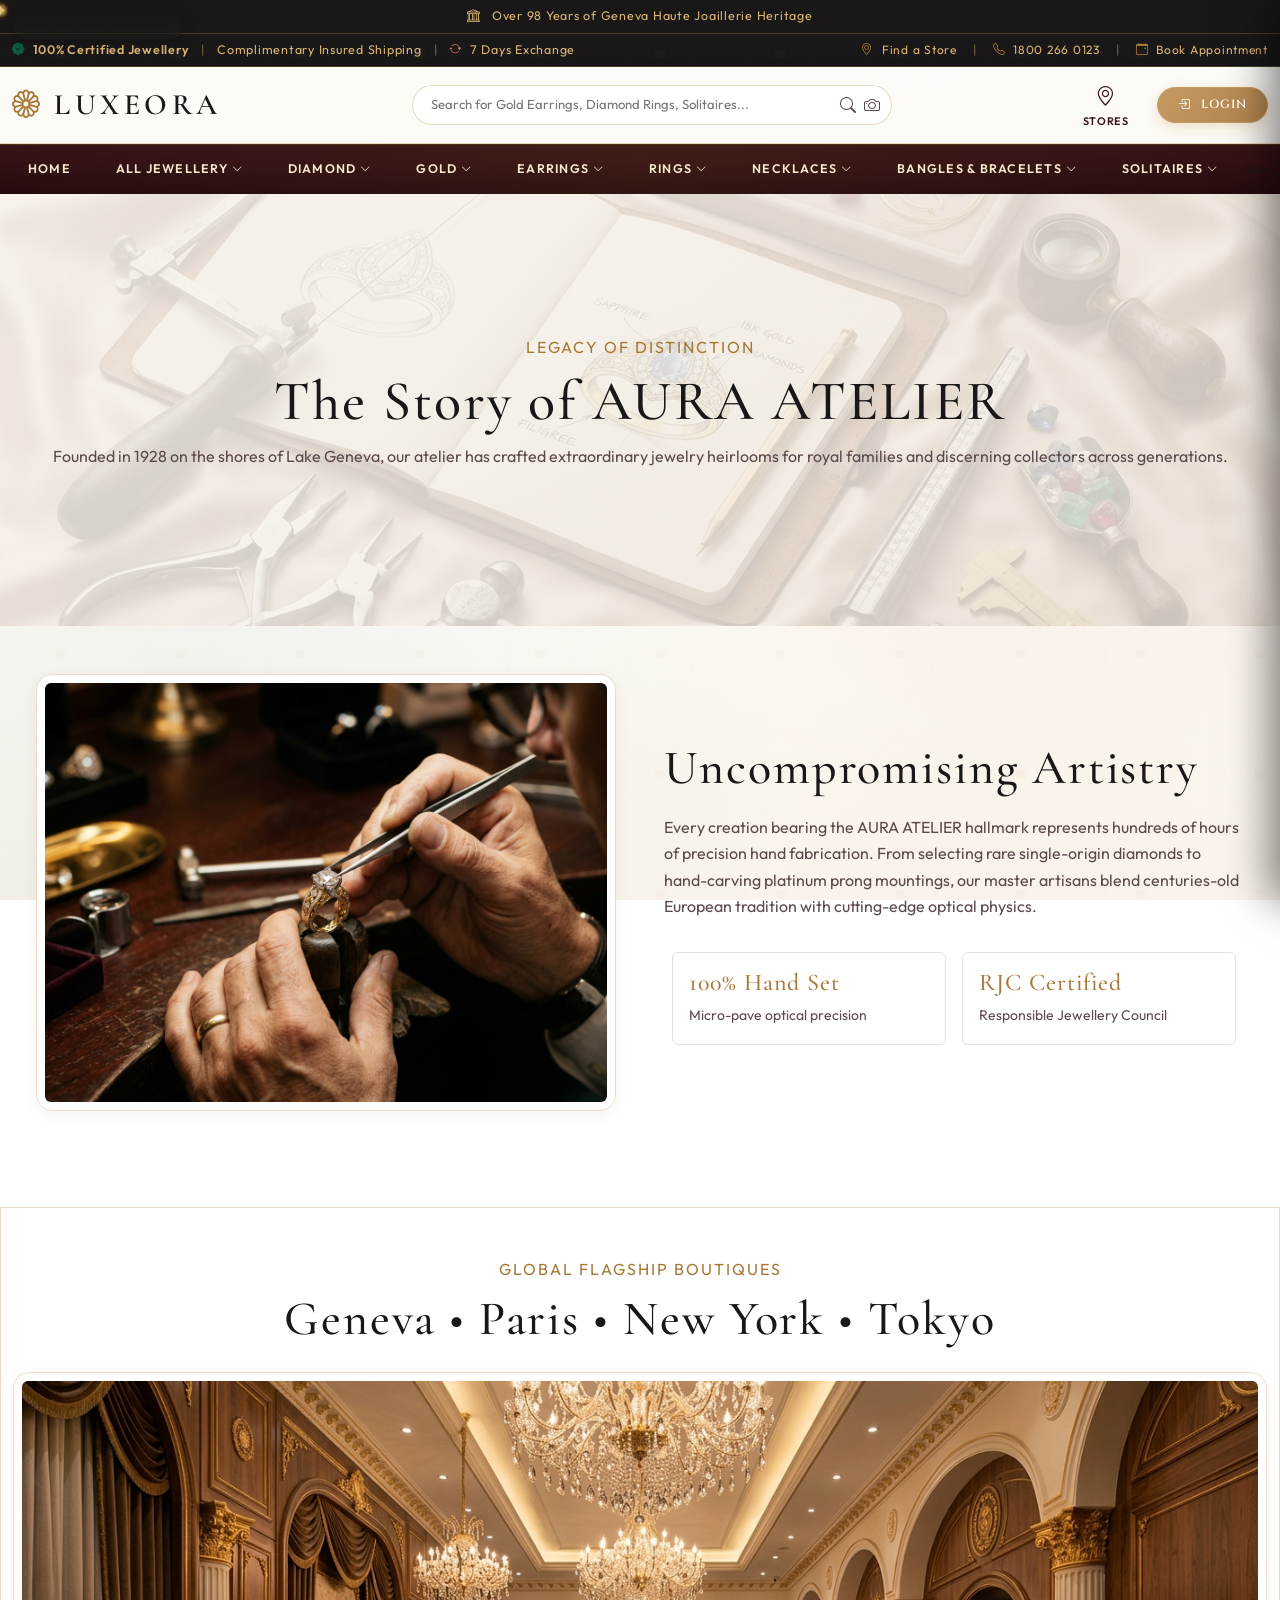
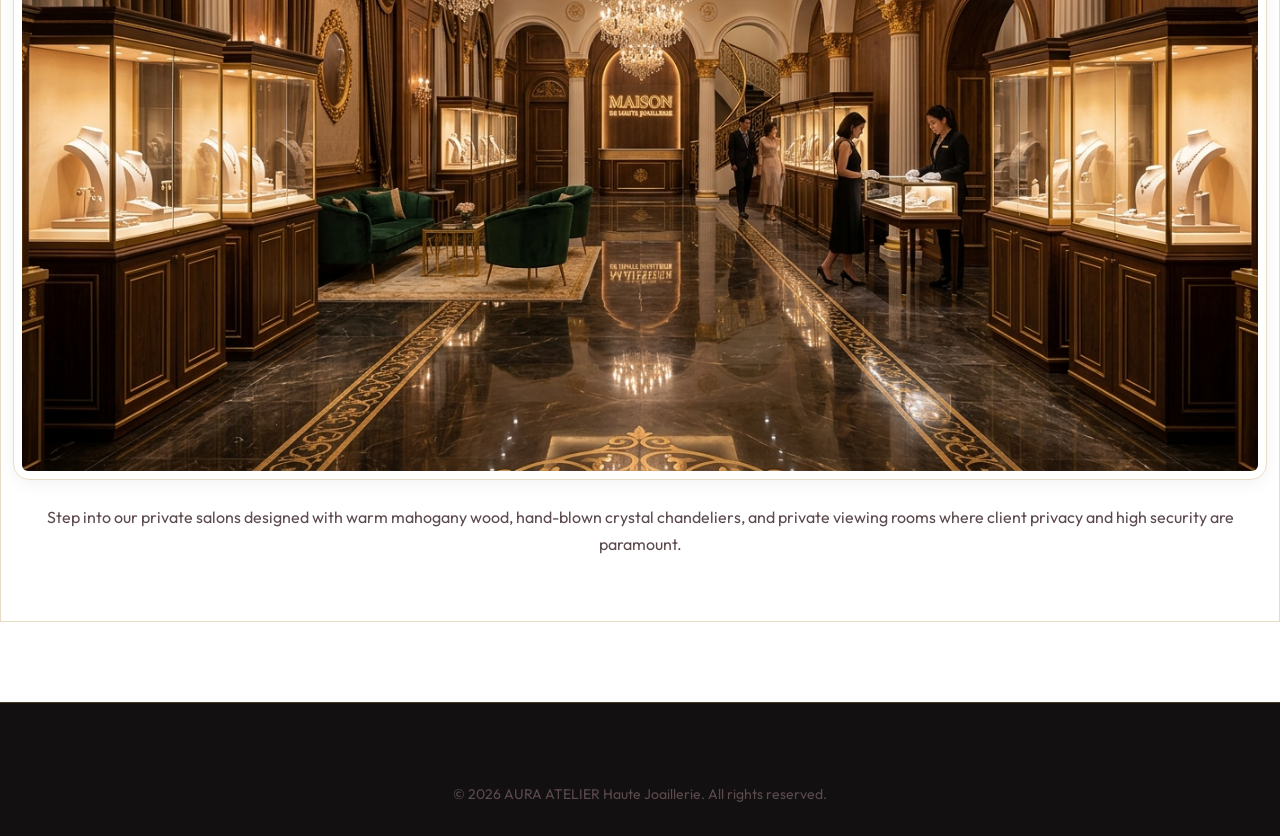
==== about.html @ c05214a6 "Initial commit - New jewellery website" ====
<!DOCTYPE html>
<html lang="en" data-theme="light">

<head>
  <meta charset="UTF-8">
  <meta name="viewport" content="width=device-width, initial-scale=1.0">
  <title>Our Story & Heritage | AURA ATELIER</title>
  <meta name="description"
    content="Discover the history, master craftsmanship, and ethical sustainability pledge of AURA ATELIER Haute Joaillerie since 1928.">

  <link href="https://cdn.jsdelivr.net/npm/bootstrap@5.3.2/dist/css/bootstrap.min.css" rel="stylesheet">
  <link rel="stylesheet" href="https://cdn.jsdelivr.net/npm/bootstrap-icons@1.11.1/font/bootstrap-icons.css">
  <link rel="stylesheet" href="css/style.css">
</head>

<body>

  <!-- LUXEORA Royal Diamond Animated Preloader with Flying Golden Neon Butterflies -->
  <div id="luxeoraPreloader" class="luxeora-preloader" aria-hidden="true">
    <div class="luxeora-loader-backdrop">
      <div class="luxeora-loader-glow"></div>
      <div class="luxeora-loader-guilloche"></div>
      <div class="luxeora-loader-rosette"></div>
      <div class="neon-sparkle-field">
        <span class="neon-sparkle spark-1"></span>
        <span class="neon-sparkle spark-2"></span>
        <span class="neon-sparkle spark-3"></span>
        <span class="neon-sparkle spark-4"></span>
        <span class="neon-sparkle spark-5"></span>
        <span class="neon-sparkle spark-6"></span>
        <span class="neon-sparkle spark-7"></span>
        <span class="neon-sparkle spark-8"></span>
      </div>
    </div>
    <div class="luxeora-butterflies-stage" aria-hidden="true">
      <div class="neon-butterfly-flight path-cyan">
        <div class="neon-butterfly butterfly-cyan">
          <div class="butterfly-wing wing-left">
            <svg viewBox="0 0 36 44" class="wing-svg">
              <path d="M34,22 C32,11 25,2 13,1 C3,0 0,8 1,16 C2,22 10,26 34,22 Z" class="wing-upper" />
              <path d="M34,22 C27,24 16,28 10,34 C4,40 10,44 18,43 C26,42 32,32 34,22 Z" class="wing-lower" />
              <path d="M33,21 C22,14 12,10 6,6" class="wing-vein" />
              <path d="M33,21 C24,18 16,18 8,14" class="wing-vein" />
              <path d="M33,22 C24,26 18,32 14,38" class="wing-vein" />
              <circle cx="8" cy="8" r="1.5" class="wing-jewel" />
              <circle cx="16" cy="4" r="1.2" class="wing-jewel" />
              <circle cx="13" cy="38" r="1.2" class="wing-jewel" />
            </svg>
          </div>
          <div class="butterfly-body-core">
            <div class="butterfly-torso"></div>
            <div class="butterfly-antenna ant-left"></div>
            <div class="butterfly-antenna ant-right"></div>
          </div>
          <div class="butterfly-wing wing-right">
            <svg viewBox="0 0 36 44" class="wing-svg">
              <path d="M2,22 C4,11 11,2 23,1 C33,0 36,8 35,16 C34,22 26,26 2,22 Z" class="wing-upper" />
              <path d="M2,22 C9,24 20,28 26,34 C32,40 26,44 18,43 C10,42 4,32 2,22 Z" class="wing-lower" />
              <path d="M3,21 C14,14 24,10 30,6" class="wing-vein" />
              <path d="M3,21 C12,18 20,18 28,14" class="wing-vein" />
              <path d="M3,22 C12,26 18,32 22,38" class="wing-vein" />
              <circle cx="28" cy="8" r="1.5" class="wing-jewel" />
              <circle cx="20" cy="4" r="1.2" class="wing-jewel" />
              <circle cx="23" cy="38" r="1.2" class="wing-jewel" />
            </svg>
          </div>
        </div>
      </div>
      <div class="neon-butterfly-flight path-magenta">
        <div class="neon-butterfly butterfly-magenta">
          <div class="butterfly-wing wing-left">
            <svg viewBox="0 0 36 44" class="wing-svg">
              <path d="M34,22 C32,11 25,2 13,1 C3,0 0,8 1,16 C2,22 10,26 34,22 Z" class="wing-upper" />
              <path d="M34,22 C27,24 16,28 10,34 C4,40 10,44 18,43 C26,42 32,32 34,22 Z" class="wing-lower" />
              <path d="M33,21 C22,14 12,10 6,6" class="wing-vein" />
              <path d="M33,21 C24,18 16,18 8,14" class="wing-vein" />
              <path d="M33,22 C24,26 18,32 14,38" class="wing-vein" />
              <circle cx="8" cy="8" r="1.5" class="wing-jewel" />
              <circle cx="16" cy="4" r="1.2" class="wing-jewel" />
              <circle cx="13" cy="38" r="1.2" class="wing-jewel" />
            </svg>
          </div>
          <div class="butterfly-body-core">
            <div class="butterfly-torso"></div>
            <div class="butterfly-antenna ant-left"></div>
            <div class="butterfly-antenna ant-right"></div>
          </div>
          <div class="butterfly-wing wing-right">
            <svg viewBox="0 0 36 44" class="wing-svg">
              <path d="M2,22 C4,11 11,2 23,1 C33,0 36,8 35,16 C34,22 26,26 2,22 Z" class="wing-upper" />
              <path d="M2,22 C9,24 20,28 26,34 C32,40 26,44 18,43 C10,42 4,32 2,22 Z" class="wing-lower" />
              <path d="M3,21 C14,14 24,10 30,6" class="wing-vein" />
              <path d="M3,21 C12,18 20,18 28,14" class="wing-vein" />
              <path d="M3,22 C12,26 18,32 22,38" class="wing-vein" />
              <circle cx="28" cy="8" r="1.5" class="wing-jewel" />
              <circle cx="20" cy="4" r="1.2" class="wing-jewel" />
              <circle cx="23" cy="38" r="1.2" class="wing-jewel" />
            </svg>
          </div>
        </div>
      </div>
      <div class="neon-butterfly-flight path-emerald">
        <div class="neon-butterfly butterfly-emerald">
          <div class="butterfly-wing wing-left">
            <svg viewBox="0 0 36 44" class="wing-svg">
              <path d="M34,22 C32,11 25,2 13,1 C3,0 0,8 1,16 C2,22 10,26 34,22 Z" class="wing-upper" />
              <path d="M34,22 C27,24 16,28 10,34 C4,40 10,44 18,43 C26,42 32,32 34,22 Z" class="wing-lower" />
              <path d="M33,21 C22,14 12,10 6,6" class="wing-vein" />
              <path d="M33,21 C24,18 16,18 8,14" class="wing-vein" />
              <path d="M33,22 C24,26 18,32 14,38" class="wing-vein" />
              <circle cx="8" cy="8" r="1.5" class="wing-jewel" />
              <circle cx="16" cy="4" r="1.2" class="wing-jewel" />
              <circle cx="13" cy="38" r="1.2" class="wing-jewel" />
            </svg>
          </div>
          <div class="butterfly-body-core">
            <div class="butterfly-torso"></div>
            <div class="butterfly-antenna ant-left"></div>
            <div class="butterfly-antenna ant-right"></div>
          </div>
          <div class="butterfly-wing wing-right">
            <svg viewBox="0 0 36 44" class="wing-svg">
              <path d="M2,22 C4,11 11,2 23,1 C33,0 36,8 35,16 C34,22 26,26 2,22 Z" class="wing-upper" />
              <path d="M2,22 C9,24 20,28 26,34 C32,40 26,44 18,43 C10,42 4,32 2,22 Z" class="wing-lower" />
              <path d="M3,21 C14,14 24,10 30,6" class="wing-vein" />
              <path d="M3,21 C12,18 20,18 28,14" class="wing-vein" />
              <path d="M3,22 C12,26 18,32 22,38" class="wing-vein" />
              <circle cx="28" cy="8" r="1.5" class="wing-jewel" />
              <circle cx="20" cy="4" r="1.2" class="wing-jewel" />
              <circle cx="23" cy="38" r="1.2" class="wing-jewel" />
            </svg>
          </div>
        </div>
      </div>
      <div class="neon-butterfly-flight path-violet">
        <div class="neon-butterfly butterfly-violet">
          <div class="butterfly-wing wing-left">
            <svg viewBox="0 0 36 44" class="wing-svg">
              <path d="M34,22 C32,11 25,2 13,1 C3,0 0,8 1,16 C2,22 10,26 34,22 Z" class="wing-upper" />
              <path d="M34,22 C27,24 16,28 10,34 C4,40 10,44 18,43 C26,42 32,32 34,22 Z" class="wing-lower" />
              <path d="M33,21 C22,14 12,10 6,6" class="wing-vein" />
              <path d="M33,22 C24,26 18,32 14,38" class="wing-vein" />
              <circle cx="8" cy="8" r="1.5" class="wing-jewel" />
            </svg>
          </div>
          <div class="butterfly-body-core">
            <div class="butterfly-torso"></div>
            <div class="butterfly-antenna ant-left"></div>
            <div class="butterfly-antenna ant-right"></div>
          </div>
          <div class="butterfly-wing wing-right">
            <svg viewBox="0 0 36 44" class="wing-svg">
              <path d="M2,22 C4,11 11,2 23,1 C33,0 36,8 35,16 C34,22 26,26 2,22 Z" class="wing-upper" />
              <path d="M2,22 C9,24 20,28 26,34 C32,40 26,44 18,43 C10,42 4,32 2,22 Z" class="wing-lower" />
              <path d="M3,21 C14,14 24,10 30,6" class="wing-vein" />
              <path d="M3,22 C12,26 18,32 22,38" class="wing-vein" />
              <circle cx="28" cy="8" r="1.5" class="wing-jewel" />
            </svg>
          </div>
        </div>
      </div>
    </div>
    <div class="luxeora-loader-content">
      <div class="luxeora-emblem-wrapper">
        <div class="luxeora-astrolabe-ring"></div>
        <div class="luxeora-orbital-ring outer-ring"></div>
        <div class="luxeora-orbital-ring inner-ring">
          <div class="orbital-sparkle-dot"></div>
        </div>
        <div class="luxeora-center-diamond">
          <svg viewBox="0 0 100 100" class="diamond-svg">
            <defs>
              <linearGradient id="loaderGoldGlint" x1="0%" y1="0%" x2="100%" y2="100%">
                <stop offset="0%" stop-color="#FFFFFF" />
                <stop offset="25%" stop-color="#FFEAA7" />
                <stop offset="65%" stop-color="#D4AF37" />
                <stop offset="100%" stop-color="#8F692E" />
              </linearGradient>
              <linearGradient id="loaderDiamondSpark" x1="0%" y1="0%" x2="0%" y2="100%">
                <stop offset="0%" stop-color="rgba(255, 255, 255, 0.95)" />
                <stop offset="50%" stop-color="rgba(255, 248, 225, 0.75)" />
                <stop offset="100%" stop-color="rgba(212, 175, 55, 0.35)" />
              </linearGradient>
              <filter id="loaderGoldGlow" x="-30%" y="-30%" width="160%" height="160%">
                <feGaussianBlur stdDeviation="3.5" result="blur" />
                <feComposite in="SourceGraphic" in2="blur" operator="over" />
              </filter>
            </defs>
            <polygon points="50,14 82,34 82,66 50,86 18,66 18,34" fill="rgba(255, 255, 255, 0.72)" stroke="url(#loaderGoldGlint)" stroke-width="1.8" filter="url(#loaderGoldGlow)" />
            <polygon points="50,22 75,38 75,62 50,78 25,62 25,38" fill="rgba(212, 175, 55, 0.14)" stroke="url(#loaderGoldGlint)" stroke-width="1.2" />
            <line x1="50" y1="14" x2="50" y2="86" stroke="url(#loaderGoldGlint)" stroke-width="1" opacity="0.8" />
            <line x1="18" y1="50" x2="82" y2="50" stroke="url(#loaderGoldGlint)" stroke-width="1" opacity="0.8" />
            <line x1="25" y1="38" x2="75" y2="62" stroke="url(#loaderGoldGlint)" stroke-width="0.8" opacity="0.55" />
            <line x1="25" y1="62" x2="75" y2="38" stroke="url(#loaderGoldGlint)" stroke-width="0.8" opacity="0.55" />
            <polygon points="50,32 63,41 63,59 50,68 37,59 37,41" fill="url(#loaderDiamondSpark)" stroke="#FFEAA7" stroke-width="1.4" />
            <circle cx="50" cy="50" r="3.5" fill="#FFFFFF" />
          </svg>
          <div class="diamond-flare-star"></div>
        </div>
      </div>
      <div class="luxeora-brand-container">
        <h2 class="luxeora-loader-title">LUXEORA</h2>
        <div class="luxeora-loader-subtitle"><span>❖</span> HAUTE JOAILLERIE &bull; GENEVA &bull; EST. 1928 <span>❖</span></div>
      </div>
      <div class="luxeora-loader-status">
        <span class="loader-status-dot"></span>
        <span class="loader-status-text">CRAFTING HEIRLOOM BRILLIANCE</span>
        <span class="loader-percent" id="luxeoraLoaderPercent">15%</span>
      </div>
      <div class="luxeora-progress-track">
        <div class="progress-ticks">
          <span class="tick t-25"></span>
          <span class="tick t-50"></span>
          <span class="tick t-75"></span>
        </div>
        <div class="luxeora-progress-fill">
          <div class="progress-diamond-head"></div>
        </div>
      </div>
    </div>
  </div>

  <!-- Announcement Bar -->
  <div class="top-announcement-bar text-center">
    <i class="bi bi-bank me-2"></i> Over 98 Years of Geneva Haute Joaillerie Heritage
  </div>

  <!-- Top Announcement Bar (Tanishq Layer 1) -->
  <div class="top-announcement-bar">
    <div class="container-fluid px-3 px-lg-4 d-flex justify-content-between align-items-center flex-wrap gap-2">
      <div class="d-flex align-items-center flex-wrap gap-2 text-nowrap">
        <span><i class="bi bi-patch-check-fill text-emerald me-1"></i> <strong class="fw-semibold">100% Certified Jewellery</strong></span>
        <span class="opacity-50 mx-1">|</span>
        <span>Complimentary Insured Shipping</span>
        <span class="opacity-50 mx-1">|</span>
        <span><i class="bi bi-arrow-repeat text-rosegold me-1"></i> 7 Days Exchange</span>
      </div>
      <div class="d-flex align-items-center gap-2 gap-md-3 text-nowrap ms-auto">
        <a href="contact.html" class="tanishq-top-link"><i class="bi bi-geo-alt me-1 text-gold"></i> Find a Store</a>
        <span class="opacity-50">|</span>
        <a href="contact.html" class="tanishq-top-link"><i class="bi bi-telephone me-1 text-gold"></i> 1800 266 0123</a>
        <span class="opacity-50">|</span>
        <a href="contact.html" class="tanishq-top-link"><i class="bi bi-calendar-event me-1 text-gold"></i> Book Appointment</a>
      </div>
    </div>
  </div>

  <!-- Main Header Bar -->
  <header class="tanishq-main-header">
    <div class="container-fluid px-3 px-lg-4">
      <div class="d-flex align-items-center justify-content-between flex-nowrap gap-3 gap-lg-4 py-2.5">

        <!-- Short Brand Logo -->
        <div class="flex-shrink-0">
          <a class="navbar-brand-logo" href="index.html">
            <i class="bi bi-flower1 text-gold fs-3"></i>
            <span>LUXEORA</span>
          </a>
        </div>

        <!-- Search Bar at Center -->
        <div class="flex-grow-1 d-flex align-items-center justify-content-center mx-3 mx-lg-5"
          style="max-width: 720px;">
          <div class="tanishq-search-container w-100">
            <input type="text" class="tanishq-search-input"
              placeholder="Search for Gold Earrings, Diamond Rings, Solitaires...">
            <div class="tanishq-search-actions">
              <button class="btn p-0 border-0 text-muted" title="Search"><i class="bi bi-search fs-6"></i></button>
              <button class="btn p-0 border-0 text-muted" title="Visual Search"><i
                  class="bi bi-camera fs-6"></i></button>
            </div>
          </div>
        </div>

        <!-- Right Utility Actions -->
        <div class="flex-shrink-0 text-end">
          <div class="d-inline-flex align-items-center gap-3 gap-lg-4">
            <a href="contact.html" class="tanishq-action-btn" title="Stores">
              <i class="bi bi-geo-alt"></i>
              <span>STORES</span>
            </a>
            <a href="wishlist.html" class="tanishq-action-btn header-tab-wishlist d-none" title="Wishlist">
              <i class="bi bi-heart"></i>
              <span>WISHLIST</span>
            </a>
            <a href="cart.html" class="tanishq-action-btn header-tab-cart d-none" title="Cart">
              <i class="bi bi-bag"></i>
              <span>CART</span>
              <span class="badge-cart">0</span>
            </a>

            <!-- ACCOUNT Dropdown (Placed RIGHT of CART) -->
            <div class="dropdown header-tab-account d-none">
              <a href="javascript:void(0);" class="tanishq-action-btn dropdown-toggle text-decoration-none"
                id="accountDropdown" onclick="toggleAccountDropdown(event); return false;" aria-expanded="false"
                title="Account">
                <i class="bi bi-person"></i>
                <span>ACCOUNT</span>
              </a>
              <ul class="dropdown-menu dropdown-menu-end shadow-lg border-gold rounded-3 mt-2 py-2"
                aria-labelledby="accountDropdown"
                style="min-width: 190px; background: #FFFDF9; border: 1px solid #C59B63;">
                <li>
                  <a class="dropdown-item py-2 px-3 d-flex align-items-center gap-2 font-serif text-dark"
                    href="profile.html">
                    <i class="bi bi-person-circle text-gold fs-6"></i>
                    <span style="font-size: 0.85rem; font-weight: 500;">My Profile</span>
                  </a>
                </li>
                <li>
                  <a class="dropdown-item py-2 px-3 d-flex align-items-center gap-2 font-serif text-dark"
                    href="orders.html">
                    <i class="bi bi-bag-check-fill text-gold fs-6"></i>
                    <span style="font-size: 0.85rem; font-weight: 500;">Orders Placed</span>
                  </a>
                </li>
                <li>
                  <hr class="dropdown-divider my-1" style="border-color: #EAD0B0;">
                </li>
                <li>
                  <a class="dropdown-item py-2 px-3 d-flex align-items-center gap-2 font-serif text-danger" href="#"
                    onclick="logoutUser(); return false;">
                    <i class="bi bi-box-arrow-right fs-6"></i>
                    <span style="font-size: 0.85rem; font-weight: 500;">Logout</span>
                  </a>
                </li>
              </ul>
            </div>

            <a href="#" class="header-login-btn header-tab-login" onclick="openAuthModal('login'); return false;"
              title="Login / Register">
              <i class="bi bi-box-arrow-in-right me-1"></i>
              <span>LOGIN</span>
            </a>
          </div>
        </div>

      </div>
    </div>
  </header>

  <!-- Full-Width Hover Mega Menu Category Bar -->
  <nav class="tanishq-category-bar position-relative">
    <div class="container-fluid px-3 px-lg-4 position-relative">
      <div class="d-flex align-items-center justify-content-center justify-content-lg-between gap-1">

        <!-- 1. HOME -->
        <div class="png-nav-item-full">
          <a href="index.html" class="png-cat-link-btn">HOME</a>
        </div>

        <!-- 2. ALL JEWELLERY -->
        <div class="png-nav-item-full">
          <a href="collections.html?cat=all&from=header" class="png-cat-link-btn">ALL JEWELLERY <i
              class="bi bi-chevron-down ms-1" style="font-size: 0.65rem;"></i></a>
          <div class="png-full-mega-container">
            <div class="d-flex">
              <div class="png-mega-left-sidebar text-start">
                <a href="javascript:void(0)" class="png-sidebar-tab active"><img src="images/hero_ring.jpg"
                    class="png-sidebar-tab-img"><span>Diamond Creations</span></a>
                <a href="javascript:void(0)" class="png-sidebar-tab"><img src="images/cat_necklaces.jpg"
                    class="png-sidebar-tab-img"><span>22KT & 24KT Gold</span></a>
                <a href="javascript:void(0)" class="png-sidebar-tab"><img src="images/luxeora_hero_emerald.jpg"
                    class="png-sidebar-tab-img"><span>Earrings Collection</span></a>
                <a href="javascript:void(0)" class="png-sidebar-tab"><img src="images/luxeora_hero_rings.jpg"
                    class="png-sidebar-tab-img"><span>Rings Collection</span></a>
                <a href="javascript:void(0)" class="png-sidebar-tab"><img src="images/luxeora_hero_necklace.jpg"
                    class="png-sidebar-tab-img"><span>Necklaces & Pendants</span></a>
                <a href="javascript:void(0)" class="png-sidebar-tab"><img src="images/cat_bangles.jpg"
                    class="png-sidebar-tab-img"><span>Bangles & Bracelets</span></a>
                <a href="javascript:void(0)" class="png-sidebar-tab"><img src="images/diamond_watch.jpg"
                    class="png-sidebar-tab-img"><span>GIA Solitaires</span></a>
              </div>
              <div class="png-mega-right-content text-start">

                <!-- Panel 1: Diamond Creations (18 items) -->
                <div class="png-mega-tab-panel">
                  <div class="png-mega-section-title d-flex justify-content-between align-items-center mb-2">
                    <span>GIA Solitaires, Diamond Earrings & Bracelets</span>
                    <a href="collections.html?cat=diamonds" class="text-gold fs-6 text-decoration-none fw-normal">View
                      All Diamonds <i class="bi bi-arrow-right"></i></a>
                  </div>
                  <div class="row g-2">
                    <div class="col-6"><a href="collections.html?cat=diamonds" class="png-mega-item-link"><img
                          src="images/luxeora_hero_rings.jpg" class="png-mega-item-img">
                        <div>
                          <div class="fw-semibold text-dark" style="font-size:0.8rem;">Sovereign Solitaire Oval Diamond
                            Ring</div><small class="text-gold">$18,900</small>
                        </div>
                      </a></div>
                    <div class="col-6"><a href="collections.html?cat=diamonds" class="png-mega-item-link"><img
                          src="images/hero_ring.jpg" class="png-mega-item-img">
                        <div>
                          <div class="fw-semibold text-dark" style="font-size:0.8rem;">GIA Certified 5.0ct Round
                            Solitaire</div><small class="text-gold">$42,000</small>
                        </div>
                      </a></div>
                    <div class="col-6"><a href="collections.html?cat=diamonds" class="png-mega-item-link"><img
                          src="images/luxeora_hero_emerald.jpg" class="png-mega-item-img">
                        <div>
                          <div class="fw-semibold text-dark" style="font-size:0.8rem;">Emerald Cut Solitaire Pendant
                          </div><small class="text-gold">$16,800</small>
                        </div>
                      </a></div>
                    <div class="col-6"><a href="collections.html?cat=diamonds" class="png-mega-item-link"><img
                          src="images/hero_luxeora_necklace.jpg" class="png-mega-item-img">
                        <div>
                          <div class="fw-semibold text-dark" style="font-size:0.8rem;">Solitaire Cushion Cut Diamond
                            Ring</div><small class="text-gold">$24,500</small>
                        </div>
                      </a></div>
                    <div class="col-6"><a href="collections.html?cat=diamonds" class="png-mega-item-link"><img
                          src="images/cat_rings.jpg" class="png-mega-item-img">
                        <div>
                          <div class="fw-semibold text-dark" style="font-size:0.8rem;">Eternity Marquise Diamond Band
                          </div><small class="text-gold">$8,900</small>
                        </div>
                      </a></div>
                    <div class="col-6"><a href="collections.html?cat=diamonds" class="png-mega-item-link"><img
                          src="images/diamond_watch.jpg" class="png-mega-item-img">
                        <div>
                          <div class="fw-semibold text-dark" style="font-size:0.8rem;">Radiant Cut Yellow Diamond
                            Solitaire</div><small class="text-gold">$36,000</small>
                        </div>
                      </a></div>
                    <div class="col-6"><a href="collections.html?cat=diamonds" class="png-mega-item-link"><img
                          src="images/cat_earrings.jpg" class="png-mega-item-img">
                        <div>
                          <div class="fw-semibold text-dark" style="font-size:0.8rem;">Celestial Diamond Stud Earrings
                          </div><small class="text-gold">$7,800</small>
                        </div>
                      </a></div>
                    <div class="col-6"><a href="collections.html?cat=diamonds" class="png-mega-item-link"><img
                          src="images/emerald_earrings.jpg" class="png-mega-item-img">
                        <div>
                          <div class="fw-semibold text-dark" style="font-size:0.8rem;">Chandelier Diamond & Ruby Drops
                          </div><small class="text-gold">$14,500</small>
                        </div>
                      </a></div>
                    <div class="col-6"><a href="collections.html?cat=diamonds" class="png-mega-item-link"><img
                          src="images/luxeora_hero_rings.jpg" class="png-mega-item-img">
                        <div>
                          <div class="fw-semibold text-dark" style="font-size:0.8rem;">Inside-Out Diamond Hoops &
                            Huggies</div><small class="text-gold">$4,900</small>
                        </div>
                      </a></div>
                    <div class="col-6"><a href="collections.html?cat=diamonds" class="png-mega-item-link"><img
                          src="images/diamond_watch.jpg" class="png-mega-item-img">
                        <div>
                          <div class="fw-semibold text-dark" style="font-size:0.8rem;">Marquise Diamond Cluster Dangles
                          </div><small class="text-gold">$11,500</small>
                        </div>
                      </a></div>
                    <div class="col-6"><a href="collections.html?cat=diamonds" class="png-mega-item-link"><img
                          src="images/hero_ring.jpg" class="png-mega-item-img">
                        <div>
                          <div class="fw-semibold text-dark" style="font-size:0.8rem;">Emerald Cut Diamond Studs</div>
                          <small class="text-gold">$14,200</small>
                        </div>
                      </a></div>
                    <div class="col-6"><a href="collections.html?cat=diamonds" class="png-mega-item-link"><img
                          src="images/cat_rings.jpg" class="png-mega-item-img">
                        <div>
                          <div class="fw-semibold text-dark" style="font-size:0.8rem;">Solitaire Pear Cut Diamond Drops
                          </div><small class="text-gold">$15,800</small>
                        </div>
                      </a></div>
                    <div class="col-6"><a href="collections.html?cat=diamonds" class="png-mega-item-link"><img
                          src="images/cat_bangles.jpg" class="png-mega-item-img">
                        <div>
                          <div class="fw-semibold text-dark" style="font-size:0.8rem;">Princess Cut Diamond Cuff Bangle
                          </div><small class="text-gold">$17,400</small>
                        </div>
                      </a></div>
                    <div class="col-6"><a href="collections.html?cat=diamonds" class="png-mega-item-link"><img
                          src="images/hero_luxeora_necklace.jpg" class="png-mega-item-img">
                        <div>
                          <div class="fw-semibold text-dark" style="font-size:0.8rem;">Cascade Diamond Tennis Riviera
                            Necklace</div><small class="text-gold">$38,900</small>
                        </div>
                      </a></div>
                    <div class="col-6"><a href="collections.html?cat=diamonds" class="png-mega-item-link"><img
                          src="images/luxeora_hero_rings.jpg" class="png-mega-item-img">
                        <div>
                          <div class="fw-semibold text-dark" style="font-size:0.8rem;">Classic Round Diamond Tennis
                            Bracelet</div><small class="text-gold">$14,900</small>
                        </div>
                      </a></div>
                    <div class="col-6"><a href="collections.html?cat=diamonds" class="png-mega-item-link"><img
                          src="images/luxeora_hero_emerald.jpg" class="png-mega-item-img">
                        <div>
                          <div class="fw-semibold text-dark" style="font-size:0.8rem;">Emerald Cut Diamond Line Bracelet
                          </div><small class="text-gold">$28,500</small>
                        </div>
                      </a></div>
                    <div class="col-6"><a href="collections.html?cat=diamonds" class="png-mega-item-link"><img
                          src="images/cat_rings.jpg" class="png-mega-item-img">
                        <div>
                          <div class="fw-semibold text-dark" style="font-size:0.8rem;">Rose Gold Micro-Pave Diamond Cuff
                          </div><small class="text-gold">$8,800</small>
                        </div>
                      </a></div>
                    <div class="col-6"><a href="collections.html?cat=diamonds" class="png-mega-item-link"><img
                          src="images/hero_ring.jpg" class="png-mega-item-img">
                        <div>
                          <div class="fw-semibold text-dark" style="font-size:0.8rem;">Pear Cut Diamond Open Hinged
                            Bangle</div><small class="text-gold">$19,500</small>
                        </div>
                      </a></div>
                  </div>
                </div>

                <!-- Panel 2: 22KT & 24KT Gold (13 items) -->
                <div class="png-mega-tab-panel d-none">
                  <div class="png-mega-section-title d-flex justify-content-between align-items-center mb-2">
                    <span>Temple Gold, Heritage Bangles & Pure 24KT Bullion</span>
                    <a href="collections.html?cat=gold" class="text-gold fs-6 text-decoration-none fw-normal">View All
                      Gold <i class="bi bi-arrow-right"></i></a>
                  </div>
                  <div class="row g-2">
                    <div class="col-6"><a href="collections.html?cat=gold" class="png-mega-item-link"><img
                          src="images/cat_necklaces.jpg" class="png-mega-item-img">
                        <div>
                          <div class="fw-semibold text-dark" style="font-size:0.8rem;">Royal Temple Antiqued Gold Choker
                          </div><small class="text-gold">$21,000</small>
                        </div>
                      </a></div>
                    <div class="col-6"><a href="collections.html?cat=gold" class="png-mega-item-link"><img
                          src="images/hero_burgundy_necklace.jpg" class="png-mega-item-img">
                        <div>
                          <div class="fw-semibold text-dark" style="font-size:0.8rem;">Temple Lakshmi Gold Pendant</div>
                          <small class="text-gold">$7,900</small>
                        </div>
                      </a></div>
                    <div class="col-6"><a href="collections.html?cat=gold" class="png-mega-item-link"><img
                          src="images/cat_earrings.jpg" class="png-mega-item-img">
                        <div>
                          <div class="fw-semibold text-dark" style="font-size:0.8rem;">22KT Floral Gold Jhumka Earrings
                          </div><small class="text-gold">$7,600</small>
                        </div>
                      </a></div>
                    <div class="col-6"><a href="collections.html?cat=gold" class="png-mega-item-link"><img
                          src="images/cat_rings.jpg" class="png-mega-item-img">
                        <div>
                          <div class="fw-semibold text-dark" style="font-size:0.8rem;">22KT Solid Gold Signet Ring</div>
                          <small class="text-gold">$4,800</small>
                        </div>
                      </a></div>
                    <div class="col-6"><a href="collections.html?cat=gold" class="png-mega-item-link"><img
                          src="images/bg_collections_hero.jpg" class="png-mega-item-img">
                        <div>
                          <div class="fw-semibold text-dark" style="font-size:0.8rem;">Solid 22KT Gold Kamarbandh</div>
                          <small class="text-gold">$34,000</small>
                        </div>
                      </a></div>
                    <div class="col-6"><a href="collections.html?cat=gold" class="png-mega-item-link"><img
                          src="images/artisan_atwork.jpg" class="png-mega-item-img">
                        <div>
                          <div class="fw-semibold text-dark" style="font-size:0.8rem;">22KT Gold Figaro Neck Chain</div>
                          <small class="text-gold">$5,800</small>
                        </div>
                      </a></div>
                    <div class="col-6"><a href="collections.html?cat=gold" class="png-mega-item-link"><img
                          src="images/cat_bangles.jpg" class="png-mega-item-img">
                        <div>
                          <div class="fw-semibold text-dark" style="font-size:0.8rem;">22KT Handcrafted Gold Heritage
                            Bangles</div><small class="text-gold">$9,500</small>
                        </div>
                      </a></div>
                    <div class="col-6"><a href="collections.html?cat=gold" class="png-mega-item-link"><img
                          src="images/bg_collections_hero.jpg" class="png-mega-item-img">
                        <div>
                          <div class="fw-semibold text-dark" style="font-size:0.8rem;">Heritage Kada Thick 22k Gold
                            Bangle</div><small class="text-gold">$11,200</small>
                        </div>
                      </a></div>
                    <div class="col-6"><a href="collections.html?cat=gold" class="png-mega-item-link"><img
                          src="images/hero_burgundy_necklace.jpg" class="png-mega-item-img">
                        <div>
                          <div class="fw-semibold text-dark" style="font-size:0.8rem;">Antique Kundan & Pearl Bangle Set
                          </div><small class="text-gold">$13,500</small>
                        </div>
                      </a></div>
                    <div class="col-6"><a href="collections.html?cat=gold" class="png-mega-item-link"><img
                          src="images/cat_bangles.jpg" class="png-mega-item-img">
                        <div>
                          <div class="fw-semibold text-dark" style="font-size:0.8rem;">Solid 22KT Gold Rope Chain</div>
                          <small class="text-gold">$6,400</small>
                        </div>
                      </a></div>
                    <div class="col-6"><a href="collections.html?cat=gold" class="png-mega-item-link"><img
                          src="images/boutique_interior.jpg" class="png-mega-item-img">
                        <div>
                          <div class="fw-semibold text-dark" style="font-size:0.8rem;">24KT Minted Gold Coin (10g)</div>
                          <small class="text-gold">$3,200</small>
                        </div>
                      </a></div>
                    <div class="col-6"><a href="collections.html?cat=gold" class="png-mega-item-link"><img
                          src="images/artisan_atwork.jpg" class="png-mega-item-img">
                        <div>
                          <div class="fw-semibold text-dark" style="font-size:0.8rem;">24KT Minted Gold Bar (50g)</div>
                          <small class="text-gold">$15,800</small>
                        </div>
                      </a></div>
                    <div class="col-6"><a href="collections.html?cat=gold" class="png-mega-item-link"><img
                          src="images/cat_necklaces.jpg" class="png-mega-item-img">
                        <div>
                          <div class="fw-semibold text-dark" style="font-size:0.8rem;">Solid 22KT Gold Heavy Rope Chain
                          </div><small class="text-gold">$6,400</small>
                        </div>
                      </a></div>
                  </div>
                </div>

                <!-- Panel 3: Earrings Collection (18 items) -->
                <div class="png-mega-tab-panel d-none">
                  <div class="png-mega-section-title d-flex justify-content-between align-items-center mb-2">
                    <span>Emerald Drops, Diamond Studs & Temple Jhumkas</span>
                    <a href="collections.html?cat=earrings" class="text-gold fs-6 text-decoration-none fw-normal">View
                      All Earrings <i class="bi bi-arrow-right"></i></a>
                  </div>
                  <div class="row g-2">
                    <div class="col-6"><a href="collections.html?cat=earrings" class="png-mega-item-link"><img
                          src="images/luxeora_hero_emerald.jpg" class="png-mega-item-img">
                        <div>
                          <div class="fw-semibold text-dark" style="font-size:0.8rem;">Imperial Emerald Drop Earrings
                          </div><small class="text-gold">$12,400</small>
                        </div>
                      </a></div>
                    <div class="col-6"><a href="collections.html?cat=earrings" class="png-mega-item-link"><img
                          src="images/emerald_earrings.jpg" class="png-mega-item-img">
                        <div>
                          <div class="fw-semibold text-dark" style="font-size:0.8rem;">Colombian Emerald & Diamond Pear
                            Dangles</div><small class="text-gold">$14,800</small>
                        </div>
                      </a></div>
                    <div class="col-6"><a href="collections.html?cat=earrings" class="png-mega-item-link"><img
                          src="images/sapphire_bracelet.jpg" class="png-mega-item-img">
                        <div>
                          <div class="fw-semibold text-dark" style="font-size:0.8rem;">Oval Sapphire & Diamond Halo
                            Studs</div><small class="text-gold">$9,600</small>
                        </div>
                      </a></div>
                    <div class="col-6"><a href="collections.html?cat=earrings" class="png-mega-item-link"><img
                          src="images/ruby_pendant.jpg" class="png-mega-item-img">
                        <div>
                          <div class="fw-semibold text-dark" style="font-size:0.8rem;">Burmese Ruby Teardrop Earrings
                          </div><small class="text-gold">$13,500</small>
                        </div>
                      </a></div>
                    <div class="col-6"><a href="collections.html?cat=earrings" class="png-mega-item-link"><img
                          src="images/cat_earrings.jpg" class="png-mega-item-img">
                        <div>
                          <div class="fw-semibold text-dark" style="font-size:0.8rem;">Solitaire Pear Cut Emerald Drops
                          </div><small class="text-gold">$16,200</small>
                        </div>
                      </a></div>
                    <div class="col-6"><a href="collections.html?cat=earrings" class="png-mega-item-link"><img
                          src="images/luxeora_hero_necklace.jpg" class="png-mega-item-img">
                        <div>
                          <div class="fw-semibold text-dark" style="font-size:0.8rem;">L'Étoile Emerald Chandelier Drops
                          </div><small class="text-gold">$18,900</small>
                        </div>
                      </a></div>
                    <div class="col-6"><a href="collections.html?cat=earrings" class="png-mega-item-link"><img
                          src="images/cat_earrings.jpg" class="png-mega-item-img">
                        <div>
                          <div class="fw-semibold text-dark" style="font-size:0.8rem;">Celestial Diamond Stud Earrings
                          </div><small class="text-gold">$7,800</small>
                        </div>
                      </a></div>
                    <div class="col-6"><a href="collections.html?cat=earrings" class="png-mega-item-link"><img
                          src="images/hero_ring.jpg" class="png-mega-item-img">
                        <div>
                          <div class="fw-semibold text-dark" style="font-size:0.8rem;">Emerald Cut Diamond Studs</div>
                          <small class="text-gold">$14,200</small>
                        </div>
                      </a></div>
                    <div class="col-6"><a href="collections.html?cat=earrings" class="png-mega-item-link"><img
                          src="images/luxeora_hero_rings.jpg" class="png-mega-item-img">
                        <div>
                          <div class="fw-semibold text-dark" style="font-size:0.8rem;">Inside-Out Diamond Hoops &
                            Huggies</div><small class="text-gold">$4,900</small>
                        </div>
                      </a></div>
                    <div class="col-6"><a href="collections.html?cat=earrings" class="png-mega-item-link"><img
                          src="images/cat_rings.jpg" class="png-mega-item-img">
                        <div>
                          <div class="fw-semibold text-dark" style="font-size:0.8rem;">Solitaire Pear Cut Diamond Drops
                          </div><small class="text-gold">$15,800</small>
                        </div>
                      </a></div>
                    <div class="col-6"><a href="collections.html?cat=earrings" class="png-mega-item-link"><img
                          src="images/diamond_watch.jpg" class="png-mega-item-img">
                        <div>
                          <div class="fw-semibold text-dark" style="font-size:0.8rem;">Marquise Diamond Cluster Dangles
                          </div><small class="text-gold">$11,500</small>
                        </div>
                      </a></div>
                    <div class="col-6"><a href="collections.html?cat=earrings" class="png-mega-item-link"><img
                          src="images/hero_luxeora_necklace.jpg" class="png-mega-item-img">
                        <div>
                          <div class="fw-semibold text-dark" style="font-size:0.8rem;">Princess Cut Solitaire Diamond
                            Studs</div><small class="text-gold">$9,200</small>
                        </div>
                      </a></div>
                    <div class="col-6"><a href="collections.html?cat=earrings" class="png-mega-item-link"><img
                          src="images/cat_necklaces.jpg" class="png-mega-item-img">
                        <div>
                          <div class="fw-semibold text-dark" style="font-size:0.8rem;">Royal Temple Jhumka Gold Earrings
                          </div><small class="text-gold">$8,200</small>
                        </div>
                      </a></div>
                    <div class="col-6"><a href="collections.html?cat=earrings" class="png-mega-item-link"><img
                          src="images/hero_burgundy_necklace.jpg" class="png-mega-item-img">
                        <div>
                          <div class="fw-semibold text-dark" style="font-size:0.8rem;">Antiqued Gold Kundan Chandbalis
                          </div><small class="text-gold">$10,400</small>
                        </div>
                      </a></div>
                    <div class="col-6"><a href="collections.html?cat=earrings" class="png-mega-item-link"><img
                          src="images/cat_bangles.jpg" class="png-mega-item-img">
                        <div>
                          <div class="fw-semibold text-dark" style="font-size:0.8rem;">22KT Filigree Floral Gold Jhumka
                          </div><small class="text-gold">$7,600</small>
                        </div>
                      </a></div>
                    <div class="col-6"><a href="collections.html?cat=earrings" class="png-mega-item-link"><img
                          src="images/bg_collections_hero.jpg" class="png-mega-item-img">
                        <div>
                          <div class="fw-semibold text-dark" style="font-size:0.8rem;">Heritage Meenakari Peacock Jhumka
                          </div><small class="text-gold">$9,800</small>
                        </div>
                      </a></div>
                    <div class="col-6"><a href="collections.html?cat=earrings" class="png-mega-item-link"><img
                          src="images/boutique_interior.jpg" class="png-mega-item-img">
                        <div>
                          <div class="fw-semibold text-dark" style="font-size:0.8rem;">Traditional South Sea Pearl Gold
                            Drop</div><small class="text-gold">$6,500</small>
                        </div>
                      </a></div>
                    <div class="col-6"><a href="collections.html?cat=earrings" class="png-mega-item-link"><img
                          src="images/artisan_atwork.jpg" class="png-mega-item-img">
                        <div>
                          <div class="fw-semibold text-dark" style="font-size:0.8rem;">22KT Antique Temple Gold Ear Tops
                          </div><small class="text-gold">$5,900</small>
                        </div>
                      </a></div>
                  </div>
                </div>

                <!-- Panel 4: Rings Collection (11 items) -->
                <div class="png-mega-tab-panel d-none">
                  <div class="png-mega-section-title d-flex justify-content-between align-items-center mb-2">
                    <span>Solitaire Rings, Eternity Bands & Cocktail Rings</span>
                    <a href="collections.html?cat=rings" class="text-gold fs-6 text-decoration-none fw-normal">View All
                      Rings <i class="bi bi-arrow-right"></i></a>
                  </div>
                  <div class="row g-2">
                    <div class="col-6"><a href="collections.html?cat=rings" class="png-mega-item-link"><img
                          src="images/luxeora_hero_rings.jpg" class="png-mega-item-img">
                        <div>
                          <div class="fw-semibold text-dark" style="font-size:0.8rem;">Sovereign Solitaire Oval Diamond
                            Ring</div><small class="text-gold">$18,900</small>
                        </div>
                      </a></div>
                    <div class="col-6"><a href="collections.html?cat=rings" class="png-mega-item-link"><img
                          src="images/cat_rings.jpg" class="png-mega-item-img">
                        <div>
                          <div class="fw-semibold text-dark" style="font-size:0.8rem;">Cushion Brilliant Solitaire Pave
                            Ring</div><small class="text-gold">$26,400</small>
                        </div>
                      </a></div>
                    <div class="col-6"><a href="collections.html?cat=rings" class="png-mega-item-link"><img
                          src="images/hero_ring.jpg" class="png-mega-item-img">
                        <div>
                          <div class="fw-semibold text-dark" style="font-size:0.8rem;">Pear Cut Solitaire Engagement
                            Ring</div><small class="text-gold">$21,500</small>
                        </div>
                      </a></div>
                    <div class="col-6"><a href="collections.html?cat=rings" class="png-mega-item-link"><img
                          src="images/diamond_watch.jpg" class="png-mega-item-img">
                        <div>
                          <div class="fw-semibold text-dark" style="font-size:0.8rem;">Radiant Cut Yellow Diamond
                            Solitaire</div><small class="text-gold">$36,000</small>
                        </div>
                      </a></div>
                    <div class="col-6"><a href="collections.html?cat=rings" class="png-mega-item-link"><img
                          src="images/cat_rings.jpg" class="png-mega-item-img">
                        <div>
                          <div class="fw-semibold text-dark" style="font-size:0.8rem;">Eternity Marquise Diamond Pave
                            Band</div><small class="text-gold">$8,900</small>
                        </div>
                      </a></div>
                    <div class="col-6"><a href="collections.html?cat=rings" class="png-mega-item-link"><img
                          src="images/luxeora_hero_rings.jpg" class="png-mega-item-img">
                        <div>
                          <div class="fw-semibold text-dark" style="font-size:0.8rem;">Triple Row Diamond Eternity Band
                          </div><small class="text-gold">$12,800</small>
                        </div>
                      </a></div>
                    <div class="col-6"><a href="collections.html?cat=rings" class="png-mega-item-link"><img
                          src="images/hero_ring.jpg" class="png-mega-item-img">
                        <div>
                          <div class="fw-semibold text-dark" style="font-size:0.8rem;">Rose Gold Marquise Stacking Ring
                          </div><small class="text-gold">$5,400</small>
                        </div>
                      </a></div>
                    <div class="col-6"><a href="collections.html?cat=rings" class="png-mega-item-link"><img
                          src="images/luxeora_hero_emerald.jpg" class="png-mega-item-img">
                        <div>
                          <div class="fw-semibold text-dark" style="font-size:0.8rem;">Royal Emerald & Diamond Cocktail
                            Ring</div><small class="text-gold">$19,800</small>
                        </div>
                      </a></div>
                    <div class="col-6"><a href="collections.html?cat=rings" class="png-mega-item-link"><img
                          src="images/ruby_pendant.jpg" class="png-mega-item-link">
                        <div>
                          <div class="fw-semibold text-dark" style="font-size:0.8rem;">Imperial Ruby Solitaire Halo Ring
                          </div><small class="text-gold">$14,500</small>
                        </div>
                      </a></div>
                    <div class="col-6"><a href="collections.html?cat=rings" class="png-mega-item-link"><img
                          src="images/sapphire_bracelet.jpg" class="png-mega-item-link">
                        <div>
                          <div class="fw-semibold text-dark" style="font-size:0.8rem;">Sapphire Velvet Royal Crown Ring
                          </div><small class="text-gold">$21,200</small>
                        </div>
                      </a></div>
                    <div class="col-6"><a href="collections.html?cat=rings" class="png-mega-item-link"><img
                          src="images/hero_burgundy_necklace.jpg" class="png-mega-item-link">
                        <div>
                          <div class="fw-semibold text-dark" style="font-size:0.8rem;">Vintage Heritage Kundan Gold Ring
                          </div><small class="text-gold">$6,800</small>
                        </div>
                      </a></div>
                  </div>
                </div>

                <!-- Panel 5: Necklaces & Pendants (10 items) -->
                <div class="png-mega-tab-panel d-none">
                  <div class="png-mega-section-title d-flex justify-content-between align-items-center mb-2">
                    <span>Haute Emeralds, Diamond Riviera & Temple Chokers</span>
                    <a href="collections.html?cat=necklaces" class="text-gold fs-6 text-decoration-none fw-normal">View
                      All Necklaces <i class="bi bi-arrow-right"></i></a>
                  </div>
                  <div class="row g-2">
                    <div class="col-6"><a href="collections.html?cat=necklaces" class="png-mega-item-link"><img
                          src="images/luxeora_hero_necklace.jpg" class="png-mega-item-img">
                        <div>
                          <div class="fw-semibold text-dark" style="font-size:0.8rem;">L'Étoile Emerald & Diamond
                            Masterpiece</div><small class="text-gold">$34,500</small>
                        </div>
                      </a></div>
                    <div class="col-6"><a href="collections.html?cat=necklaces" class="png-mega-item-link"><img
                          src="images/sapphire_bracelet.jpg" class="png-mega-item-img">
                        <div>
                          <div class="fw-semibold text-dark" style="font-size:0.8rem;">Imperial Sapphire Halo Pendant
                          </div><small class="text-gold">$11,400</small>
                        </div>
                      </a></div>
                    <div class="col-6"><a href="collections.html?cat=necklaces" class="png-mega-item-link"><img
                          src="images/luxeora_hero_emerald.jpg" class="png-mega-item-img">
                        <div>
                          <div class="fw-semibold text-dark" style="font-size:0.8rem;">Solitaire Emerald Cut Diamond
                            Pendant</div><small class="text-gold">$16,800</small>
                        </div>
                      </a></div>
                    <div class="col-6"><a href="collections.html?cat=necklaces" class="png-mega-item-link"><img
                          src="images/hero_luxeora_necklace.jpg" class="png-mega-item-img">
                        <div>
                          <div class="fw-semibold text-dark" style="font-size:0.8rem;">Cascade Diamond Tennis Riviera
                            Necklace</div><small class="text-gold">$38,900</small>
                        </div>
                      </a></div>
                    <div class="col-6"><a href="collections.html?cat=necklaces" class="png-mega-item-link"><img
                          src="images/hero_necklace.jpg" class="png-mega-item-img">
                        <div>
                          <div class="fw-semibold text-dark" style="font-size:0.8rem;">Floral Diamond Cluster Statement
                            Necklace</div><small class="text-gold">$22,400</small>
                        </div>
                      </a></div>
                    <div class="col-6"><a href="collections.html?cat=necklaces" class="png-mega-item-link"><img
                          src="images/ruby_pendant.jpg" class="png-mega-item-img">
                        <div>
                          <div class="fw-semibold text-dark" style="font-size:0.8rem;">Crown Royal Ruby & Diamond
                            Pendant</div><small class="text-gold">$15,600</small>
                        </div>
                      </a></div>
                    <div class="col-6"><a href="collections.html?cat=necklaces" class="png-mega-item-link"><img
                          src="images/cat_necklaces.jpg" class="png-mega-item-img">
                        <div>
                          <div class="fw-semibold text-dark" style="font-size:0.8rem;">Royal Temple Antiqued Gold Choker
                          </div><small class="text-gold">$21,000</small>
                        </div>
                      </a></div>
                    <div class="col-6"><a href="collections.html?cat=necklaces" class="png-mega-item-link"><img
                          src="images/hero_burgundy_necklace.jpg" class="png-mega-item-img">
                        <div>
                          <div class="fw-semibold text-dark" style="font-size:0.8rem;">Bridal Heritage Kundan Set</div>
                          <small class="text-gold">$28,900</small>
                        </div>
                      </a></div>
                    <div class="col-6"><a href="collections.html?cat=necklaces" class="png-mega-item-link"><img
                          src="images/bg_collections_hero.jpg" class="png-mega-item-img">
                        <div>
                          <div class="fw-semibold text-dark" style="font-size:0.8rem;">Polki Uncut Diamond Heritage
                            Choker</div><small class="text-gold">$24,500</small>
                        </div>
                      </a></div>
                    <div class="col-6"><a href="collections.html?cat=necklaces" class="png-mega-item-link"><img
                          src="images/cat_bangles.jpg" class="png-mega-item-img">
                        <div>
                          <div class="fw-semibold text-dark" style="font-size:0.8rem;">Solid 22KT Gold Rope Chain</div>
                          <small class="text-gold">$6,400</small>
                        </div>
                      </a></div>
                  </div>
                </div>

                <!-- Panel 6: Bangles & Bracelets (10 items) -->
                <div class="png-mega-tab-panel d-none">
                  <div class="png-mega-section-title d-flex justify-content-between align-items-center mb-2">
                    <span>Heritage Bangles, Tennis Bracelets & Cuffs</span>
                    <a href="collections.html?cat=bracelets" class="text-gold fs-6 text-decoration-none fw-normal">View
                      All Bracelets <i class="bi bi-arrow-right"></i></a>
                  </div>
                  <div class="row g-2">
                    <div class="col-6"><a href="collections.html?cat=bracelets" class="png-mega-item-link"><img
                          src="images/cat_bangles.jpg" class="png-mega-item-img">
                        <div>
                          <div class="fw-semibold text-dark" style="font-size:0.8rem;">22KT Handcrafted Gold Heritage
                            Bangles</div><small class="text-gold">$9,500</small>
                        </div>
                      </a></div>
                    <div class="col-6"><a href="collections.html?cat=bracelets" class="png-mega-item-link"><img
                          src="images/bg_collections_hero.jpg" class="png-mega-item-img">
                        <div>
                          <div class="fw-semibold text-dark" style="font-size:0.8rem;">Heritage Kada Thick 22k Gold
                            Bangle</div><small class="text-gold">$11,200</small>
                        </div>
                      </a></div>
                    <div class="col-6"><a href="collections.html?cat=bracelets" class="png-mega-item-link"><img
                          src="images/hero_burgundy_necklace.jpg" class="png-mega-item-img">
                        <div>
                          <div class="fw-semibold text-dark" style="font-size:0.8rem;">Antique Kundan & Pearl Bangle Set
                          </div><small class="text-gold">$13,500</small>
                        </div>
                      </a></div>
                    <div class="col-6"><a href="collections.html?cat=bracelets" class="png-mega-item-link"><img
                          src="images/sapphire_bracelet.jpg" class="png-mega-item-img">
                        <div>
                          <div class="fw-semibold text-dark" style="font-size:0.8rem;">Midnight Sapphire Tennis Bracelet
                          </div><small class="text-gold">$11,800</small>
                        </div>
                      </a></div>
                    <div class="col-6"><a href="collections.html?cat=bracelets" class="png-mega-item-link"><img
                          src="images/luxeora_hero_rings.jpg" class="png-mega-item-img">
                        <div>
                          <div class="fw-semibold text-dark" style="font-size:0.8rem;">Classic Round Diamond Tennis
                            Bracelet</div><small class="text-gold">$14,900</small>
                        </div>
                      </a></div>
                    <div class="col-6"><a href="collections.html?cat=bracelets" class="png-mega-item-link"><img
                          src="images/ruby_pendant.jpg" class="png-mega-item-img">
                        <div>
                          <div class="fw-semibold text-dark" style="font-size:0.8rem;">Burmese Ruby & Diamond Tennis
                            Bracelet</div><small class="text-gold">$16,200</small>
                        </div>
                      </a></div>
                    <div class="col-6"><a href="collections.html?cat=bracelets" class="png-mega-item-link"><img
                          src="images/luxeora_hero_emerald.jpg" class="png-mega-item-img">
                        <div>
                          <div class="fw-semibold text-dark" style="font-size:0.8rem;">Emerald Cut Diamond Line Bracelet
                          </div><small class="text-gold">$28,500</small>
                        </div>
                      </a></div>
                    <div class="col-6"><a href="collections.html?cat=bracelets" class="png-mega-item-link"><img
                          src="images/cat_bangles.jpg" class="png-mega-item-img">
                        <div>
                          <div class="fw-semibold text-dark" style="font-size:0.8rem;">Princess Cut Diamond Cuff Bangle
                          </div><small class="text-gold">$17,400</small>
                        </div>
                      </a></div>
                    <div class="col-6"><a href="collections.html?cat=bracelets" class="png-mega-item-link"><img
                          src="images/cat_rings.jpg" class="png-mega-item-img">
                        <div>
                          <div class="fw-semibold text-dark" style="font-size:0.8rem;">Rose Gold Micro-Pave Diamond Cuff
                          </div><small class="text-gold">$8,800</small>
                        </div>
                      </a></div>
                    <div class="col-6"><a href="collections.html?cat=bracelets" class="png-mega-item-link"><img
                          src="images/hero_ring.jpg" class="png-mega-item-img">
                        <div>
                          <div class="fw-semibold text-dark" style="font-size:0.8rem;">Pear Cut Diamond Open Hinged
                            Bangle</div><small class="text-gold">$19,500</small>
                        </div>
                      </a></div>
                  </div>
                </div>

                <!-- Panel 7: GIA Solitaires (9 items) -->
                <div class="png-mega-tab-panel d-none">
                  <div class="png-mega-section-title d-flex justify-content-between align-items-center mb-2">
                    <span>Cushion Cut, Round Brilliant & Emerald Cut Solitaires</span>
                    <a href="collections.html?cat=solitaires" class="text-gold fs-6 text-decoration-none fw-normal">View
                      All Solitaires <i class="bi bi-arrow-right"></i></a>
                  </div>
                  <div class="row g-2">
                    <div class="col-6"><a href="collections.html?cat=solitaires" class="png-mega-item-link"><img
                          src="images/hero_luxeora_necklace.jpg" class="png-mega-item-img">
                        <div>
                          <div class="fw-semibold text-dark" style="font-size:0.8rem;">Solitaire Cushion Cut Diamond
                            Ring</div><small class="text-gold">$24,500</small>
                        </div>
                      </a></div>
                    <div class="col-6"><a href="collections.html?cat=solitaires" class="png-mega-item-link"><img
                          src="images/diamond_watch.jpg" class="png-mega-item-img">
                        <div>
                          <div class="fw-semibold text-dark" style="font-size:0.8rem;">Radiant Cut Yellow Diamond
                            Solitaire</div><small class="text-gold">$36,000</small>
                        </div>
                      </a></div>
                    <div class="col-6"><a href="collections.html?cat=solitaires" class="png-mega-item-link"><img
                          src="images/cat_rings.jpg" class="png-mega-item-img">
                        <div>
                          <div class="fw-semibold text-dark" style="font-size:0.8rem;">Asscher Cut Vintage Solitaire
                            Ring</div><small class="text-gold">$31,000</small>
                        </div>
                      </a></div>
                    <div class="col-6"><a href="collections.html?cat=solitaires" class="png-mega-item-link"><img
                          src="images/hero_ring.jpg" class="png-mega-item-img">
                        <div>
                          <div class="fw-semibold text-dark" style="font-size:0.8rem;">GIA Certified 5.0ct Round
                            Solitaire</div><small class="text-gold">$42,000</small>
                        </div>
                      </a></div>
                    <div class="col-6"><a href="collections.html?cat=solitaires" class="png-mega-item-link"><img
                          src="images/luxeora_hero_rings.jpg" class="png-sidebar-tab-img">
                        <div>
                          <div class="fw-semibold text-dark" style="font-size:0.8rem;">Oval Brilliant Cut Solitaire Ring
                          </div><small class="text-gold">$21,500</small>
                        </div>
                      </a></div>
                    <div class="col-6"><a href="collections.html?cat=solitaires" class="png-mega-item-link"><img
                          src="images/ruby_pendant.jpg" class="png-mega-item-img">
                        <div>
                          <div class="fw-semibold text-dark" style="font-size:0.8rem;">Heart Cut Solitaire Diamond Ring
                          </div><small class="text-gold">$29,800</small>
                        </div>
                      </a></div>
                    <div class="col-6"><a href="collections.html?cat=solitaires" class="png-mega-item-link"><img
                          src="images/luxeora_hero_emerald.jpg" class="png-mega-item-img">
                        <div>
                          <div class="fw-semibold text-dark" style="font-size:0.8rem;">Emerald Cut Solitaire Pendant
                          </div><small class="text-gold">$16,800</small>
                        </div>
                      </a></div>
                    <div class="col-6"><a href="collections.html?cat=solitaires" class="png-mega-item-link"><img
                          src="images/cat_rings.jpg" class="png-mega-item-img">
                        <div>
                          <div class="fw-semibold text-dark" style="font-size:0.8rem;">Pear Cut Solitaire Diamond Ring
                          </div><small class="text-gold">$27,800</small>
                        </div>
                      </a></div>
                    <div class="col-6"><a href="collections.html?cat=solitaires" class="png-mega-item-link"><img
                          src="images/diamond_watch.jpg" class="png-mega-item-img">
                        <div>
                          <div class="fw-semibold text-dark" style="font-size:0.8rem;">Marquise Cut Solitaire Platinum
                            Ring</div><small class="text-gold">$25,400</small>
                        </div>
                      </a></div>
                  </div>
                </div>

              </div>
            </div>
          </div>
        </div>

        <!-- 3. DIAMOND -->
        <div class="png-nav-item-full">
          <a href="collections.html?cat=diamonds" class="png-cat-link-btn">DIAMOND <i class="bi bi-chevron-down ms-1"
              style="font-size: 0.65rem;"></i></a>
          <div class="png-full-mega-container">
            <div class="d-flex">
              <div class="png-mega-left-sidebar text-start">
                <a href="javascript:void(0)" class="png-sidebar-tab active"><img src="images/luxeora_hero_rings.jpg"
                    class="png-sidebar-tab-img"><span>GIA Solitaires</span></a>
                <a href="javascript:void(0)" class="png-sidebar-tab"><img src="images/cat_earrings.jpg"
                    class="png-sidebar-tab-img"><span>Diamond Earrings</span></a>
                <a href="javascript:void(0)" class="png-sidebar-tab"><img src="images/cat_bangles.jpg"
                    class="png-sidebar-tab-img"><span>Diamond Bracelets</span></a>
              </div>
              <div class="png-mega-right-content text-start">

                <!-- Panel 1: GIA Solitaires -->
                <div class="png-mega-tab-panel">
                  <div class="png-mega-section-title d-flex justify-content-between align-items-center mb-3">
                    <span>GIA Certified Diamond Solitaires</span>
                    <a href="fine-jewelry.html" class="text-gold fs-6 text-decoration-none fw-normal">View All
                      Solitaires <i class="bi bi-arrow-right"></i></a>
                  </div>
                  <div class="row g-2">
                    <div class="col-6"><a href="fine-jewelry.html" class="png-mega-item-link"><img
                          src="images/luxeora_hero_rings.jpg" class="png-mega-item-img">
                        <div>
                          <div class="fw-semibold text-dark" style="font-size:0.8rem;">Sovereign Solitaire Oval Diamond
                            Ring</div><small class="text-gold">$18,900</small>
                        </div>
                      </a></div>
                    <div class="col-6"><a href="fine-jewelry.html" class="png-mega-item-link"><img
                          src="images/hero_ring.jpg" class="png-mega-item-img">
                        <div>
                          <div class="fw-semibold text-dark" style="font-size:0.8rem;">GIA Certified 5.0ct Round
                            Solitaire</div><small class="text-gold">$42,000</small>
                        </div>
                      </a></div>
                    <div class="col-6"><a href="fine-jewelry.html" class="png-mega-item-link"><img
                          src="images/luxeora_hero_emerald.jpg" class="png-mega-item-img">
                        <div>
                          <div class="fw-semibold text-dark" style="font-size:0.8rem;">Emerald Cut Solitaire Pendant
                          </div><small class="text-gold">$16,800</small>
                        </div>
                      </a></div>
                    <div class="col-6"><a href="fine-jewelry.html" class="png-mega-item-link"><img
                          src="images/hero_luxeora_necklace.jpg" class="png-mega-item-img">
                        <div>
                          <div class="fw-semibold text-dark" style="font-size:0.8rem;">Solitaire Cushion Cut Diamond
                            Ring</div><small class="text-gold">$24,500</small>
                        </div>
                      </a></div>
                    <div class="col-6"><a href="fine-jewelry.html" class="png-mega-item-link"><img
                          src="images/cat_rings.jpg" class="png-mega-item-img">
                        <div>
                          <div class="fw-semibold text-dark" style="font-size:0.8rem;">Eternity Marquise Diamond Band
                          </div><small class="text-gold">$8,900</small>
                        </div>
                      </a></div>
                    <div class="col-6"><a href="fine-jewelry.html" class="png-mega-item-link"><img
                          src="images/diamond_watch.jpg" class="png-mega-item-img">
                        <div>
                          <div class="fw-semibold text-dark" style="font-size:0.8rem;">Radiant Cut Yellow Diamond
                            Solitaire</div><small class="text-gold">$36,000</small>
                        </div>
                      </a></div>
                  </div>
                </div>

                <!-- Panel 2: Diamond Earrings -->
                <div class="png-mega-tab-panel d-none">
                  <div class="png-mega-section-title d-flex justify-content-between align-items-center mb-3">
                    <span>Fine Diamond Earrings & Studs</span>
                    <a href="fine-jewelry.html" class="text-gold fs-6 text-decoration-none fw-normal">View All Diamond
                      Earrings <i class="bi bi-arrow-right"></i></a>
                  </div>
                  <div class="row g-2">
                    <div class="col-6"><a href="fine-jewelry.html" class="png-mega-item-link"><img
                          src="images/cat_earrings.jpg" class="png-mega-item-img">
                        <div>
                          <div class="fw-semibold text-dark" style="font-size:0.8rem;">Celestial Diamond Stud Earrings
                          </div><small class="text-gold">$7,800</small>
                        </div>
                      </a></div>
                    <div class="col-6"><a href="fine-jewelry.html" class="png-mega-item-link"><img
                          src="images/emerald_earrings.jpg" class="png-mega-item-img">
                        <div>
                          <div class="fw-semibold text-dark" style="font-size:0.8rem;">Chandelier Diamond & Ruby Drops
                          </div><small class="text-gold">$14,500</small>
                        </div>
                      </a></div>
                    <div class="col-6"><a href="fine-jewelry.html" class="png-mega-item-link"><img
                          src="images/luxeora_hero_rings.jpg" class="png-mega-item-img">
                        <div>
                          <div class="fw-semibold text-dark" style="font-size:0.8rem;">Inside-Out Diamond Hoops &
                            Huggies</div><small class="text-gold">$4,900</small>
                        </div>
                      </a></div>
                    <div class="col-6"><a href="fine-jewelry.html" class="png-mega-item-link"><img
                          src="images/diamond_watch.jpg" class="png-mega-item-img">
                        <div>
                          <div class="fw-semibold text-dark" style="font-size:0.8rem;">Marquise Diamond Cluster Dangles
                          </div><small class="text-gold">$11,500</small>
                        </div>
                      </a></div>
                    <div class="col-6"><a href="fine-jewelry.html" class="png-mega-item-link"><img
                          src="images/hero_ring.jpg" class="png-mega-item-img">
                        <div>
                          <div class="fw-semibold text-dark" style="font-size:0.8rem;">Emerald Cut Diamond Studs</div>
                          <small class="text-gold">$14,200</small>
                        </div>
                      </a></div>
                    <div class="col-6"><a href="fine-jewelry.html" class="png-mega-item-link"><img
                          src="images/cat_rings.jpg" class="png-mega-item-img">
                        <div>
                          <div class="fw-semibold text-dark" style="font-size:0.8rem;">Solitaire Pear Cut Diamond Drops
                          </div><small class="text-gold">$15,800</small>
                        </div>
                      </a></div>
                  </div>
                </div>

                <!-- Panel 3: Diamond Bracelets -->
                <div class="png-mega-tab-panel d-none">
                  <div class="png-mega-section-title d-flex justify-content-between align-items-center mb-3">
                    <span>Diamond Tennis Bracelets & Cuffs</span>
                    <a href="fine-jewelry.html" class="text-gold fs-6 text-decoration-none fw-normal">View All Diamond
                      Bracelets <i class="bi bi-arrow-right"></i></a>
                  </div>
                  <div class="row g-2">
                    <div class="col-6"><a href="fine-jewelry.html" class="png-mega-item-link"><img
                          src="images/cat_bangles.jpg" class="png-mega-item-img">
                        <div>
                          <div class="fw-semibold text-dark" style="font-size:0.8rem;">Princess Cut Diamond Cuff Bangle
                          </div><small class="text-gold">$17,400</small>
                        </div>
                      </a></div>
                    <div class="col-6"><a href="fine-jewelry.html" class="png-mega-item-link"><img
                          src="images/hero_luxeora_necklace.jpg" class="png-mega-item-img">
                        <div>
                          <div class="fw-semibold text-dark" style="font-size:0.8rem;">Cascade Diamond Riviera Necklace
                          </div><small class="text-gold">$38,900</small>
                        </div>
                      </a></div>
                    <div class="col-6"><a href="fine-jewelry.html" class="png-mega-item-link"><img
                          src="images/sapphire_bracelet.jpg" class="png-mega-item-img">
                        <div>
                          <div class="fw-semibold text-dark" style="font-size:0.8rem;">Classic Diamond Tennis Bracelet
                          </div><small class="text-gold">$14,900</small>
                        </div>
                      </a></div>
                    <div class="col-6"><a href="fine-jewelry.html" class="png-mega-item-link"><img
                          src="images/luxeora_hero_emerald.jpg" class="png-mega-item-img">
                        <div>
                          <div class="fw-semibold text-dark" style="font-size:0.8rem;">Emerald Cut Diamond Line Bracelet
                          </div><small class="text-gold">$28,500</small>
                        </div>
                      </a></div>
                    <div class="col-6"><a href="fine-jewelry.html" class="png-mega-item-link"><img
                          src="images/cat_rings.jpg" class="png-mega-item-img">
                        <div>
                          <div class="fw-semibold text-dark" style="font-size:0.8rem;">Rose Gold Micro-Pave Diamond Cuff
                          </div><small class="text-gold">$8,800</small>
                        </div>
                      </a></div>
                    <div class="col-6"><a href="fine-jewelry.html" class="png-mega-item-link"><img
                          src="images/hero_ring.jpg" class="png-mega-item-img">
                        <div>
                          <div class="fw-semibold text-dark" style="font-size:0.8rem;">Pear Cut Diamond Open Hinged
                            Bangle</div><small class="text-gold">$19,500</small>
                        </div>
                      </a></div>
                  </div>
                </div>

              </div>
            </div>
          </div>
        </div>

        <!-- 4. GOLD -->
        <div class="png-nav-item-full">
          <a href="collections.html?cat=gold" class="png-cat-link-btn">GOLD <i class="bi bi-chevron-down ms-1"
              style="font-size: 0.65rem;"></i></a>
          <div class="png-full-mega-container">
            <div class="d-flex">
              <div class="png-mega-left-sidebar text-start">
                <a href="javascript:void(0)" class="png-sidebar-tab active"><img src="images/cat_necklaces.jpg"
                    class="png-sidebar-tab-img"><span>22KT Temple Gold</span></a>
                <a href="javascript:void(0)" class="png-sidebar-tab"><img src="images/cat_bangles.jpg"
                    class="png-sidebar-tab-img"><span>Heritage Bangles</span></a>
                <a href="javascript:void(0)" class="png-sidebar-tab"><img src="images/boutique_interior.jpg"
                    class="png-sidebar-tab-img"><span>24KT Investment</span></a>
              </div>
              <div class="png-mega-right-content text-start">

                <!-- Panel 1: Temple Gold -->
                <div class="png-mega-tab-panel">
                  <div class="png-mega-section-title d-flex justify-content-between align-items-center mb-3">
                    <span>22KT Temple & Antique Gold</span>
                    <a href="collections.html?cat=gold" class="text-gold fs-6 text-decoration-none fw-normal">View All
                      Gold <i class="bi bi-arrow-right"></i></a>
                  </div>
                  <div class="row g-2">
                    <div class="col-6"><a href="collections.html?cat=gold" class="png-mega-item-link"><img
                          src="images/cat_necklaces.jpg" class="png-mega-item-img">
                        <div>
                          <div class="fw-semibold text-dark" style="font-size:0.8rem;">Royal Temple Antiqued Gold Choker
                          </div><small class="text-gold">$21,000</small>
                        </div>
                      </a></div>
                    <div class="col-6"><a href="collections.html?cat=gold" class="png-mega-item-link"><img
                          src="images/hero_burgundy_necklace.jpg" class="png-mega-item-img">
                        <div>
                          <div class="fw-semibold text-dark" style="font-size:0.8rem;">Temple Lakshmi Gold Pendant</div>
                          <small class="text-gold">$7,900</small>
                        </div>
                      </a></div>
                    <div class="col-6"><a href="collections.html?cat=gold" class="png-mega-item-link"><img
                          src="images/cat_earrings.jpg" class="png-mega-item-img">
                        <div>
                          <div class="fw-semibold text-dark" style="font-size:0.8rem;">22KT Floral Gold Jhumka Earrings
                          </div><small class="text-gold">$7,600</small>
                        </div>
                      </a></div>
                    <div class="col-6"><a href="collections.html?cat=gold" class="png-mega-item-link"><img
                          src="images/cat_rings.jpg" class="png-mega-item-img">
                        <div>
                          <div class="fw-semibold text-dark" style="font-size:0.8rem;">22KT Solid Gold Signet Ring</div>
                          <small class="text-gold">$4,800</small>
                        </div>
                      </a></div>
                    <div class="col-6"><a href="collections.html?cat=gold" class="png-mega-item-link"><img
                          src="images/bg_collections_hero.jpg" class="png-mega-item-img">
                        <div>
                          <div class="fw-semibold text-dark" style="font-size:0.8rem;">Solid 22KT Gold Kamarbandh</div>
                          <small class="text-gold">$34,000</small>
                        </div>
                      </a></div>
                    <div class="col-6"><a href="collections.html?cat=gold" class="png-mega-item-link"><img
                          src="images/artisan_atwork.jpg" class="png-mega-item-img">
                        <div>
                          <div class="fw-semibold text-dark" style="font-size:0.8rem;">22KT Gold Figaro Neck Chain</div>
                          <small class="text-gold">$5,800</small>
                        </div>
                      </a></div>
                  </div>
                </div>

                <!-- Panel 2: Heritage Bangles -->
                <div class="png-mega-tab-panel d-none">
                  <div class="png-mega-section-title d-flex justify-content-between align-items-center mb-3">
                    <span>22KT Heritage Gold Bangles & Ornaments</span>
                    <a href="collections.html?cat=gold" class="text-gold fs-6 text-decoration-none fw-normal">View All
                      Gold Bangles <i class="bi bi-arrow-right"></i></a>
                  </div>
                  <div class="row g-2">
                    <div class="col-6"><a href="collections.html?cat=gold" class="png-mega-item-link"><img
                          src="images/cat_bangles.jpg" class="png-mega-item-img">
                        <div>
                          <div class="fw-semibold text-dark" style="font-size:0.8rem;">22KT Heritage Gold Bangles</div>
                          <small class="text-gold">$9,500</small>
                        </div>
                      </a></div>
                    <div class="col-6"><a href="collections.html?cat=gold" class="png-mega-item-link"><img
                          src="images/bg_collections_hero.jpg" class="png-mega-item-img">
                        <div>
                          <div class="fw-semibold text-dark" style="font-size:0.8rem;">Heritage Kada Thick 22k Gold
                            Bangle</div><small class="text-gold">$11,200</small>
                        </div>
                      </a></div>
                    <div class="col-6"><a href="collections.html?cat=gold" class="png-mega-item-link"><img
                          src="images/hero_burgundy_necklace.jpg" class="png-mega-item-img">
                        <div>
                          <div class="fw-semibold text-dark" style="font-size:0.8rem;">Antique Kundan & Pearl Bangle Set
                          </div><small class="text-gold">$13,500</small>
                        </div>
                      </a></div>
                    <div class="col-6"><a href="collections.html?cat=gold" class="png-mega-item-link"><img
                          src="images/cat_necklaces.jpg" class="png-mega-item-img">
                        <div>
                          <div class="fw-semibold text-dark" style="font-size:0.8rem;">Solid 22KT Gold Rope Chain</div>
                          <small class="text-gold">$6,400</small>
                        </div>
                      </a></div>
                  </div>
                </div>

                <!-- Panel 3: 24KT Investment -->
                <div class="png-mega-tab-panel d-none">
                  <div class="png-mega-section-title d-flex justify-content-between align-items-center mb-3">
                    <span>24KT Minted Pure Gold Coins & Bars</span>
                    <a href="collections.html?cat=gold" class="text-gold fs-6 text-decoration-none fw-normal">View Gold
                      Bullion <i class="bi bi-arrow-right"></i></a>
                  </div>
                  <div class="row g-2">
                    <div class="col-6"><a href="collections.html?cat=gold" class="png-mega-item-link"><img
                          src="images/boutique_interior.jpg" class="png-mega-item-img">
                        <div>
                          <div class="fw-semibold text-dark" style="font-size:0.8rem;">24KT Minted Gold Coin (10g
                            Bullion)</div><small class="text-gold">$3,200</small>
                        </div>
                      </a></div>
                    <div class="col-6"><a href="collections.html?cat=gold" class="png-mega-item-link"><img
                          src="images/artisan_atwork.jpg" class="png-mega-item-img">
                        <div>
                          <div class="fw-semibold text-dark" style="font-size:0.8rem;">24KT Minted Gold Bar (50g
                            Reserve)</div><small class="text-gold">$15,800</small>
                        </div>
                      </a></div>
                    <div class="col-6"><a href="collections.html?cat=gold" class="png-mega-item-link"><img
                          src="images/cat_necklaces.jpg" class="png-mega-item-img">
                        <div>
                          <div class="fw-semibold text-dark" style="font-size:0.8rem;">Solid 22KT Gold Heavy Rope Chain
                          </div><small class="text-gold">$6,400</small>
                        </div>
                      </a></div>
                  </div>
                </div>

              </div>
            </div>
          </div>
        </div>

        <!-- 5. EARRINGS -->
        <div class="png-nav-item-full">
          <a href="collections.html?cat=earrings" class="png-cat-link-btn">EARRINGS <i class="bi bi-chevron-down ms-1"
              style="font-size: 0.65rem;"></i></a>
          <div class="png-full-mega-container">
            <div class="d-flex">
              <div class="png-mega-left-sidebar text-start">
                <a href="javascript:void(0)" class="png-sidebar-tab active"><img src="images/luxeora_hero_emerald.jpg"
                    class="png-sidebar-tab-img"><span>Emerald Drops</span></a>
                <a href="javascript:void(0)" class="png-sidebar-tab"><img src="images/cat_earrings.jpg"
                    class="png-sidebar-tab-img"><span>Diamond Studs</span></a>
                <a href="javascript:void(0)" class="png-sidebar-tab"><img src="images/cat_necklaces.jpg"
                    class="png-sidebar-tab-img"><span>Gold Jhumkas</span></a>
              </div>
              <div class="png-mega-right-content text-start">

                <!-- Panel 1: Emerald Drops -->
                <div class="png-mega-tab-panel">
                  <div class="png-mega-section-title d-flex justify-content-between align-items-center mb-3">
                    <span>Emerald & Gemstone Drops</span>
                    <a href="collections.html?cat=earrings" class="text-gold fs-6 text-decoration-none fw-normal">View
                      All Earrings <i class="bi bi-arrow-right"></i></a>
                  </div>
                  <div class="row g-2">
                    <div class="col-6"><a href="collections.html?cat=earrings" class="png-mega-item-link"><img
                          src="images/luxeora_hero_emerald.jpg" class="png-mega-item-img">
                        <div>
                          <div class="fw-semibold text-dark" style="font-size:0.8rem;">Imperial Emerald Drop Earrings
                          </div><small class="text-gold">$12,400</small>
                        </div>
                      </a></div>
                    <div class="col-6"><a href="collections.html?cat=earrings" class="png-mega-item-link"><img
                          src="images/emerald_earrings.jpg" class="png-mega-item-img">
                        <div>
                          <div class="fw-semibold text-dark" style="font-size:0.8rem;">Colombian Emerald & Diamond Pear
                            Dangles</div><small class="text-gold">$14,800</small>
                        </div>
                      </a></div>
                    <div class="col-6"><a href="collections.html?cat=earrings" class="png-mega-item-link"><img
                          src="images/sapphire_bracelet.jpg" class="png-mega-item-img">
                        <div>
                          <div class="fw-semibold text-dark" style="font-size:0.8rem;">Oval Sapphire & Diamond Halo
                            Studs</div><small class="text-gold">$9,600</small>
                        </div>
                      </a></div>
                    <div class="col-6"><a href="collections.html?cat=earrings" class="png-mega-item-link"><img
                          src="images/ruby_pendant.jpg" class="png-mega-item-img">
                        <div>
                          <div class="fw-semibold text-dark" style="font-size:0.8rem;">Burmese Ruby Teardrop Earrings
                          </div><small class="text-gold">$13,500</small>
                        </div>
                      </a></div>
                    <div class="col-6"><a href="collections.html?cat=earrings" class="png-mega-item-link"><img
                          src="images/cat_earrings.jpg" class="png-mega-item-img">
                        <div>
                          <div class="fw-semibold text-dark" style="font-size:0.8rem;">Solitaire Pear Cut Emerald Drops
                          </div><small class="text-gold">$16,200</small>
                        </div>
                      </a></div>
                    <div class="col-6"><a href="collections.html?cat=earrings" class="png-mega-item-link"><img
                          src="images/luxeora_hero_necklace.jpg" class="png-mega-item-img">
                        <div>
                          <div class="fw-semibold text-dark" style="font-size:0.8rem;">L'Étoile Emerald Chandelier Drops
                          </div><small class="text-gold">$18,900</small>
                        </div>
                      </a></div>
                  </div>
                </div>

                <!-- Panel 2: Diamond Studs -->
                <div class="png-mega-tab-panel d-none">
                  <div class="png-mega-section-title d-flex justify-content-between align-items-center mb-3">
                    <span>Solitaire & Pave Diamond Studs</span>
                    <a href="collections.html?cat=earrings" class="text-gold fs-6 text-decoration-none fw-normal">View
                      All Diamond Studs <i class="bi bi-arrow-right"></i></a>
                  </div>
                  <div class="row g-2">
                    <div class="col-6"><a href="collections.html?cat=earrings" class="png-mega-item-link"><img
                          src="images/cat_earrings.jpg" class="png-mega-item-img">
                        <div>
                          <div class="fw-semibold text-dark" style="font-size:0.8rem;">Celestial Diamond Stud Earrings
                          </div><small class="text-gold">$7,800</small>
                        </div>
                      </a></div>
                    <div class="col-6"><a href="collections.html?cat=earrings" class="png-mega-item-link"><img
                          src="images/hero_ring.jpg" class="png-mega-item-img">
                        <div>
                          <div class="fw-semibold text-dark" style="font-size:0.8rem;">Emerald Cut Diamond Studs</div>
                          <small class="text-gold">$14,200</small>
                        </div>
                      </a></div>
                    <div class="col-6"><a href="collections.html?cat=earrings" class="png-mega-item-link"><img
                          src="images/luxeora_hero_rings.jpg" class="png-mega-item-img">
                        <div>
                          <div class="fw-semibold text-dark" style="font-size:0.8rem;">Inside-Out Diamond Hoops &
                            Huggies</div><small class="text-gold">$4,900</small>
                        </div>
                      </a></div>
                    <div class="col-6"><a href="collections.html?cat=earrings" class="png-mega-item-link"><img
                          src="images/cat_rings.jpg" class="png-mega-item-img">
                        <div>
                          <div class="fw-semibold text-dark" style="font-size:0.8rem;">Solitaire Pear Cut Diamond Drops
                          </div><small class="text-gold">$15,800</small>
                        </div>
                      </a></div>
                    <div class="col-6"><a href="collections.html?cat=earrings" class="png-mega-item-link"><img
                          src="images/diamond_watch.jpg" class="png-mega-item-img">
                        <div>
                          <div class="fw-semibold text-dark" style="font-size:0.8rem;">Marquise Diamond Cluster Dangles
                          </div><small class="text-gold">$11,500</small>
                        </div>
                      </a></div>
                    <div class="col-6"><a href="collections.html?cat=earrings" class="png-mega-item-link"><img
                          src="images/hero_luxeora_necklace.jpg" class="png-mega-item-img">
                        <div>
                          <div class="fw-semibold text-dark" style="font-size:0.8rem;">Princess Cut Solitaire Diamond
                            Studs</div><small class="text-gold">$9,200</small>
                        </div>
                      </a></div>
                  </div>
                </div>

                <!-- Panel 3: Gold Jhumkas -->
                <div class="png-mega-tab-panel d-none">
                  <div class="png-mega-section-title d-flex justify-content-between align-items-center mb-3">
                    <span>22KT Temple Gold Jhumkas & Chandbalis</span>
                    <a href="collections.html?cat=gold" class="text-gold fs-6 text-decoration-none fw-normal">View All
                      Gold Jhumkas <i class="bi bi-arrow-right"></i></a>
                  </div>
                  <div class="row g-2">
                    <div class="col-6"><a href="collections.html?cat=earrings" class="png-mega-item-link"><img
                          src="images/cat_necklaces.jpg" class="png-mega-item-img">
                        <div>
                          <div class="fw-semibold text-dark" style="font-size:0.8rem;">Royal Temple Jhumka Gold Earrings
                          </div><small class="text-gold">$8,200</small>
                        </div>
                      </a></div>
                    <div class="col-6"><a href="collections.html?cat=earrings" class="png-mega-item-link"><img
                          src="images/hero_burgundy_necklace.jpg" class="png-mega-item-img">
                        <div>
                          <div class="fw-semibold text-dark" style="font-size:0.8rem;">Antiqued Gold Kundan Chandbalis
                          </div><small class="text-gold">$10,400</small>
                        </div>
                      </a></div>
                    <div class="col-6"><a href="collections.html?cat=earrings" class="png-mega-item-link"><img
                          src="images/cat_bangles.jpg" class="png-mega-item-img">
                        <div>
                          <div class="fw-semibold text-dark" style="font-size:0.8rem;">22KT Filigree Floral Gold Jhumka
                          </div><small class="text-gold">$7,600</small>
                        </div>
                      </a></div>
                    <div class="col-6"><a href="collections.html?cat=earrings" class="png-mega-item-link"><img
                          src="images/bg_collections_hero.jpg" class="png-mega-item-img">
                        <div>
                          <div class="fw-semibold text-dark" style="font-size:0.8rem;">Heritage Meenakari Peacock Jhumka
                          </div><small class="text-gold">$9,800</small>
                        </div>
                      </a></div>
                    <div class="col-6"><a href="collections.html?cat=earrings" class="png-mega-item-link"><img
                          src="images/boutique_interior.jpg" class="png-mega-item-img">
                        <div>
                          <div class="fw-semibold text-dark" style="font-size:0.8rem;">Traditional South Sea Pearl Gold
                            Drop</div><small class="text-gold">$6,500</small>
                        </div>
                      </a></div>
                    <div class="col-6"><a href="collections.html?cat=earrings" class="png-mega-item-link"><img
                          src="images/artisan_atwork.jpg" class="png-mega-item-img">
                        <div>
                          <div class="fw-semibold text-dark" style="font-size:0.8rem;">22KT Antique Temple Gold Ear Tops
                          </div><small class="text-gold">$5,900</small>
                        </div>
                      </a></div>
                  </div>
                </div>

              </div>
            </div>
          </div>
        </div>

        <!-- 6. RINGS -->
        <div class="png-nav-item-full">
          <a href="collections.html?cat=rings" class="png-cat-link-btn">RINGS <i class="bi bi-chevron-down ms-1"
              style="font-size: 0.65rem;"></i></a>
          <div class="png-full-mega-container">
            <div class="d-flex">
              <div class="png-mega-left-sidebar text-start">
                <a href="javascript:void(0)" class="png-sidebar-tab active"><img src="images/luxeora_hero_rings.jpg"
                    class="png-sidebar-tab-img"><span>Solitaire Rings</span></a>
                <a href="javascript:void(0)" class="png-sidebar-tab"><img src="images/cat_rings.jpg"
                    class="png-sidebar-tab-img"><span>Eternity Bands</span></a>
                <a href="javascript:void(0)" class="png-sidebar-tab"><img src="images/luxeora_hero_emerald.jpg"
                    class="png-sidebar-tab-img"><span>Cocktail Rings</span></a>
              </div>
              <div class="png-mega-right-content text-start">

                <!-- Panel 1: Solitaire Rings -->
                <div class="png-mega-tab-panel">
                  <div class="png-mega-section-title d-flex justify-content-between align-items-center mb-3">
                    <span>GIA Certified Solitaire Rings</span>
                    <a href="collections.html?cat=rings" class="text-gold fs-6 text-decoration-none fw-normal">View All
                      Solitaire Rings <i class="bi bi-arrow-right"></i></a>
                  </div>
                  <div class="row g-2">
                    <div class="col-6"><a href="collections.html?cat=rings" class="png-mega-item-link"><img
                          src="images/luxeora_hero_rings.jpg" class="png-mega-item-img">
                        <div>
                          <div class="fw-semibold text-dark" style="font-size:0.8rem;">Sovereign Solitaire Oval Diamond
                            Ring</div><small class="text-gold">$18,900</small>
                        </div>
                      </a></div>
                    <div class="col-6"><a href="collections.html?cat=rings" class="png-mega-item-link"><img
                          src="images/cat_rings.jpg" class="png-mega-item-img">
                        <div>
                          <div class="fw-semibold text-dark" style="font-size:0.8rem;">Cushion Brilliant Solitaire Pave
                            Ring</div><small class="text-gold">$26,400</small>
                        </div>
                      </a></div>
                    <div class="col-6"><a href="collections.html?cat=rings" class="png-mega-item-link"><img
                          src="images/hero_ring.jpg" class="png-mega-item-img">
                        <div>
                          <div class="fw-semibold text-dark" style="font-size:0.8rem;">Pear Cut Solitaire Engagement
                            Ring</div><small class="text-gold">$21,500</small>
                        </div>
                      </a></div>
                    <div class="col-6"><a href="collections.html?cat=rings" class="png-mega-item-link"><img
                          src="images/diamond_watch.jpg" class="png-mega-item-img">
                        <div>
                          <div class="fw-semibold text-dark" style="font-size:0.8rem;">Radiant Cut Yellow Diamond
                            Solitaire</div><small class="text-gold">$36,000</small>
                        </div>
                      </a></div>
                  </div>
                </div>

                <!-- Panel 2: Eternity Bands -->
                <div class="png-mega-tab-panel d-none">
                  <div class="png-mega-section-title d-flex justify-content-between align-items-center mb-3">
                    <span>Diamond & Gemstone Eternity Bands</span>
                    <a href="collections.html?cat=rings" class="text-gold fs-6 text-decoration-none fw-normal">View All
                      Bands <i class="bi bi-arrow-right"></i></a>
                  </div>
                  <div class="row g-2">
                    <div class="col-6"><a href="collections.html?cat=rings" class="png-mega-item-link"><img
                          src="images/cat_rings.jpg" class="png-mega-item-img">
                        <div>
                          <div class="fw-semibold text-dark" style="font-size:0.8rem;">Eternity Marquise Diamond Pave
                            Band</div><small class="text-gold">$8,900</small>
                        </div>
                      </a></div>
                    <div class="col-6"><a href="collections.html?cat=rings" class="png-mega-item-link"><img
                          src="images/luxeora_hero_rings.jpg" class="png-mega-item-img">
                        <div>
                          <div class="fw-semibold text-dark" style="font-size:0.8rem;">Triple Row Diamond Eternity Band
                          </div><small class="text-gold">$12,800</small>
                        </div>
                      </a></div>
                    <div class="col-6"><a href="collections.html?cat=rings" class="png-mega-item-link"><img
                          src="images/hero_ring.jpg" class="png-mega-item-img">
                        <div>
                          <div class="fw-semibold text-dark" style="font-size:0.8rem;">Rose Gold Marquise Stacking Ring
                          </div><small class="text-gold">$5,400</small>
                        </div>
                      </a></div>
                  </div>
                </div>

                <!-- Panel 3: Cocktail Rings -->
                <div class="png-mega-tab-panel d-none">
                  <div class="png-mega-section-title d-flex justify-content-between align-items-center mb-3">
                    <span>Haute Cocktail & Statement Rings</span>
                    <a href="collections.html?cat=rings" class="text-gold fs-6 text-decoration-none fw-normal">View
                      Cocktail Rings <i class="bi bi-arrow-right"></i></a>
                  </div>
                  <div class="row g-2">
                    <div class="col-6"><a href="collections.html?cat=rings" class="png-mega-item-link"><img
                          src="images/luxeora_hero_emerald.jpg" class="png-mega-item-img">
                        <div>
                          <div class="fw-semibold text-dark" style="font-size:0.8rem;">Royal Emerald & Diamond Cocktail
                            Ring</div><small class="text-gold">$19,800</small>
                        </div>
                      </a></div>
                    <div class="col-6"><a href="collections.html?cat=rings" class="png-mega-item-link"><img
                          src="images/ruby_pendant.jpg" class="png-mega-item-img">
                        <div>
                          <div class="fw-semibold text-dark" style="font-size:0.8rem;">Imperial Ruby Solitaire Halo Ring
                          </div><small class="text-gold">$14,500</small>
                        </div>
                      </a></div>
                    <div class="col-6"><a href="collections.html?cat=rings" class="png-mega-item-link"><img
                          src="images/sapphire_bracelet.jpg" class="png-mega-item-img">
                        <div>
                          <div class="fw-semibold text-dark" style="font-size:0.8rem;">Sapphire Velvet Royal Crown Ring
                          </div><small class="text-gold">$21,200</small>
                        </div>
                      </a></div>
                    <div class="col-6"><a href="collections.html?cat=rings" class="png-mega-item-link"><img
                          src="images/hero_burgundy_necklace.jpg" class="png-mega-item-img">
                        <div>
                          <div class="fw-semibold text-dark" style="font-size:0.8rem;">Vintage Heritage Kundan Gold Ring
                          </div><small class="text-gold">$6,800</small>
                        </div>
                      </a></div>
                  </div>
                </div>

              </div>
            </div>
          </div>
        </div>

        <!-- 7. NECKLACES -->
        <div class="png-nav-item-full">
          <a href="collections.html?cat=necklaces" class="png-cat-link-btn">NECKLACES <i class="bi bi-chevron-down ms-1"
              style="font-size: 0.65rem;"></i></a>
          <div class="png-full-mega-container">
            <div class="d-flex">
              <div class="png-mega-left-sidebar text-start">
                <a href="javascript:void(0)" class="png-sidebar-tab active"><img src="images/luxeora_hero_necklace.jpg"
                    class="png-sidebar-tab-img"><span>Haute Emeralds</span></a>
                <a href="javascript:void(0)" class="png-sidebar-tab"><img src="images/hero_luxeora_necklace.jpg"
                    class="png-sidebar-tab-img"><span>Diamond Riviera</span></a>
                <a href="javascript:void(0)" class="png-sidebar-tab"><img src="images/cat_necklaces.jpg"
                    class="png-sidebar-tab-img"><span>Temple Chokers</span></a>
              </div>
              <div class="png-mega-right-content text-start">

                <!-- Panel 1: Haute Emeralds -->
                <div class="png-mega-tab-panel">
                  <div class="png-mega-section-title d-flex justify-content-between align-items-center mb-3">
                    <span>Haute Emerald & Gemstone Necklaces</span>
                    <a href="collections.html?cat=necklaces" class="text-gold fs-6 text-decoration-none fw-normal">View
                      All Necklaces <i class="bi bi-arrow-right"></i></a>
                  </div>
                  <div class="row g-2">
                    <div class="col-6"><a href="collections.html?cat=necklaces" class="png-mega-item-link"><img
                          src="images/luxeora_hero_necklace.jpg" class="png-mega-item-img">
                        <div>
                          <div class="fw-semibold text-dark" style="font-size:0.8rem;">L'Étoile Emerald & Diamond
                            Masterpiece</div><small class="text-gold">$34,500</small>
                        </div>
                      </a></div>
                    <div class="col-6"><a href="collections.html?cat=necklaces" class="png-mega-item-link"><img
                          src="images/sapphire_bracelet.jpg" class="png-mega-item-img">
                        <div>
                          <div class="fw-semibold text-dark" style="font-size:0.8rem;">Imperial Sapphire Halo Pendant
                          </div><small class="text-gold">$11,400</small>
                        </div>
                      </a></div>
                    <div class="col-6"><a href="collections.html?cat=necklaces" class="png-mega-item-link"><img
                          src="images/luxeora_hero_emerald.jpg" class="png-mega-item-img">
                        <div>
                          <div class="fw-semibold text-dark" style="font-size:0.8rem;">Solitaire Emerald Cut Diamond
                            Pendant</div><small class="text-gold">$16,800</small>
                        </div>
                      </a></div>
                  </div>
                </div>

                <!-- Panel 2: Diamond Riviera -->
                <div class="png-mega-tab-panel d-none">
                  <div class="png-mega-section-title d-flex justify-content-between align-items-center mb-3">
                    <span>Diamond Riviera & Statement Necklaces</span>
                    <a href="collections.html?cat=necklaces" class="text-gold fs-6 text-decoration-none fw-normal">View
                      Diamond Necklaces <i class="bi bi-arrow-right"></i></a>
                  </div>
                  <div class="row g-2">
                    <div class="col-6"><a href="collections.html?cat=necklaces" class="png-mega-item-link"><img
                          src="images/hero_luxeora_necklace.jpg" class="png-mega-item-img">
                        <div>
                          <div class="fw-semibold text-dark" style="font-size:0.8rem;">Cascade Diamond Tennis Riviera
                            Necklace</div><small class="text-gold">$38,900</small>
                        </div>
                      </a></div>
                    <div class="col-6"><a href="collections.html?cat=necklaces" class="png-mega-item-link"><img
                          src="images/hero_necklace.jpg" class="png-mega-item-img">
                        <div>
                          <div class="fw-semibold text-dark" style="font-size:0.8rem;">Floral Diamond Cluster Statement
                            Necklace</div><small class="text-gold">$22,400</small>
                        </div>
                      </a></div>
                    <div class="col-6"><a href="collections.html?cat=necklaces" class="png-mega-item-link"><img
                          src="images/ruby_pendant.jpg" class="png-mega-item-img">
                        <div>
                          <div class="fw-semibold text-dark" style="font-size:0.8rem;">Crown Royal Ruby & Diamond
                            Pendant</div><small class="text-gold">$15,600</small>
                        </div>
                      </a></div>
                  </div>
                </div>

                <!-- Panel 3: Temple Chokers -->
                <div class="png-mega-tab-panel d-none">
                  <div class="png-mega-section-title d-flex justify-content-between align-items-center mb-3">
                    <span>22KT Temple Gold & Bridal Kundan Chokers</span>
                    <a href="collections.html?cat=necklaces" class="text-gold fs-6 text-decoration-none fw-normal">View
                      Temple Necklaces <i class="bi bi-arrow-right"></i></a>
                  </div>
                  <div class="row g-2">
                    <div class="col-6"><a href="collections.html?cat=necklaces" class="png-mega-item-link"><img
                          src="images/cat_necklaces.jpg" class="png-mega-item-img">
                        <div>
                          <div class="fw-semibold text-dark" style="font-size:0.8rem;">Royal Temple Antiqued Gold Choker
                          </div><small class="text-gold">$21,000</small>
                        </div>
                      </a></div>
                    <div class="col-6"><a href="collections.html?cat=necklaces" class="png-mega-item-link"><img
                          src="images/hero_burgundy_necklace.jpg" class="png-mega-item-img">
                        <div>
                          <div class="fw-semibold text-dark" style="font-size:0.8rem;">Bridal Heritage Kundan Necklace
                            Set</div><small class="text-gold">$28,900</small>
                        </div>
                      </a></div>
                    <div class="col-6"><a href="collections.html?cat=necklaces" class="png-mega-item-link"><img
                          src="images/bg_collections_hero.jpg" class="png-mega-item-img">
                        <div>
                          <div class="fw-semibold text-dark" style="font-size:0.8rem;">Polki Uncut Diamond Heritage
                            Choker</div><small class="text-gold">$24,500</small>
                        </div>
                      </a></div>
                    <div class="col-6"><a href="collections.html?cat=necklaces" class="png-mega-item-link"><img
                          src="images/cat_bangles.jpg" class="png-mega-item-img">
                        <div>
                          <div class="fw-semibold text-dark" style="font-size:0.8rem;">Solid 22KT Gold Rope Chain</div>
                          <small class="text-gold">$6,400</small>
                        </div>
                      </a></div>
                  </div>
                </div>

              </div>
            </div>
          </div>
        </div>

        <!-- 8. BANGLES & BRACELETS -->
        <div class="png-nav-item-full">
          <a href="collections.html?cat=bracelets" class="png-cat-link-btn">BANGLES & BRACELETS <i
              class="bi bi-chevron-down ms-1" style="font-size: 0.65rem;"></i></a>
          <div class="png-full-mega-container">
            <div class="d-flex">
              <div class="png-mega-left-sidebar text-start">
                <a href="javascript:void(0)" class="png-sidebar-tab active"><img src="images/cat_bangles.jpg"
                    class="png-sidebar-tab-img"><span>Heritage Bangles</span></a>
                <a href="javascript:void(0)" class="png-sidebar-tab"><img src="images/sapphire_bracelet.jpg"
                    class="png-sidebar-tab-img"><span>Tennis Bracelets</span></a>
                <a href="javascript:void(0)" class="png-sidebar-tab"><img src="images/luxeora_hero_rings.jpg"
                    class="png-sidebar-tab-img"><span>Diamond Cuffs</span></a>
              </div>
              <div class="png-mega-right-content text-start">

                <!-- Panel 1: Heritage Bangles -->
                <div class="png-mega-tab-panel">
                  <div class="png-mega-section-title d-flex justify-content-between align-items-center mb-3">
                    <span>22KT Heritage Gold Bangles & Kadas</span>
                    <a href="collections.html?cat=bracelets" class="text-gold fs-6 text-decoration-none fw-normal">View
                      All Bangles <i class="bi bi-arrow-right"></i></a>
                  </div>
                  <div class="row g-2">
                    <div class="col-6"><a href="collections.html?cat=bracelets" class="png-mega-item-link"><img
                          src="images/cat_bangles.jpg" class="png-mega-item-img">
                        <div>
                          <div class="fw-semibold text-dark" style="font-size:0.8rem;">22KT Handcrafted Gold Heritage
                            Bangles</div><small class="text-gold">$9,500</small>
                        </div>
                      </a></div>
                    <div class="col-6"><a href="collections.html?cat=bracelets" class="png-mega-item-link"><img
                          src="images/bg_collections_hero.jpg" class="png-mega-item-img">
                        <div>
                          <div class="fw-semibold text-dark" style="font-size:0.8rem;">Heritage Kada Thick 22k Gold
                            Bangle</div><small class="text-gold">$11,200</small>
                        </div>
                      </a></div>
                    <div class="col-6"><a href="collections.html?cat=bracelets" class="png-mega-item-link"><img
                          src="images/hero_burgundy_necklace.jpg" class="png-mega-item-img">
                        <div>
                          <div class="fw-semibold text-dark" style="font-size:0.8rem;">Antique Kundan & Pearl Gold
                            Bangle Set</div><small class="text-gold">$13,500</small>
                        </div>
                      </a></div>
                  </div>
                </div>

                <!-- Panel 2: Tennis Bracelets -->
                <div class="png-mega-tab-panel d-none">
                  <div class="png-mega-section-title d-flex justify-content-between align-items-center mb-3">
                    <span>Diamond & Gemstone Tennis Bracelets</span>
                    <a href="collections.html?cat=bracelets" class="text-gold fs-6 text-decoration-none fw-normal">View
                      Tennis Bracelets <i class="bi bi-arrow-right"></i></a>
                  </div>
                  <div class="row g-2">
                    <div class="col-6"><a href="collections.html?cat=bracelets" class="png-mega-item-link"><img
                          src="images/sapphire_bracelet.jpg" class="png-mega-item-link">
                        <div>
                          <div class="fw-semibold text-dark" style="font-size:0.8rem;">Midnight Sapphire Tennis Bracelet
                          </div><small class="text-gold">$11,800</small>
                        </div>
                      </a></div>
                    <div class="col-6"><a href="collections.html?cat=bracelets" class="png-mega-item-link"><img
                          src="images/luxeora_hero_rings.jpg" class="png-mega-item-img">
                        <div>
                          <div class="fw-semibold text-dark" style="font-size:0.8rem;">Classic Round Diamond Tennis
                            Bracelet</div><small class="text-gold">$14,900</small>
                        </div>
                      </a></div>
                    <div class="col-6"><a href="collections.html?cat=bracelets" class="png-mega-item-link"><img
                          src="images/ruby_pendant.jpg" class="png-mega-item-link">
                        <div>
                          <div class="fw-semibold text-dark" style="font-size:0.8rem;">Burmese Ruby & Diamond Tennis
                            Bracelet</div><small class="text-gold">$16,200</small>
                        </div>
                      </a></div>
                    <div class="col-6"><a href="collections.html?cat=bracelets" class="png-mega-item-link"><img
                          src="images/luxeora_hero_emerald.jpg" class="png-mega-item-img">
                        <div>
                          <div class="fw-semibold text-dark" style="font-size:0.8rem;">Emerald Cut Diamond Line Bracelet
                          </div><small class="text-gold">$28,500</small>
                        </div>
                      </a></div>
                  </div>
                </div>

                <!-- Panel 3: Diamond Cuffs -->
                <div class="png-mega-tab-panel d-none">
                  <div class="png-mega-section-title d-flex justify-content-between align-items-center mb-3">
                    <span>Diamond Cuffs & Open Hinged Bangles</span>
                    <a href="collections.html?cat=bracelets" class="text-gold fs-6 text-decoration-none fw-normal">View
                      Diamond Cuffs <i class="bi bi-arrow-right"></i></a>
                  </div>
                  <div class="row g-2">
                    <div class="col-6"><a href="collections.html?cat=bracelets" class="png-mega-item-link"><img
                          src="images/cat_bangles.jpg" class="png-mega-item-img">
                        <div>
                          <div class="fw-semibold text-dark" style="font-size:0.8rem;">Princess Cut Diamond Cuff Bangle
                          </div><small class="text-gold">$17,400</small>
                        </div>
                      </a></div>
                    <div class="col-6"><a href="collections.html?cat=bracelets" class="png-mega-item-link"><img
                          src="images/cat_rings.jpg" class="png-mega-item-img">
                        <div>
                          <div class="fw-semibold text-dark" style="font-size:0.8rem;">Rose Gold Micro-Pave Diamond Cuff
                          </div><small class="text-gold">$8,800</small>
                        </div>
                      </a></div>
                    <div class="col-6"><a href="collections.html?cat=bracelets" class="png-mega-item-link"><img
                          src="images/hero_ring.jpg" class="png-mega-item-img">
                        <div>
                          <div class="fw-semibold text-dark" style="font-size:0.8rem;">Pear Cut Diamond Open Hinged
                            Bangle</div><small class="text-gold">$19,500</small>
                        </div>
                      </a></div>
                  </div>
                </div>

              </div>
            </div>
          </div>
        </div>

        <!-- 9. SOLITAIRES -->
        <div class="png-nav-item-full">
          <a href="collections.html?cat=solitaires" class="png-cat-link-btn">SOLITAIRES <i
              class="bi bi-chevron-down ms-1" style="font-size: 0.65rem;"></i></a>
          <div class="png-full-mega-container">
            <div class="d-flex">
              <div class="png-mega-left-sidebar text-start">
                <a href="javascript:void(0)" class="png-sidebar-tab active"><img src="images/hero_luxeora_necklace.jpg"
                    class="png-sidebar-tab-img"><span>Cushion Cut</span></a>
                <a href="javascript:void(0)" class="png-sidebar-tab"><img src="images/luxeora_hero_rings.jpg"
                    class="png-sidebar-tab-img"><span>Round Brilliant</span></a>
                <a href="javascript:void(0)" class="png-sidebar-tab"><img src="images/luxeora_hero_emerald.jpg"
                    class="png-sidebar-tab-img"><span>Emerald Cut</span></a>
              </div>
              <div class="png-mega-right-content text-start">

                <!-- Panel 1: Cushion Cut -->
                <div class="png-mega-tab-panel">
                  <div class="png-mega-section-title d-flex justify-content-between align-items-center mb-3">
                    <span>Cushion Cut & Fancy Solitaires</span>
                    <a href="collections.html?cat=solitaires" class="text-gold fs-6 text-decoration-none fw-normal">View
                      All Solitaires <i class="bi bi-arrow-right"></i></a>
                  </div>
                  <div class="row g-2">
                    <div class="col-6"><a href="collections.html?cat=solitaires" class="png-mega-item-link"><img
                          src="images/hero_luxeora_necklace.jpg" class="png-mega-item-img">
                        <div>
                          <div class="fw-semibold text-dark" style="font-size:0.8rem;">Solitaire Cushion Cut Diamond
                            Ring</div><small class="text-gold">$24,500</small>
                        </div>
                      </a></div>
                    <div class="col-6"><a href="collections.html?cat=solitaires" class="png-mega-item-link"><img
                          src="images/luxeora_hero_rings.jpg" class="png-mega-item-img">
                        <div>
                          <div class="fw-semibold text-dark" style="font-size:0.8rem;">Radiant Cut Yellow Diamond
                            Solitaire</div><small class="text-gold">$36,000</small>
                        </div>
                      </a></div>
                    <div class="col-6"><a href="collections.html?cat=solitaires" class="png-mega-item-link"><img
                          src="images/cat_rings.jpg" class="png-mega-item-img">
                        <div>
                          <div class="fw-semibold text-dark" style="font-size:0.8rem;">Asscher Cut Vintage Solitaire
                            Ring</div><small class="text-gold">$31,000</small>
                        </div>
                      </a></div>
                  </div>
                </div>

                <!-- Panel 2: Round Brilliant -->
                <div class="png-mega-tab-panel d-none">
                  <div class="png-mega-section-title d-flex justify-content-between align-items-center mb-3">
                    <span>Round & Oval Brilliant Solitaires</span>
                    <a href="collections.html?cat=solitaires" class="text-gold fs-6 text-decoration-none fw-normal">View
                      Round Solitaires <i class="bi bi-arrow-right"></i></a>
                  </div>
                  <div class="row g-2">
                    <div class="col-6"><a href="collections.html?cat=solitaires" class="png-mega-item-link"><img
                          src="images/hero_ring.jpg" class="png-mega-item-img">
                        <div>
                          <div class="fw-semibold text-dark" style="font-size:0.8rem;">GIA Certified 5.0ct Round
                            Solitaire</div><small class="text-gold">$42,000</small>
                        </div>
                      </a></div>
                    <div class="col-6"><a href="collections.html?cat=solitaires" class="png-mega-item-link"><img
                          src="images/luxeora_hero_rings.jpg" class="png-mega-item-img">
                        <div>
                          <div class="fw-semibold text-dark" style="font-size:0.8rem;">Oval Brilliant Cut Solitaire Ring
                          </div><small class="text-gold">$21,500</small>
                        </div>
                      </a></div>
                    <div class="col-6"><a href="collections.html?cat=solitaires" class="png-mega-item-link"><img
                          src="images/ruby_pendant.jpg" class="png-mega-item-img">
                        <div>
                          <div class="fw-semibold text-dark" style="font-size:0.8rem;">Heart Cut Solitaire Diamond Ring
                          </div><small class="text-gold">$29,800</small>
                        </div>
                      </a></div>
                  </div>
                </div>

                <!-- Panel 3: Emerald Cut -->
                <div class="png-mega-tab-panel d-none">
                  <div class="png-mega-section-title d-flex justify-content-between align-items-center mb-3">
                    <span>Emerald Cut & Pear Solitaires</span>
                    <a href="collections.html?cat=solitaires" class="text-gold fs-6 text-decoration-none fw-normal">View
                      Emerald Cuts <i class="bi bi-arrow-right"></i></a>
                  </div>
                  <div class="row g-2">
                    <div class="col-6"><a href="collections.html?cat=solitaires" class="png-mega-item-link"><img
                          src="images/luxeora_hero_emerald.jpg" class="png-mega-item-img">
                        <div>
                          <div class="fw-semibold text-dark" style="font-size:0.8rem;">Emerald Cut Solitaire Pendant
                          </div><small class="text-gold">$16,800</small>
                        </div>
                      </a></div>
                    <div class="col-6"><a href="collections.html?cat=solitaires" class="png-mega-item-link"><img
                          src="images/cat_rings.jpg" class="png-mega-item-img">
                        <div>
                          <div class="fw-semibold text-dark" style="font-size:0.8rem;">Pear Cut Solitaire Diamond Ring
                          </div><small class="text-gold">$27,800</small>
                        </div>
                      </a></div>
                    <div class="col-6"><a href="collections.html?cat=solitaires" class="png-mega-item-link"><img
                          src="images/diamond_watch.jpg" class="png-mega-item-img">
                        <div>
                          <div class="fw-semibold text-dark" style="font-size:0.8rem;">Marquise Cut Solitaire Platinum
                            Ring</div><small class="text-gold">$25,400</small>
                        </div>
                      </a></div>
                  </div>
                </div>

              </div>
            </div>
          </div>
        </div>iv>
      </div>

    </div>
    </div>
  </nav>

  <!-- Hero Banner -->
  <section class="hero-section hero-section-about py-5 text-center position-relative">
    <div class="container position-relative z-2">
      <span class="text-gold text-uppercase tracking-widest" style="letter-spacing: 2px;">Legacy of Distinction</span>
      <h1 class="display-4 text-main font-serif mt-2">The Story of AURA ATELIER</h1>
      <p class="text-muted max-w-600 mx-auto">Founded in 1928 on the shores of Lake Geneva, our atelier has crafted
        extraordinary jewelry heirlooms for royal families and discerning collectors across generations.</p>
    </div>
  </section>

  <!-- Story & Craftsman Spotlight -->
  <section class="py-5">
    <div class="container">
      <div class="row align-items-center g-5">
        <div class="col-lg-6">
          <div class="card-luxury p-2">
            <img src="images/artisan_atwork.jpg" alt="Master Craftsman" class="img-fluid rounded">
          </div>
        </div>
        <div class="col-lg-6">
          <span class="badge-luxury mb-3">Master Craftsmanship</span>
          <h2 class="display-5 font-serif text-main mb-3">Uncompromising Artistry</h2>
          <p class="text-muted">
            Every creation bearing the AURA ATELIER hallmark represents hundreds of hours of precision hand fabrication.
            From selecting rare single-origin diamonds to hand-carving platinum prong mountings, our master artisans
            blend centuries-old European tradition with cutting-edge optical physics.
          </p>
          <div class="row g-3 mt-3">
            <div class="col-6">
              <div class="p-3 bg-glass rounded border border-gold">
                <h4 class="font-serif text-gold mb-1">100% Hand Set</h4>
                <small class="text-muted">Micro-pave optical precision</small>
              </div>
            </div>
            <div class="col-6">
              <div class="p-3 bg-glass rounded border border-gold">
                <h4 class="font-serif text-gold mb-1">RJC Certified</h4>
                <small class="text-muted">Responsible Jewellery Council</small>
              </div>
            </div>
          </div>
        </div>
      </div>
    </div>
  </section>

  <!-- Flagship Boutique Interior Showcase -->
  <section class="py-5 bg-glass my-5">
    <div class="container text-center">
      <span class="text-gold text-uppercase tracking-widest" style="letter-spacing: 2px;">Global Flagship
        Boutiques</span>
      <h2 class="display-5 font-serif text-main mt-2 mb-4">Geneva • Paris • New York • Tokyo</h2>

      <div class="card-luxury p-2 mb-4">
        <img src="images/boutique_interior.jpg" alt="Luxury Showroom Interior" class="img-fluid rounded">
      </div>
      <p class="text-muted max-w-700 mx-auto">
        Step into our private salons designed with warm mahogany wood, hand-blown crystal chandeliers, and private
        viewing rooms where client privacy and high security are paramount.
      </p>
    </div>
  </section>

  <!-- Footer -->
  <footer class="footer-luxury">
    <div class="container text-center text-muted small">
      © 2026 AURA ATELIER Haute Joaillerie. All rights reserved.
    </div>
  </footer>

  <script src="https://cdn.jsdelivr.net/npm/bootstrap@5.3.2/dist/js/bootstrap.bundle.min.js"></script>
  <script src="js/particles.js"></script>
  <script src="js/main.js"></script>
</body>

</html>
---- css/style.css ----
/* ==========================================================================
   AURA ATELIER - HAUTE JOAILLERIE (LUXURY JEWELRY STORE STYLESHEET)
   Color Palette: Obsidian Dark Velvet & Light Alabaster Ivory
   High-Contrast Readability & Light / Dark Dual Theme Engine
   ========================================================================== */

@import url('https://fonts.googleapis.com/css2?family=Cinzel:wght@400;500;600;700;800&family=Cormorant+Garamond:ital,wght@0,400;0,500;0,600;0,700;1,400;1,600&family=Outfit:wght@300;400;500;600;700&display=swap');

/* Default (Dark Obsidian Mode) */
/* Light Mode Theme Palette (Modern Crisp Pearl & Champagne Gold) */
:root,
[data-theme="light"] {
  --bg-obsidian: #FDFBF7;
  /* Ultra Pure Pearl Silk */
  --bg-emerald-dark: #F7F2EC;
  /* Luminous Warm Alabaster Container Silk */
  --bg-card-glass: rgba(255, 255, 255, 0.92);
  --bg-card-hover: #FAF6F0;

  --bg-page-mesh: radial-gradient(circle at 10% 8%, rgba(212, 175, 55, 0.14) 0%, transparent 42%),
    radial-gradient(circle at 90% 18%, rgba(200, 125, 103, 0.08) 0%, transparent 45%),
    radial-gradient(circle at 80% 55%, rgba(197, 155, 99, 0.10) 0%, transparent 50%),
    radial-gradient(circle at 15% 85%, rgba(15, 82, 61, 0.06) 0%, transparent 45%),
    linear-gradient(180deg, #FDFBF7 0%, #F8F4EE 30%, #FFFDF9 65%, #FAF5EE 100%);

  --burgundy-primary: #1A1718;
  /* Rich Onyx Charcoal Primary Dark Accent */
  --burgundy-dark: #121011;
  --burgundy-light: #3D3538;
  --burgundy-glow: rgba(26, 23, 24, 0.12);

  --gold-primary: #B88E4C;
  /* Warm Champagne Gold */
  --gold-light: #D9B472;
  --gold-dark: #8F692E;
  --gold-gradient: linear-gradient(135deg, #D4AF37 0%, #B88E4C 50%, #8F692E 100%);
  --gold-gradient-hover: linear-gradient(135deg, #E8C868 0%, #D4AF37 50%, #A67C35 100%);
  --gold-border: rgba(184, 142, 76, 0.32);
  --gold-glow: rgba(212, 175, 55, 0.28);

  /* Royal Emerald & Rose Gold Accents */
  --emerald-primary: #0D5C43;
  /* Royal Emerald Gemstone */
  --emerald-light: #158763;
  --emerald-dark: #073B2B;
  --emerald-glow: rgba(13, 92, 67, 0.2);
  --emerald-gradient: linear-gradient(135deg, #1A946F 0%, #0D5C43 50%, #073B2B 100%);
  --emerald-bg-soft: #EBF7F3;
  --emerald-border: rgba(13, 92, 67, 0.32);

  --rosegold-primary: #C2735C;
  /* Elegant Imperial Rose Gold */
  --rosegold-light: #E09883;
  --rosegold-dark: #8F4835;
  --rosegold-glow: rgba(194, 115, 92, 0.24);
  --rosegold-gradient: linear-gradient(135deg, #EDBAAB 0%, #C2735C 50%, #8F4835 100%);
  --rosegold-bg-soft: #FDF2EE;
  --rosegold-border: rgba(194, 115, 92, 0.35);

  --ruby-accent: #8A1A24;
  --sapphire-accent: #19437D;

  --text-main: #1A1718;
  /* Rich Onyx Dark Text for Crisp Contrast */
  --text-muted: #5C4A4D;
  /* Deep Sleek Taupe Gray */
  --text-gold: #A67836;

  --nav-bg: rgba(253, 251, 247, 0.96);
  --nav-bg-scrolled: rgba(247, 242, 236, 0.98);
  --footer-bg: #121011;
  --modal-bg: #FDFBF7;
  --input-bg: #FFFFFF;
}

/* Dark Luxe Velvet Mode */
[data-theme="dark"] {
  --bg-obsidian: #18090B;
  --bg-emerald-dark: #240E11;
  --bg-card-glass: rgba(40, 15, 18, 0.85);
  --bg-card-hover: rgba(56, 22, 25, 0.95);

  --bg-page-mesh: radial-gradient(circle at 15% 15%, rgba(82, 32, 36, 0.55) 0%, transparent 45%),
    radial-gradient(circle at 85% 50%, rgba(197, 155, 99, 0.15) 0%, transparent 50%),
    radial-gradient(circle at 20% 85%, rgba(15, 82, 61, 0.25) 0%, transparent 45%),
    linear-gradient(180deg, #18090B 0%, #1D0A0C 40%, #120507 100%);

  --burgundy-primary: #381619;
  --burgundy-dark: #18090B;
  --burgundy-light: #6E2D32;
  --burgundy-glow: rgba(229, 202, 158, 0.2);

  --gold-primary: #E5CA9E;
  --gold-light: #F5E5C9;
  --gold-dark: #C59B63;
  --gold-gradient: linear-gradient(135deg, #F5E5C9 0%, #E5CA9E 50%, #C59B63 100%);
  --gold-gradient-hover: linear-gradient(135deg, #FFFFFF 0%, #F5E5C9 50%, #E5CA9E 100%);
  --gold-border: rgba(229, 202, 158, 0.35);
  --gold-glow: rgba(229, 202, 158, 0.35);

  /* Extra Colors for Dark Theme Engine */
  --emerald-primary: #10B981;
  --emerald-light: #34D399;
  --emerald-dark: #059669;
  --emerald-glow: rgba(16, 185, 129, 0.25);
  --emerald-gradient: linear-gradient(135deg, #34D399 0%, #10B981 50%, #059669 100%);
  --emerald-bg-soft: rgba(16, 185, 129, 0.15);
  --emerald-border: rgba(16, 185, 129, 0.4);

  --rosegold-primary: #E8A593;
  --rosegold-light: #F3C4B7;
  --rosegold-dark: #C87D65;
  --rosegold-glow: rgba(232, 165, 147, 0.3);
  --rosegold-gradient: linear-gradient(135deg, #F3C4B7 0%, #E8A593 50%, #C87D65 100%);
  --rosegold-bg-soft: rgba(232, 165, 147, 0.15);
  --rosegold-border: rgba(232, 165, 147, 0.4);

  --ruby-accent: #a81c33;
  --sapphire-accent: #1e4a8a;

  --text-main: #FDFBF7;
  --text-muted: #D8C6C9;
  --text-gold: #E5CA9E;

  --nav-bg: rgba(24, 9, 11, 0.94);
  --nav-bg-scrolled: rgba(18, 7, 9, 0.98);
  --footer-bg: #100507;
  --modal-bg: #240E11;
  --input-bg: #1c0a0c;
}

/* ==========================================================================
   LUXEORA ROYAL DIAMOND PRELOADER - ULTRA-LUXURY HAUTE JOAILLERIE AESTHETIC
   ========================================================================== */
.luxeora-preloader {
  position: fixed;
  top: 0;
  left: 0;
  width: 100vw;
  height: 100vh;
  z-index: 9999999;
  display: flex;
  align-items: center;
  justify-content: center;
  /* Luminous Light Ivory & Cashmere Pearl Silk Background */
  background: radial-gradient(circle at 50% 40%, #FFFFFF 0%, #FDFBF7 30%, #F7F1E8 68%, #EDE3D4 100%);
  overflow: hidden;
  opacity: 1;
  visibility: visible;
  transition: opacity 0.75s cubic-bezier(0.16, 1, 0.3, 1),
              visibility 0.75s cubic-bezier(0.16, 1, 0.3, 1),
              transform 0.75s cubic-bezier(0.16, 1, 0.3, 1);
  will-change: opacity, transform;
}

.luxeora-preloader.loaded {
  opacity: 0 !important;
  visibility: hidden !important;
  pointer-events: none !important;
  transform: scale(1.03);
}

/* Ambient Radial Glow & Guilloche Lattice */
.luxeora-loader-backdrop {
  position: absolute;
  inset: 0;
  pointer-events: none;
}

.luxeora-loader-glow {
  position: absolute;
  top: 50%;
  left: 50%;
  width: 620px;
  height: 620px;
  transform: translate(-50%, -50%);
  background: radial-gradient(circle, rgba(212, 175, 55, 0.28) 0%, rgba(255, 238, 180, 0.18) 35%, rgba(184, 142, 76, 0.08) 60%, transparent 75%);
  border-radius: 50%;
  animation: loaderPulseGlow 4s ease-in-out infinite alternate;
  filter: blur(40px);
}

.luxeora-loader-guilloche {
  position: absolute;
  inset: 0;
  background-image: radial-gradient(rgba(184, 142, 76, 0.14) 1px, transparent 1px);
  background-size: 26px 26px;
  opacity: 0.7;
}

/* Swiss Sacred Horology Guilloche Rosette Watermark */
.luxeora-loader-rosette {
  position: absolute;
  top: 50%;
  left: 50%;
  width: 660px;
  height: 660px;
  transform: translate(-50%, -50%);
  border-radius: 50%;
  border: 1px dashed rgba(212, 175, 55, 0.18);
  background: radial-gradient(circle, transparent 40%, rgba(212, 175, 55, 0.035) 70%, transparent 72%);
  box-shadow: inset 0 0 40px rgba(212, 175, 55, 0.06);
  animation: luxeoraRosetteSpin 80s linear infinite;
  pointer-events: none;
}
.luxeora-loader-rosette::before {
  content: '';
  position: absolute;
  inset: 38px;
  border-radius: 50%;
  border: 1px solid rgba(184, 142, 76, 0.14);
}
.luxeora-loader-rosette::after {
  content: '';
  position: absolute;
  inset: 82px;
  border-radius: 50%;
  border: 1px dashed rgba(212, 175, 55, 0.16);
}

/* Ambient Diamond & Gold Neon Sparkles Floating Field */
.neon-sparkle-field {
  position: absolute;
  inset: 0;
  pointer-events: none;
}

.neon-sparkle {
  position: absolute;
  border-radius: 50%;
  pointer-events: none;
  animation: floatNeonSparkle 4s ease-in-out infinite alternate;
}

.neon-sparkle.spark-1 {
  top: 25%; left: 30%; width: 4.5px; height: 4.5px;
  background: #FFEAA7;
  box-shadow: 0 0 8px #FFEAA7, 0 0 16px rgba(212, 175, 55, 0.85);
  animation-delay: 0s;
}

.neon-sparkle.spark-2 {
  top: 35%; right: 28%; width: 5px; height: 5px;
  background: #FFFFFF;
  box-shadow: 0 0 8px #FFFFFF, 0 0 16px rgba(255, 234, 167, 0.9);
  animation-delay: 0.8s;
}

.neon-sparkle.spark-3 {
  bottom: 30%; left: 35%; width: 4px; height: 4px;
  background: #D4AF37;
  box-shadow: 0 0 8px #D4AF37, 0 0 16px rgba(212, 175, 55, 0.75);
  animation-delay: 1.6s;
}

.neon-sparkle.spark-4 {
  top: 60%; right: 32%; width: 5px; height: 5px;
  background: #FFEAA7;
  box-shadow: 0 0 10px #FFEAA7, 0 0 20px #D4AF37;
  animation-delay: 2.4s;
}

.neon-sparkle.spark-5 {
  top: 18%; right: 42%; width: 3.5px; height: 3.5px;
  background: #FFFDF7;
  box-shadow: 0 0 8px #FFEAA7, 0 0 14px rgba(212, 175, 55, 0.65);
  animation-delay: 1.2s;
}

.neon-sparkle.spark-6 {
  bottom: 22%; right: 40%; width: 4px; height: 4px;
  background: #FFFFFF;
  box-shadow: 0 0 8px #FFFFFF, 0 0 16px rgba(212, 175, 55, 0.7);
  animation-delay: 3s;
}

.neon-sparkle.spark-7 {
  bottom: 18%; left: 24%; width: 3.5px; height: 3.5px;
  background: #FFEAA7;
  box-shadow: 0 0 8px #FFEAA7, 0 0 14px rgba(212, 175, 55, 0.6);
  animation-delay: 2s;
}

.neon-sparkle.spark-8 {
  top: 14%; left: 45%; width: 4.5px; height: 4.5px;
  background: #FFFFFF;
  box-shadow: 0 0 8px #FFFFFF, 0 0 16px rgba(255, 234, 167, 0.85);
  animation-delay: 2.8s;
}

/* ==========================================================================
   FLYING GOLDEN NEON BUTTERFLIES STAGE & 3D WINGS
   ========================================================================== */
.luxeora-butterflies-stage {
  position: absolute;
  top: 50%;
  left: 50%;
  width: 520px;
  height: 520px;
  transform: translate(-50%, -50%);
  pointer-events: none;
  z-index: 15;
}

.neon-butterfly-flight {
  position: absolute;
  top: 50%;
  left: 50%;
  width: 44px;
  height: 44px;
  margin-top: -22px;
  margin-left: -22px;
}

/* Stardust Golden Droplet Trail behind each butterfly */
.neon-butterfly-flight::after {
  content: '';
  position: absolute;
  top: 50%;
  left: 50%;
  width: 4px;
  height: 4px;
  border-radius: 50%;
  background: #FFFFFF;
  box-shadow: 0 0 6px #FFEAA7, -6px 5px 8px rgba(212, 175, 55, 0.8), -14px 10px 12px rgba(255, 234, 167, 0.5);
  transform: translate(-50%, -50%);
  animation: stardustTrail 1.4s ease-out infinite;
  pointer-events: none;
}

/* Flight Paths */
.neon-butterfly-flight.path-cyan {
  animation: flightPathCyan 9s cubic-bezier(0.45, 0.05, 0.55, 0.95) infinite;
}

.neon-butterfly-flight.path-magenta {
  animation: flightPathMagenta 7.8s cubic-bezier(0.45, 0.05, 0.55, 0.95) infinite;
}

.neon-butterfly-flight.path-emerald {
  animation: flightPathEmerald 6.8s cubic-bezier(0.45, 0.05, 0.55, 0.95) infinite;
}

.neon-butterfly-flight.path-violet {
  animation: flightPathViolet 5.5s ease-in-out infinite alternate;
}

/* Butterfly 3D Assembly */
.neon-butterfly {
  position: relative;
  width: 44px;
  height: 44px;
  display: flex;
  align-items: center;
  justify-content: center;
  perspective: 700px;
  transform-style: preserve-3d;
  filter: drop-shadow(0 0 5px #FFEAA7) drop-shadow(0 0 12px rgba(212, 175, 55, 0.85)) drop-shadow(0 0 24px rgba(212, 175, 55, 0.45));
}

/* Ethereal Golden Breathing Aura */
.neon-butterfly::before {
  content: '';
  position: absolute;
  width: 48px;
  height: 48px;
  border-radius: 50%;
  background: radial-gradient(circle, rgba(255, 234, 167, 0.5) 0%, rgba(212, 175, 55, 0.2) 45%, transparent 72%);
  animation: butterflyAuraPulse 2s ease-in-out infinite alternate;
  pointer-events: none;
  filter: blur(5px);
  z-index: 0;
}

.butterfly-wing {
  position: absolute;
  top: 0;
  width: 22px;
  height: 44px;
  transform-style: preserve-3d;
  z-index: 2;
}

.butterfly-wing.wing-left {
  right: 50%;
  transform-origin: right center;
  animation: flapWingLeft 0.28s cubic-bezier(0.4, 0, 0.6, 1) infinite alternate;
}

.butterfly-wing.wing-right {
  left: 50%;
  transform-origin: left center;
  animation: flapWingRight 0.28s cubic-bezier(0.4, 0, 0.6, 1) infinite alternate;
}

.wing-svg {
  width: 100%;
  height: 100%;
  overflow: visible;
}

.butterfly-wing .wing-upper,
.butterfly-wing .wing-lower {
  fill: rgba(255, 250, 238, 0.55);
  stroke: #D4AF37;
  stroke-width: 1.35px;
  filter: drop-shadow(0 0 3px rgba(255, 234, 167, 0.8));
}

.butterfly-wing .wing-vein {
  fill: none;
  stroke: #C99738;
  stroke-width: 0.95px;
  opacity: 0.9;
  filter: drop-shadow(0 0 2px rgba(212, 175, 55, 0.5));
}

.butterfly-wing .wing-jewel {
  fill: #FFFFFF;
  filter: drop-shadow(0 0 4px #FFEAA7);
}

.butterfly-body-core {
  position: absolute;
  top: 50%;
  left: 50%;
  transform: translate(-50%, -50%);
  width: 4px;
  height: 22px;
  z-index: 5;
  display: flex;
  flex-direction: column;
  align-items: center;
}

.butterfly-torso {
  width: 3.5px;
  height: 18px;
  border-radius: 4px;
  background: linear-gradient(180deg, #FFFFFF 0%, #D4AF37 60%, #8F692E 100%);
  box-shadow: 0 0 8px #FFEAA7, 0 0 16px rgba(212, 175, 55, 0.9);
}

.butterfly-antenna {
  position: absolute;
  top: -5px;
  width: 7px;
  height: 6px;
  border-top: 1.2px solid #D4AF37;
  border-radius: 50%;
}

.butterfly-antenna.ant-left {
  left: -5px;
  transform: rotate(-35deg);
}

.butterfly-antenna.ant-right {
  right: -5px;
  transform: rotate(35deg);
}

/* Butterfly 1: 24K Royal Gold Neon */
.butterfly-cyan .wing-upper,
.butterfly-cyan .wing-lower,
.butterfly-gold .wing-upper,
.butterfly-gold .wing-lower {
  fill: rgba(255, 246, 226, 0.55);
  stroke: #D4AF37;
  stroke-width: 1.35px;
}
.butterfly-cyan .butterfly-torso,
.butterfly-gold .butterfly-torso {
  background: #D4AF37;
  box-shadow: 0 0 8px #FFEAA7, 0 0 16px #D4AF37;
}

/* Butterfly 2: Luminous Champagne Diamond Neon */
.butterfly-magenta .wing-upper,
.butterfly-magenta .wing-lower {
  fill: rgba(255, 252, 245, 0.6);
  stroke: #FFEAA7;
  stroke-width: 1.35px;
}
.butterfly-magenta .wing-vein {
  stroke: #D4AF37;
  opacity: 0.95;
}
.butterfly-magenta .butterfly-torso {
  background: #FFFFFF;
  box-shadow: 0 0 8px #FFFFFF, 0 0 16px #FFEAA7;
}

/* Butterfly 3: Warm Antique Gold Neon */
.butterfly-emerald .wing-upper,
.butterfly-emerald .wing-lower {
  fill: rgba(255, 243, 218, 0.5);
  stroke: #C99738;
  stroke-width: 1.3px;
}
.butterfly-emerald .butterfly-torso {
  background: #C99738;
  box-shadow: 0 0 8px #FFEAA7, 0 0 16px rgba(201, 151, 56, 0.9);
}

/* Butterfly 4: Radiant Starlight Pearl Gold Neon */
.butterfly-violet .wing-upper,
.butterfly-violet .wing-lower {
  fill: rgba(255, 250, 240, 0.55);
  stroke: #E8C872;
  stroke-width: 1.25px;
}
.butterfly-violet .butterfly-torso {
  background: #E8C872;
  box-shadow: 0 0 8px #FFEAA7, 0 0 16px rgba(232, 200, 114, 0.9);
}

/* ==========================================================================
   CENTER CONTENT & TYPOGRAPHY ON LIGHT BACKGROUND
   ========================================================================== */
.luxeora-loader-content {
  position: relative;
  z-index: 20;
  display: flex;
  flex-direction: column;
  align-items: center;
  text-align: center;
  padding: 24px;
}

/* Emblem Wrapper with Horology Astrolabe & Orbital Rings */
.luxeora-emblem-wrapper {
  position: relative;
  width: 148px;
  height: 148px;
  display: flex;
  align-items: center;
  justify-content: center;
  margin-bottom: 20px;
}

/* Emblem Horology Astrolabe Outer Ring */
.luxeora-astrolabe-ring {
  position: absolute;
  width: 148px;
  height: 148px;
  border-radius: 50%;
  border: 1px solid rgba(184, 142, 76, 0.28);
  box-shadow: 0 0 20px rgba(212, 175, 55, 0.15);
  animation: luxeoraSpin 32s linear infinite;
  pointer-events: none;
}
.luxeora-astrolabe-ring::before {
  content: '';
  position: absolute;
  inset: -1px;
  border-radius: 50%;
  background: radial-gradient(circle, transparent 67%, rgba(212, 175, 55, 0.08) 69%, transparent 71%);
}

.luxeora-orbital-ring {
  position: absolute;
  border-radius: 50%;
  pointer-events: none;
}

.luxeora-orbital-ring.outer-ring {
  width: 128px;
  height: 128px;
  border: 1px dashed rgba(184, 142, 76, 0.5);
  box-shadow: 0 0 16px rgba(212, 175, 55, 0.22), inset 0 0 12px rgba(212, 175, 55, 0.1);
  animation: luxeoraSpin 20s linear infinite;
}

.luxeora-orbital-ring.inner-ring {
  width: 104px;
  height: 104px;
  border: 1.2px solid rgba(184, 142, 76, 0.45);
  animation: luxeoraCounterSpin 11s linear infinite;
}

.orbital-sparkle-dot {
  position: absolute;
  top: -4.5px;
  left: 50%;
  width: 9px;
  height: 9px;
  transform: translateX(-50%);
  background: #FFFFFF;
  border-radius: 50%;
  border: 1px solid #D4AF37;
  box-shadow: 0 0 8px #FFEAA7, 0 0 16px #D4AF37;
}

/* Center Geometric Diamond */
.luxeora-center-diamond {
  position: relative;
  width: 80px;
  height: 80px;
  display: flex;
  align-items: center;
  justify-content: center;
  animation: diamondFloat 3s ease-in-out infinite alternate;
}

.diamond-svg {
  width: 100%;
  height: 100%;
  filter: drop-shadow(0 8px 24px rgba(184, 142, 76, 0.35));
  animation: diamondFacetSweep 4s ease-in-out infinite alternate;
}

/* Brilliant 8-Point Diamond Star Glint */
.diamond-flare-star {
  position: absolute;
  top: 50%;
  left: 50%;
  width: 32px;
  height: 32px;
  transform: translate(-50%, -50%) rotate(45deg);
  background: radial-gradient(circle, #FFFFFF 28%, rgba(255, 234, 167, 0.95) 55%, transparent 80%);
  border-radius: 50%;
  pointer-events: none;
  animation: diamondFlareGlint 2.8s ease-in-out infinite;
  box-shadow: 0 0 16px rgba(255, 234, 167, 0.8), 0 0 30px rgba(212, 175, 55, 0.45);
}

.diamond-flare-star::before,
.diamond-flare-star::after {
  content: '';
  position: absolute;
  top: 50%;
  left: 50%;
  transform: translate(-50%, -50%);
  background: #FFFFFF;
  box-shadow: 0 0 8px #D4AF37, 0 0 16px #FFEAA7;
}

.diamond-flare-star::before {
  width: 38px;
  height: 1.6px;
}

.diamond-flare-star::after {
  width: 1.6px;
  height: 38px;
}

/* Brand Wordmark & Subtitle with Gold Sheen */
.luxeora-brand-container {
  margin-bottom: 12px;
}

.luxeora-loader-title {
  font-family: 'Cinzel', 'Playfair Display', serif;
  font-size: 1.95rem;
  font-weight: 700;
  letter-spacing: 0.42em;
  margin: 0 0 6px 0;
  padding-left: 0.42em;
  background: linear-gradient(135deg, #1C1718 0%, #4D3420 22%, #D4AF37 46%, #FFF8E1 55%, #D4AF37 66%, #4D3420 85%, #1C1718 100%);
  background-size: 250% auto;
  -webkit-background-clip: text;
  -webkit-text-fill-color: transparent;
  filter: drop-shadow(0 2px 8px rgba(184, 142, 76, 0.35));
  animation: luxeoraGoldShine 4.5s ease-in-out infinite;
}

.luxeora-loader-subtitle {
  font-family: 'Outfit', sans-serif;
  font-size: 0.65rem;
  font-weight: 600;
  letter-spacing: 0.35em;
  color: #7A6960;
  text-transform: uppercase;
  padding-left: 0.35em;
  display: flex;
  align-items: center;
  justify-content: center;
  gap: 8px;
}
.luxeora-loader-subtitle span {
  font-size: 0.65rem;
  color: #D4AF37;
  filter: drop-shadow(0 0 4px #FFEAA7);
}

/* Live Status & Percentage Indicator */
.luxeora-loader-status {
  display: flex;
  align-items: center;
  justify-content: center;
  gap: 8px;
  margin-bottom: 14px;
}

.loader-status-dot {
  width: 5px;
  height: 5px;
  border-radius: 50%;
  background: #D4AF37;
  box-shadow: 0 0 6px #FFEAA7, 0 0 12px #D4AF37;
  animation: loaderDotPulse 1.5s ease-in-out infinite alternate;
}

.loader-status-text {
  font-family: 'Outfit', sans-serif;
  font-size: 0.6rem;
  font-weight: 600;
  letter-spacing: 0.28em;
  color: #8F692E;
  text-transform: uppercase;
}

.loader-percent {
  font-family: 'Cinzel', serif;
  font-size: 0.72rem;
  font-weight: 700;
  color: #5E431E;
  letter-spacing: 0.08em;
  min-width: 32px;
}

/* Hairline Gold Progress Track with Calibrated Jewelry Scale */
.luxeora-progress-track {
  width: 220px;
  height: 4px;
  background: rgba(184, 142, 76, 0.18);
  border-radius: 4px;
  overflow: visible;
  position: relative;
  box-shadow: inset 0 1px 3px rgba(0,0,0,0.08);
  border: 1px solid rgba(212, 175, 55, 0.25);
}

.progress-ticks {
  position: absolute;
  inset: 0;
  pointer-events: none;
}

.progress-ticks .tick {
  position: absolute;
  top: -2px;
  width: 1px;
  height: 8px;
  background: rgba(184, 142, 76, 0.45);
}
.progress-ticks .tick.t-25 { left: 25%; }
.progress-ticks .tick.t-50 { left: 50%; }
.progress-ticks .tick.t-75 { left: 75%; }

.luxeora-progress-fill {
  height: 100%;
  width: 15%;
  background: linear-gradient(90deg, #8F692E 0%, #C99738 35%, #F4D068 70%, #FFF3D6 100%);
  border-radius: 3px;
  position: relative;
  box-shadow: 0 0 10px rgba(212, 175, 55, 0.7), 0 0 18px rgba(255, 234, 167, 0.5);
  transition: width 0.35s ease-out;
  animation: progressAutoPulse 2s ease-in-out infinite;
}

.progress-diamond-head {
  position: absolute;
  right: -5.5px;
  top: -4px;
  width: 11px;
  height: 11px;
  background: #FFFFFF;
  transform: rotate(45deg);
  border-radius: 1px;
  border: 1px solid #D4AF37;
  box-shadow: 0 0 8px #FFEAA7, 0 0 16px #D4AF37;
}

/* ==========================================================================
   KEYFRAME ANIMATIONS
   ========================================================================== */
@keyframes flapWingLeft {
  0% { transform: rotateY(0deg) scaleY(1); }
  50% { transform: rotateY(70deg) scaleY(0.92); }
  100% { transform: rotateY(0deg) scaleY(1); }
}

@keyframes flapWingRight {
  0% { transform: rotateY(0deg) scaleY(1); }
  50% { transform: rotateY(-70deg) scaleY(0.92); }
  100% { transform: rotateY(0deg) scaleY(1); }
}

@keyframes butterflyAuraPulse {
  0% { opacity: 0.5; transform: scale(0.9); }
  100% { opacity: 1; transform: scale(1.18); }
}

@keyframes stardustTrail {
  0% { opacity: 0.95; transform: translate(-50%, -50%) scale(1); }
  100% { opacity: 0; transform: translate(-80%, -80%) scale(0.2); }
}

@keyframes flightPathCyan {
  0% {
    transform: translate(-140px, 100px) rotate(-18deg) scale(0.85);
  }
  24% {
    transform: translate(-100px, -80px) rotate(22deg) scale(1);
  }
  48% {
    transform: translate(60px, -120px) rotate(42deg) scale(0.95);
  }
  72% {
    transform: translate(120px, 0px) rotate(-12deg) scale(0.85);
  }
  100% {
    transform: translate(-140px, 100px) rotate(-18deg) scale(0.85);
  }
}

@keyframes flightPathMagenta {
  0% {
    transform: translate(130px, 70px) rotate(28deg) scale(0.9);
  }
  26% {
    transform: translate(90px, -90px) rotate(-22deg) scale(1.05);
  }
  52% {
    transform: translate(-70px, -70px) rotate(-46deg) scale(0.88);
  }
  76% {
    transform: translate(-110px, 75px) rotate(16deg) scale(0.95);
  }
  100% {
    transform: translate(130px, 70px) rotate(28deg) scale(0.9);
  }
}

@keyframes flightPathEmerald {
  0% {
    transform: translate(70px, 130px) rotate(-32deg) scale(0.78);
  }
  30% {
    transform: translate(-40px, 50px) rotate(18deg) scale(0.92);
  }
  60% {
    transform: translate(-90px, -15px) rotate(-18deg) scale(0.85);
  }
  85% {
    transform: translate(30px, 80px) rotate(26deg) scale(0.88);
  }
  100% {
    transform: translate(70px, 130px) rotate(-32deg) scale(0.78);
  }
}

@keyframes flightPathViolet {
  0% {
    transform: translate(-50px, -130px) rotate(8deg) scale(0.7);
  }
  50% {
    transform: translate(70px, -110px) rotate(-16deg) scale(0.8);
  }
  100% {
    transform: translate(-50px, -130px) rotate(8deg) scale(0.7);
  }
}

@keyframes floatNeonSparkle {
  0% { transform: translateY(0) scale(0.7); opacity: 0.3; }
  50% { transform: translateY(-8px) scale(1.2); opacity: 1; }
  100% { transform: translateY(4px) scale(0.8); opacity: 0.4; }
}

@keyframes luxeoraSpin {
  0% { transform: rotate(0deg); }
  100% { transform: rotate(360deg); }
}

@keyframes luxeoraCounterSpin {
  0% { transform: rotate(360deg); }
  100% { transform: rotate(0deg); }
}

@keyframes luxeoraRosetteSpin {
  0% { transform: translate(-50%, -50%) rotate(0deg); }
  100% { transform: translate(-50%, -50%) rotate(360deg); }
}

@keyframes diamondFloat {
  0% { transform: translateY(0px) scale(0.98); }
  100% { transform: translateY(-4px) scale(1.02); }
}

@keyframes diamondFacetSweep {
  0% { opacity: 0.65; }
  50% { opacity: 1; filter: drop-shadow(0 0 16px rgba(212, 175, 55, 0.75)); }
  100% { opacity: 0.65; }
}

@keyframes diamondFlareGlint {
  0%, 100% { transform: translate(-50%, -50%) rotate(45deg) scale(0.65); opacity: 0.35; }
  50% { transform: translate(-50%, -50%) rotate(225deg) scale(1.25); opacity: 1; }
}

@keyframes loaderPulseGlow {
  0% { opacity: 0.55; transform: translate(-50%, -50%) scale(0.92); }
  100% { opacity: 0.95; transform: translate(-50%, -50%) scale(1.18); }
}

@keyframes luxeoraGoldShine {
  0% { background-position: 0% center; }
  50% { background-position: 100% center; }
  100% { background-position: 0% center; }
}

@keyframes loaderDotPulse {
  0% { opacity: 0.4; transform: scale(0.85); }
  100% { opacity: 1; transform: scale(1.25); }
}

@keyframes progressAutoPulse {
  0%, 100% { opacity: 0.92; }
  50% { opacity: 1; }
}

@media (max-width: 576px) {
  .luxeora-butterflies-stage {
    width: 320px;
    height: 320px;
    transform: translate(-50%, -50%) scale(0.72);
  }
  .luxeora-loader-glow {
    width: 360px;
    height: 360px;
  }
  .luxeora-loader-rosette {
    width: 380px;
    height: 380px;
  }
  .luxeora-loader-title {
    font-size: 1.55rem;
  }
  .luxeora-progress-track {
    width: 180px;
  }
}

/* Custom Scrollbar */
::-webkit-scrollbar {
  width: 8px;
}

::-webkit-scrollbar-track {
  background: var(--bg-obsidian);
}

::-webkit-scrollbar-thumb {
  background: linear-gradient(to bottom, var(--gold-dark), var(--gold-primary));
  border-radius: 4px;
}

::-webkit-scrollbar-thumb:hover {
  background: var(--gold-primary);
}

/* Canvas Particle Backdrop & Ambient Lights */
#particle-canvas {
  position: fixed;
  top: 0;
  left: 0;
  width: 100vw;
  height: 100vh;
  pointer-events: none;
  z-index: 0;
}

.page-ambient-lights {
  position: fixed;
  top: 0;
  left: 0;
  width: 100vw;
  height: 100vh;
  pointer-events: none;
  z-index: 0;
  overflow: hidden;
}

.ambient-orb {
  position: absolute;
  border-radius: 50%;
  filter: blur(100px);
  opacity: 0.5;
  animation: floatOrb 24s infinite ease-in-out alternate;
}

.orb-gold-1 {
  width: 550px;
  height: 550px;
  top: -120px;
  left: -100px;
  background: radial-gradient(circle, rgba(212, 175, 55, 0.22) 0%, rgba(212, 175, 55, 0) 70%);
}

.orb-burgundy-2 {
  width: 650px;
  height: 650px;
  top: 32%;
  right: -180px;
  background: radial-gradient(circle, rgba(56, 22, 25, 0.12) 0%, rgba(56, 22, 25, 0) 70%);
  animation-delay: -8s;
}

.orb-gold-3 {
  width: 600px;
  height: 600px;
  bottom: 5%;
  left: 5%;
  background: radial-gradient(circle, rgba(197, 155, 99, 0.18) 0%, rgba(197, 155, 99, 0) 70%);
  animation-delay: -16s;
}

@keyframes floatOrb {
  0% {
    transform: translate(0, 0) scale(1);
  }

  50% {
    transform: translate(45px, 65px) scale(1.12);
  }

  100% {
    transform: translate(-35px, -45px) scale(0.92);
  }
}

/* Base Layout & High Contrast Typography */
html,
body {
  width: 100% !important;
  max-width: 100% !important;
  margin: 0 !important;
  padding: 0 !important;
  overflow-x: hidden !important;
  box-sizing: border-box;
  position: relative;
}

*,
*::before,
*::after {
  box-sizing: border-box;
}

section,
header,
footer,
nav,
main {
  width: 100% !important;
  max-width: 100% !important;
  box-sizing: border-box;
}

body {
  background: var(--bg-page-mesh);
  background-attachment: fixed;
  background-size: 100% 100%;
  color: var(--text-main);
  font-family: 'Outfit', -apple-system, BlinkMacSystemFont, sans-serif;
  font-weight: 400;
  line-height: 1.65;
  transition: background 0.4s ease, color 0.4s ease;
}

/* Royal Watermark Filigree Texture Overlay */
body::before {
  content: '';
  position: fixed;
  top: 0;
  left: 0;
  width: 100% !important;
  height: 100% !important;
  pointer-events: none;
  z-index: 0;
  opacity: 0.045;
  background-image: url("data:image/svg+xml,%3Csvg width='120' height='120' viewBox='0 0 120 120' xmlns='http://www.w3.org/2000/svg'%3E%3Cg fill='none' stroke='%23C59B63' stroke-width='0.8' opacity='0.75'%3E%3Cpath d='M60 10 C45 30 25 38 25 54 C25 72 40 86 60 105 C80 86 95 72 95 54 C95 38 75 30 60 10 Z' fill='rgba(197,155,99,0.03)'/%3E%3Ccircle cx='60' cy='54' r='20' stroke-dasharray='2 4'/%3E%3Ccircle cx='60' cy='54' r='5' fill='%23C59B63'/%3E%3Cpath d='M60 0 v120 M0 60 h120' stroke-dasharray='1 12' opacity='0.35'/%3E%3C/g%3E%3C/svg%3E");
  background-size: 120px 120px;
  transition: opacity 0.4s ease;
}

[data-theme="dark"] body::before {
  opacity: 0.065;
}

h1,
h2,
h3,
h4,
h5,
h6,
.font-serif {
  font-family: 'Cormorant Garamond', Georgia, serif;
  letter-spacing: 0.04em;
  font-weight: 500;
  color: var(--text-main);
}

p,
.lead,
.text-muted {
  color: var(--text-muted) !important;
}

.text-main {
  color: var(--text-main) !important;
}

.text-gold {
  color: var(--text-gold) !important;
}

.text-emerald {
  color: var(--emerald-primary) !important;
}

.text-rosegold {
  color: var(--rosegold-primary) !important;
}

.text-gradient-gold {
  background: var(--gold-gradient);
  -webkit-background-clip: text;
  -webkit-text-fill-color: transparent;
  display: inline-block;
}

.text-gradient-emerald {
  background: var(--emerald-gradient);
  -webkit-background-clip: text;
  -webkit-text-fill-color: transparent;
  display: inline-block;
}

.text-gradient-rosegold {
  background: var(--rosegold-gradient);
  -webkit-background-clip: text;
  -webkit-text-fill-color: transparent;
  display: inline-block;
}

.bg-emerald-dark {
  background-color: var(--bg-emerald-dark) !important;
  transition: background-color 0.4s ease;
}

.bg-emerald-soft {
  background-color: var(--emerald-bg-soft) !important;
}

.bg-rosegold-soft {
  background-color: var(--rosegold-bg-soft) !important;
}

.border-emerald {
  border-color: var(--emerald-border) !important;
}

.border-rosegold {
  border-color: var(--rosegold-border) !important;
}

.bg-glass {
  background: var(--bg-card-glass);
  backdrop-filter: blur(16px);
  -webkit-backdrop-filter: blur(16px);
  border: 1px solid var(--gold-border);
  transition: background-color 0.4s ease, border-color 0.4s ease;
}

/* Decorative Gold Lines */
.gold-divider {
  height: 1px;
  background: linear-gradient(90deg, transparent 0%, var(--gold-primary) 50%, transparent 100%);
  margin: 2rem 0;
  opacity: 0.6;
}

.gold-divider-sm {
  width: 60px;
  height: 2px;
  background: var(--gold-gradient);
  margin: 0.75rem auto 1.5rem auto;
}

/* Custom Cursor Flare */
.cursor-sparkle {
  position: fixed;
  width: 12px;
  height: 12px;
  border-radius: 50%;
  background: var(--gold-light);
  box-shadow: 0 0 15px 5px var(--gold-glow);
  pointer-events: none;
  z-index: 9999;
  transform: translate(-50%, -50%);
  transition: transform 0.1s ease-out, opacity 0.3s ease;
  opacity: 0;
}

body:hover .cursor-sparkle {
  opacity: 0.8;
}

/* Top Announcement Bar (Tanishq Style) */
.top-announcement-bar {
  background-color: var(--burgundy-primary);
  border-bottom: 1px solid var(--gold-border);
  font-size: 0.78rem;
  letter-spacing: 0.06em;
  padding: 6px 0;
  color: var(--gold-light);
  z-index: 1040;
}

.tanishq-top-link {
  color: var(--gold-light);
  text-decoration: none;
  font-size: 0.75rem;
  transition: color 0.2s ease;
}

.tanishq-top-link:hover {
  color: #FFFFFF;
}

/* Header & Navigation Bar (Tanishq Style Architecture) */
.tanishq-main-header {
  background-color: var(--nav-bg);
  padding: 12px 0;
  border-bottom: 1px solid var(--gold-border);
  position: sticky;
  top: 0;
  z-index: 1040;
  box-shadow: 0 4px 12px var(--burgundy-glow);
  transition: background-color 0.4s ease, border-color 0.4s ease;
}

/* Brand Logo (Shortened Luxeora Brand Name) */
.navbar-brand-logo {
  font-family: 'Cormorant Garamond', Georgia, serif;
  font-size: 1.6rem;
  font-weight: 600;
  letter-spacing: 0.15em;
  color: var(--burgundy-primary);
  text-decoration: none;
  display: flex;
  align-items: center;
  gap: 8px;
  white-space: nowrap;
}

/* Search Bar & Header Layout */
.tanishq-search-container {
  position: relative;
  max-width: 480px;
  width: 100%;
}

.tanishq-search-input {
  width: 100%;
  padding: 8px 70px 8px 18px;
  border-radius: 25px;
  border: 1px solid var(--gold-border);
  background-color: var(--input-bg);
  font-size: 0.82rem;
  color: var(--text-main);
  transition: all 0.3s ease;
}

.tanishq-search-input:focus {
  outline: none;
  border-color: var(--gold-primary);
  box-shadow: 0 0 10px var(--gold-glow);
}

.tanishq-search-actions {
  position: absolute;
  right: 12px;
  top: 50%;
  transform: translateY(-50%);
  display: flex;
  align-items: center;
  gap: 8px;
  color: var(--text-main);
}

/* Header Search Live Autocomplete Dropdown */
.tanishq-search-container {
  position: relative;
}

.tanishq-search-results-dropdown {
  position: absolute;
  top: calc(100% + 8px);
  left: 0;
  right: 0;
  background: #FFFDF9;
  border: 1px solid #C59B63;
  box-shadow: 0 15px 35px rgba(56, 22, 25, 0.18);
  border-radius: 16px;
  z-index: 1050;
  overflow: hidden;
  max-height: 460px;
  display: flex;
  flex-direction: column;
  backdrop-filter: blur(10px);
  animation: searchDropdownFadeIn 0.2s cubic-bezier(0.16, 1, 0.3, 1);
}

@keyframes searchDropdownFadeIn {
  from {
    opacity: 0;
    transform: translateY(-8px);
  }

  to {
    opacity: 1;
    transform: translateY(0);
  }
}

.search-dropdown-header {
  padding: 10px 16px;
  background: rgba(197, 155, 99, 0.08);
  border-bottom: 1px solid rgba(197, 155, 99, 0.2);
  font-size: 0.72rem;
  font-weight: 700;
  letter-spacing: 0.6px;
  text-transform: uppercase;
  color: #8C6239;
}

.search-dropdown-body {
  overflow-y: auto;
  padding: 8px 0;
  max-height: 360px;
}

.search-result-item {
  display: flex;
  align-items: center;
  gap: 12px;
  padding: 10px 16px;
  text-decoration: none;
  color: #381619;
  transition: background-color 0.2s ease, transform 0.15s ease;
  cursor: pointer;
  border-bottom: 1px solid rgba(197, 155, 99, 0.08);
}

.search-result-item:last-child {
  border-bottom: none;
}

.search-result-item:hover,
.search-result-item.active {
  background-color: rgba(197, 155, 99, 0.12);
}

.search-result-thumb {
  width: 46px;
  height: 46px;
  border-radius: 8px;
  object-fit: cover;
  border: 1px solid rgba(197, 155, 99, 0.35);
  flex-shrink: 0;
}

.search-result-info {
  flex-grow: 1;
  min-width: 0;
}

.search-result-title {
  font-size: 0.84rem;
  font-weight: 600;
  color: #381619;
  margin-bottom: 2px;
  line-height: 1.25;
  white-space: nowrap;
  overflow: hidden;
  text-overflow: ellipsis;
}

.search-result-meta {
  font-size: 0.72rem;
  color: #7A6658;
  display: flex;
  align-items: center;
  gap: 8px;
}

.search-result-price {
  font-size: 0.85rem;
  font-weight: 700;
  color: #8C6239;
  margin-left: auto;
  white-space: nowrap;
  padding-left: 8px;
}

.search-dropdown-footer {
  padding: 10px 16px;
  background: rgba(56, 22, 25, 0.03);
  border-top: 1px solid rgba(197, 155, 99, 0.2);
  text-align: center;
  font-size: 0.8rem;
  font-weight: 600;
}

.search-dropdown-footer a {
  color: #8C6239;
  text-decoration: none;
  transition: color 0.2s ease;
}

.search-dropdown-footer a:hover {
  color: #381619;
  text-decoration: underline;
}

/* Trending Searches Chips */
.trending-chips-wrapper {
  display: flex;
  flex-wrap: wrap;
  gap: 8px;
  padding: 10px 16px;
}

.trending-chip {
  display: inline-flex;
  align-items: center;
  gap: 6px;
  padding: 6px 12px;
  border-radius: 20px;
  background: rgba(197, 155, 99, 0.1);
  border: 1px solid rgba(197, 155, 99, 0.28);
  color: #381619;
  font-size: 0.75rem;
  font-weight: 500;
  cursor: pointer;
  transition: all 0.2s ease;
}

.trending-chip:hover {
  background: #C59B63;
  color: #FFFFFF;
  border-color: #C59B63;
  transform: translateY(-1px);
}

/* Visual Search Modal Scanner */
.visual-search-dropzone {
  border: 2px dashed #C59B63;
  border-radius: 16px;
  padding: 24px;
  text-align: center;
  background: rgba(197, 155, 99, 0.04);
  cursor: pointer;
  transition: all 0.3s ease;
}

.visual-search-dropzone:hover {
  background: rgba(197, 155, 99, 0.09);
  border-color: #381619;
}

.visual-scanner-container {
  position: relative;
  width: 100%;
  max-width: 260px;
  margin: 0 auto;
  border-radius: 12px;
  overflow: hidden;
  box-shadow: 0 8px 24px rgba(0, 0, 0, 0.12);
  border: 2px solid #C59B63;
}

.visual-scanner-line {
  position: absolute;
  top: 0;
  left: 0;
  right: 0;
  height: 4px;
  background: linear-gradient(90deg, transparent, #C59B63, #FFD700, #C59B63, transparent);
  box-shadow: 0 0 12px #FFD700;
  animation: scanLine 1.5s ease-in-out infinite alternate;
}

@keyframes scanLine {
  0% {
    top: 0%;
  }

  100% {
    top: 96%;
  }
}

/* Header About Link Button (Beside Search Bar) */
.nav-about-header-link {
  display: inline-flex;
  align-items: center;
  padding: 6px 16px;
  border-radius: 20px;
  background-color: rgba(56, 22, 25, 0.06);
  border: 1px solid rgba(197, 155, 99, 0.35);
  color: #381619;
  font-size: 0.76rem;
  font-weight: 600;
  letter-spacing: 0.08em;
  text-decoration: none;
  transition: all 0.25s ease;
  white-space: nowrap;
}

.nav-about-header-link:hover {
  background-color: #381619;
  color: #F5E5C9;
  box-shadow: 0 4px 12px rgba(56, 22, 25, 0.2);
}

.tanishq-action-btn {
  display: flex;
  flex-direction: column;
  align-items: center;
  justify-content: center;
  color: #381619;
  text-decoration: none;
  font-size: 0.68rem;
  font-weight: 600;
  letter-spacing: 0.06em;
  transition: color 0.2s ease;
  position: relative;
}

.tanishq-action-btn i {
  font-size: 1.25rem;
  margin-bottom: 1px;
}

.tanishq-action-btn:hover {
  color: #C59B63;
}

/* PNG Jewellers Style Full-Width Hover Mega Menu Container & Animation */
.tanishq-category-bar {
  background: linear-gradient(180deg, #3A1417 0%, #250B0E 100%);
  border-top: 1px solid rgba(212, 175, 55, 0.25);
  border-bottom: none !important;
  padding: 4px 0;
  position: relative;
  overflow: visible !important;
  box-shadow: 0 4px 18px rgba(0, 0, 0, 0.35);
}

.tanishq-category-bar::before {
  content: '';
  position: absolute;
  top: 0;
  left: 0;
  right: 0;
  bottom: 0;
  background: linear-gradient(90deg, rgba(212, 175, 55, 0) 0%, rgba(212, 175, 55, 0.08) 50%, rgba(212, 175, 55, 0) 100%);
  pointer-events: none;
  opacity: 0.85;
}

.tanishq-category-bar .d-flex {
  overflow: visible !important;
  scrollbar-width: none !important;
  -ms-overflow-style: none !important;
}

.tanishq-category-bar .d-flex::-webkit-scrollbar {
  display: none !important;
  width: 0 !important;
  height: 0 !important;
}

.png-nav-item-full {
  position: static;
}

.png-cat-link-btn {
  color: #F7E7CE;
  font-family: 'Outfit', sans-serif;
  font-size: 0.78rem;
  font-weight: 600;
  letter-spacing: 0.1em;
  text-decoration: none;
  padding: 10px 16px;
  display: inline-flex;
  align-items: center;
  transition: all 0.3s cubic-bezier(0.25, 0.8, 0.25, 1);
  white-space: nowrap;
  border-bottom: none;
  position: relative;
  z-index: 2;
}

.png-cat-link-btn:hover,
.png-cat-link-btn.active {
  color: #FFFFFF;
  text-shadow: 0 0 12px rgba(255, 230, 150, 0.7), 0 0 20px rgba(212, 175, 55, 0.4);
}

/* Invisible hover bridge extending from option link to container */
.png-cat-link-btn::after {
  content: '';
  position: absolute;
  top: 100%;
  left: 0;
  right: 0;
  height: 15px;
  background: transparent;
}

.png-nav-item-full:hover .png-cat-link-btn,
.png-cat-link-btn.active {
  color: #FFD700;
  border-bottom: none;
}

/* Hover Mega Menu Container with Left & Right Margin, Border Radius & Expanded Width */
.png-full-mega-container {
  position: absolute;
  top: 100%;
  left: 50%;
  transform: translateX(-50%);
  width: calc(100% - 24px);
  max-width: 1440px;
  background-color: var(--modal-bg);
  border-radius: 16px;
  border: 1px solid var(--gold-border);
  box-shadow: 0 16px 40px var(--burgundy-glow);
  z-index: 1100;
  opacity: 0;
  visibility: hidden;
  transition: opacity 0.2s ease, visibility 0.2s ease, background-color 0.4s ease;
  pointer-events: none;
  overflow: hidden;
}

.png-nav-item-full:hover .png-full-mega-container,
.png-full-mega-container:hover,
.png-full-mega-container.mega-open {
  opacity: 1;
  visibility: visible;
  pointer-events: auto;
}

/* Left Sidebar Vertical Tabs (Exact Reference Match) */
.png-mega-left-sidebar {
  width: 250px;
  background-color: var(--bg-emerald-dark);
  border-right: 1px solid var(--gold-border);
  flex-shrink: 0;
  padding-top: 8px;
}

.png-sidebar-tab {
  display: flex;
  align-items: center;
  gap: 14px;
  padding: 12px 20px;
  color: var(--text-main);
  font-size: 0.84rem;
  font-weight: 500;
  text-decoration: none;
  border-bottom: 1px solid var(--gold-border);
  transition: all 0.2s ease;
}

.png-sidebar-tab-img {
  width: 32px;
  height: 32px;
  border-radius: 50%;
  object-fit: cover;
  border: 1px solid var(--gold-border);
}

.png-sidebar-tab:hover,
.png-sidebar-tab.active {
  background-color: var(--modal-bg);
  color: var(--gold-primary);
  font-weight: 600;
  border-left: 4px solid var(--gold-primary);
  padding-left: 16px;
}

/* Right Content Grid — 3 Columns Layout */
.png-mega-right-content {
  flex: 1;
  padding: 24px 35px;
  background-color: var(--modal-bg);
}

.png-mega-right-content .row {
  max-height: 280px;
  overflow-y: auto;
  padding-right: 6px;
  margin-right: -6px;
}

/* Custom Scrollbar for Mega Dropdown Product Grid */
.png-mega-right-content .row::-webkit-scrollbar {
  width: 5px;
}

.png-mega-right-content .row::-webkit-scrollbar-track {
  background: #F8F4EE;
  border-radius: 4px;
}

.png-mega-right-content .row::-webkit-scrollbar-thumb {
  background: #C59B63;
  border-radius: 4px;
}

.png-mega-right-content .row::-webkit-scrollbar-thumb:hover {
  background: #9B753E;
}

.png-mega-right-content .row>[class*="col-"] {
  width: 33.333333% !important;
  flex: 0 0 33.333333% !important;
}

.png-mega-section-title {
  font-family: 'Cormorant Garamond', serif;
  font-size: 1.15rem;
  font-weight: 700;
  color: #381619;
  margin-bottom: 18px;
  border-bottom: 1px solid #F0E5D8;
  padding-bottom: 6px;
}

.png-mega-item-link {
  display: flex;
  align-items: center;
  gap: 12px;
  color: #444444;
  font-size: 0.82rem;
  font-weight: 500;
  text-decoration: none;
  padding: 8px 10px;
  border-radius: 6px;
  transition: all 0.2s ease;
}

.png-mega-item-link:hover {
  background-color: #F8F4EE;
  color: #381619;
  font-weight: 600;
  transform: translateX(3px);
}

.png-mega-item-img {
  width: 44px;
  height: 44px;
  object-fit: cover;
  border-radius: 8px;
  border: 1px solid #EADCC9;
}

.png-mega-menu-center {
  left: 50%;
  transform: translateX(-50%) translateY(12px);
}

.png-nav-item:hover .png-mega-menu {
  opacity: 1;
  visibility: visible;
  transform: translateY(0);
  pointer-events: auto;
}

.png-nav-item:hover .png-mega-menu-center {
  transform: translateX(-50%) translateY(0);
}

.png-mega-menu-right {
  left: auto;
  right: 0;
}

.png-mega-title {
  font-family: 'Cormorant Garamond', serif;
  font-size: 1.1rem;
  font-weight: 700;
  color: #381619;
  border-bottom: 1px solid #F2E6D8;
  padding-bottom: 6px;
  margin-bottom: 10px;
  letter-spacing: 0.05em;
}

.png-mega-list {
  list-style: none;
  padding: 0;
  margin: 0;
}

.png-mega-list li {
  margin-bottom: 6px;
}

.png-mega-list a {
  color: #555555;
  font-size: 0.8rem;
  text-decoration: none;
  transition: color 0.2s ease, padding-left 0.2s ease;
  display: block;
}

.png-mega-list a:hover {
  color: #381619;
  font-weight: 600;
  padding-left: 4px;
}

.png-mega-card {
  border-radius: 8px;
  overflow: hidden;
  background-color: #F8F4EE;
  border: 1px solid #EADCC9;
  text-decoration: none;
  display: block;
  transition: transform 0.3s ease;
}

.png-mega-card:hover {
  transform: translateY(-3px);
}

.png-mega-card-img {
  width: 100%;
  height: 120px;
  object-fit: cover;
}

.navbar-brand-logo {
  font-family: 'Cormorant Garamond', Georgia, serif;
  font-size: 1.85rem;
  font-weight: 600;
  letter-spacing: 0.15em;
  color: var(--text-main);
  text-decoration: none;
  display: flex;
  align-items: center;
  gap: 10px;
}

.nav-link-luxury {
  color: var(--text-main) !important;
  font-size: 0.78rem;
  font-weight: 600;
  letter-spacing: 0.08em;
  text-transform: uppercase;
  padding: 6px 12px !important;
  position: relative;
  transition: all 0.3s ease;
}

.nav-link-luxury::after {
  content: '';
  position: absolute;
  bottom: 0;
  left: 50%;
  width: 0;
  height: 2px;
  background: var(--gold-gradient);
  transition: all 0.3s ease;
  transform: translateX(-50%);
}

.nav-link-luxury:hover,
.nav-link-luxury.active {
  color: var(--gold-primary) !important;
}

.nav-link-luxury:hover::after,
.nav-link-luxury.active::after {
  width: 70%;
}

.nav-icon-btn {
  background: rgba(181, 137, 61, 0.1);
  border: 1px solid var(--gold-border);
  color: var(--text-main);
  width: 42px;
  height: 42px;
  border-radius: 50%;
  display: flex;
  align-items: center;
  justify-content: center;
  position: relative;
  transition: all 0.3s ease;
  text-decoration: none;
  cursor: pointer;
}

.nav-icon-btn:hover {
  background: var(--gold-gradient);
  color: #fff;
  box-shadow: 0 0 20px var(--gold-glow);
  transform: translateY(-2px);
}

.badge-cart {
  position: absolute;
  top: -4px;
  right: -4px;
  background: var(--ruby-accent);
  color: #fff;
  font-size: 0.7rem;
  font-weight: 700;
  width: 20px;
  height: 20px;
  border-radius: 50%;
  display: flex;
  align-items: center;
  justify-content: center;
  border: 2px solid var(--bg-obsidian);
}

/* Custom Buttons */
.btn-gold {
  background: var(--gold-gradient);
  color: #ffffff;
  font-family: 'Outfit', sans-serif;
  font-weight: 600;
  font-size: 0.85rem;
  letter-spacing: 0.12em;
  text-transform: uppercase;
  padding: 0.8rem 2.2rem;
  border-radius: 50px;
  border: none;
  transition: all 0.3s ease;
  position: relative;
  overflow: hidden;
  z-index: 1;
  display: inline-flex;
  align-items: center;
  gap: 8px;
  text-decoration: none;
  cursor: pointer;
  box-shadow: 0 4px 15px rgba(0, 0, 0, 0.2);
}

.btn-gold:hover {
  color: #ffffff;
  box-shadow: 0 10px 30px var(--gold-glow);
  transform: translateY(-3px);
}

.btn-gold-outline {
  background: transparent;
  color: var(--text-main);
  font-family: 'Outfit', sans-serif;
  font-weight: 600;
  font-size: 0.85rem;
  letter-spacing: 0.12em;
  text-transform: uppercase;
  padding: 0.8rem 2.2rem;
  border-radius: 50px;
  border: 1px solid var(--gold-primary);
  transition: all 0.3s ease;
  display: inline-flex;
  align-items: center;
  gap: 8px;
  text-decoration: none;
  cursor: pointer;
}

.btn-gold-outline:hover {
  background: rgba(181, 137, 61, 0.15);
  color: var(--gold-primary);
  border-color: var(--gold-primary);
  box-shadow: 0 0 20px var(--gold-glow);
  transform: translateY(-2px);
}

/* Luxeora Deep Burgundy Button (Reference Image) */
.btn-luxeora {
  background-color: var(--burgundy-primary);
  color: #FFFFFF !important;
  font-family: 'Outfit', sans-serif;
  font-weight: 600;
  font-size: 0.82rem;
  letter-spacing: 0.12em;
  text-transform: uppercase;
  padding: 0.9rem 2.2rem;
  border-radius: 4px;
  border: 1px solid var(--burgundy-dark);
  transition: all 0.35s ease;
  display: inline-flex;
  align-items: center;
  gap: 10px;
  text-decoration: none;
  cursor: pointer;
  box-shadow: 0 6px 18px rgba(56, 22, 25, 0.25);
}

.btn-luxeora:hover {
  background-color: #240E10;
  color: #E5CA9E !important;
  box-shadow: 0 10px 25px rgba(56, 22, 25, 0.4);
  transform: translateY(-2px);
}

.btn-luxeora i {
  transition: transform 0.3s ease;
}

.btn-luxeora:hover i {
  transform: translateX(4px);
}

/* Direct Extra Color Buttons: Royal Emerald & Rose Gold */
.btn-emerald {
  background: var(--emerald-gradient);
  color: #FFFFFF !important;
  font-family: 'Outfit', sans-serif;
  font-weight: 600;
  font-size: 0.82rem;
  letter-spacing: 0.1em;
  text-transform: uppercase;
  padding: 0.8rem 2.2rem;
  border-radius: 4px;
  border: 1px solid var(--emerald-dark);
  transition: all 0.35s ease;
  display: inline-flex;
  align-items: center;
  gap: 10px;
  text-decoration: none;
  cursor: pointer;
  box-shadow: 0 6px 18px var(--emerald-glow);
}

.btn-emerald:hover {
  background: linear-gradient(135deg, #229976 0%, #167D60 50%, #0F523D 100%);
  color: #FFFFFF !important;
  box-shadow: 0 10px 25px var(--emerald-glow);
  transform: translateY(-2px);
}

.btn-rosegold {
  background: var(--rosegold-gradient);
  color: #FFFFFF !important;
  font-family: 'Outfit', sans-serif;
  font-weight: 600;
  font-size: 0.82rem;
  letter-spacing: 0.1em;
  text-transform: uppercase;
  padding: 0.8rem 2.2rem;
  border-radius: 4px;
  border: 1px solid var(--rosegold-dark);
  transition: all 0.35s ease;
  display: inline-flex;
  align-items: center;
  gap: 10px;
  text-decoration: none;
  cursor: pointer;
  box-shadow: 0 6px 18px var(--rosegold-glow);
}

.btn-rosegold:hover {
  background: linear-gradient(135deg, #EFA897 0%, #D98E77 50%, #B86B53 100%);
  color: #FFFFFF !important;
  box-shadow: 0 10px 25px var(--rosegold-glow);
  transform: translateY(-2px);
}

.btn-rosegold-outline {
  background: transparent;
  color: var(--rosegold-primary) !important;
  border: 1px solid var(--rosegold-primary);
  font-family: 'Outfit', sans-serif;
  font-weight: 600;
  font-size: 0.8rem;
  letter-spacing: 0.08em;
  text-transform: uppercase;
  padding: 0.65rem 1.5rem;
  border-radius: 4px;
  transition: all 0.3s ease;
  display: inline-flex;
  align-items: center;
  gap: 8px;
  text-decoration: none;
  cursor: pointer;
}

.btn-rosegold-outline:hover {
  background: var(--rosegold-primary);
  color: #FFFFFF !important;
  box-shadow: 0 6px 18px var(--rosegold-glow);
  transform: translateY(-2px);
}

/* Direct Extra Color Badges & Tags */
.badge-emerald {
  background: var(--emerald-primary);
  color: #FFFFFF !important;
  font-size: 0.65rem;
  font-weight: 600;
  letter-spacing: 0.08em;
  text-transform: uppercase;
  padding: 4px 10px;
  border-radius: 4px;
  display: inline-flex;
  align-items: center;
  gap: 5px;
  box-shadow: 0 2px 8px var(--emerald-glow);
}

.badge-rosegold {
  background: var(--rosegold-gradient);
  color: #FFFFFF !important;
  font-size: 0.65rem;
  font-weight: 600;
  letter-spacing: 0.08em;
  text-transform: uppercase;
  padding: 4px 10px;
  border-radius: 4px;
  display: inline-flex;
  align-items: center;
  gap: 5px;
  box-shadow: 0 2px 8px var(--rosegold-glow);
}

.badge-rosegold-outline {
  background-color: var(--rosegold-bg-soft);
  color: var(--rosegold-primary) !important;
  border: 1px solid var(--rosegold-border);
  font-size: 0.72rem;
  font-weight: 600;
  letter-spacing: 0.08em;
  text-transform: uppercase;
  padding: 4px 12px;
  border-radius: 20px;
  display: inline-flex;
  align-items: center;
  gap: 6px;
}

.badge-emerald-outline {
  background-color: var(--emerald-bg-soft);
  color: var(--emerald-primary) !important;
  border: 1px solid var(--emerald-border);
  font-size: 0.72rem;
  font-weight: 600;
  letter-spacing: 0.08em;
  text-transform: uppercase;
  padding: 4px 12px;
  border-radius: 20px;
  display: inline-flex;
  align-items: center;
  gap: 6px;
}

/* ==========================================================================
   ROYAL INDIAN SCALLOPED ARCH HERO BORDER UI (Indra Reference Image Match)
   ========================================================================== */

.exact-hero-section {
  background: #381619;
  position: relative;
  overflow: hidden;
  padding: 0;
  height: 470px;
  border-top: none !important;
}

.royal-hero-frame {
  display: flex;
  position: relative;
  width: 100%;
  height: 470px;
  min-height: 470px;
  max-height: 470px;
  overflow: hidden;
  background: linear-gradient(180deg, #4A181D 0%, #2D0C10 50%, #190406 100%);
  box-shadow: none !important;
  border: none !important;
}

/* Left Sidebar with Royal Logo Crest & Gold Lotus Vine Motif Pattern */
.royal-hero-sidebar {
  width: 160px;
  flex-shrink: 0;
  height: 470px;
  max-height: 470px;
  overflow: hidden;
  background: transparent !important;
  position: relative;
  z-index: 5;
  display: flex;
  flex-direction: column;
  align-items: center;
  padding: 12px 0;
  border: none !important;
  box-shadow: none !important;
  margin-right: 0;
}

.royal-hero-sidebar::before {
  display: none !important;
}

.royal-hero-sidebar::after {
  display: none !important;
}

.royal-sidebar-content {
  width: 100%;
  display: flex;
  flex-direction: column;
  align-items: center;
  position: relative;
  z-index: 2;
}

.royal-logo-crest {
  position: relative;
  z-index: 2;
  transition: transform 0.4s ease, filter 0.4s ease;
  filter: drop-shadow(0 4px 15px rgba(212, 175, 55, 0.3));
}

.royal-logo-crest:hover {
  transform: translateY(-2px) scale(1.03);
  filter: drop-shadow(0 6px 20px rgba(255, 215, 0, 0.55));
}

.royal-sidebar-pattern {
  height: 100%;
  display: flex;
  align-items: center;
  justify-content: center;
  position: relative;
  z-index: 2;
  filter: drop-shadow(0 0 8px rgba(212, 175, 55, 0.35));
}

/* Royal Circular Stepped Scalloped Arch Canvas Container */
.royal-hero-arch-container {
  flex-grow: 1;
  height: 470px;
  max-height: 470px;
  position: relative;
  overflow: hidden;
  background-color: #FAF6F0;
  /* Warm Silk Canvas Background */
  z-index: 1;
}

/* SVG Royal Circular Stepped Arch Overlay (Unified across sidebar and upper-left arch) */
.royal-arch-overlay-svg {
  position: absolute;
  top: 0;
  left: 0;
  width: 600px;
  height: 470px;
  pointer-events: none;
  z-index: 3;
}

.exact-hero-slide-item {
  position: relative;
  height: 470px;
  min-height: 470px;
  max-height: 470px;
  display: flex;
  align-items: center;
  background: linear-gradient(135deg, #FAF6F0 0%, #F5ECE0 60%, #EADCC9 100%);
}

.exact-hero-slide-bg {
  position: absolute;
  top: 0;
  right: 0;
  width: 58%;
  height: 100%;
  background-size: cover;
  background-position: center right;
  z-index: 1;
}

.exact-hero-slide-overlay {
  position: absolute;
  top: 0;
  left: 0;
  width: 100%;
  height: 100%;
  background: linear-gradient(90deg, #FAF6F0 0%, #FAF6F0 42%, rgba(250, 246, 240, 0.82) 55%, transparent 85%);
  z-index: 2;
}

.exact-hero-content,
.container.exact-hero-content {
  position: relative;
  z-index: 5;
  padding-left: 80px !important;
  padding-right: 30px !important;
  padding-top: 42px !important;
  padding-bottom: 30px !important;
  margin-left: 0 !important;
}

.hero-text-col {
  max-width: 520px;
}

.exact-hero-content h1 {
  font-size: 1.95rem !important;
  line-height: 1.22 !important;
  letter-spacing: -0.01em;
}

.exact-hero-content .lead {
  font-size: 0.84rem !important;
  line-height: 1.48 !important;
}

/* Category Pills Strip (Reference Image Style) */
.hero-cat-pills-strip {
  font-size: 0.72rem;
  font-weight: 600;
  letter-spacing: 0.14em;
  color: var(--burgundy-primary);
  opacity: 0.85;
  text-transform: uppercase;
}

.hero-cat-pills-strip span {
  padding: 0 4px;
}

.luxeora-subtitle {
  color: var(--gold-primary);
  font-size: 0.82rem;
  font-weight: 600;
  letter-spacing: 0.18em;
  text-transform: uppercase;
}

.hero-feature-bullet {
  display: flex;
  align-items: flex-start;
  gap: 12px;
  text-align: left;
}

.hero-feature-icon {
  width: 38px;
  height: 38px;
  border-radius: 50%;
  border: 1px solid var(--gold-border);
  color: var(--gold-primary);
  display: flex;
  align-items: center;
  justify-content: center;
  font-size: 1.1rem;
  background: rgba(197, 155, 99, 0.08);
  flex-shrink: 0;
}

.hero-feature-text {
  font-size: 0.8rem;
  font-weight: 600;
  color: var(--text-main);
  line-height: 1.3;
}

.hero-feature-subtext {
  font-size: 0.74rem;
  color: var(--text-muted);
}

/* LUXEORA DIRECT FLOATING 18K GOLD ROYAL JEWEL TRUST CARDS */
.luxeora-trust-banner {
  background: transparent !important;
  padding: 28px 0 36px 0;
  border: none !important;
  position: relative;
  overflow: visible;
  box-shadow: none !important;
}

.luxeora-trust-banner::before {
  display: none !important;
}

.trust-card-item {
  background: linear-gradient(135deg, #3B1418 0%, #250B0E 60%, #190507 100%);
  border: 1.8px solid #D4AF37;
  border-radius: 16px;
  padding: 22px 20px;
  height: 100%;
  display: flex;
  align-items: center;
  gap: 16px;
  position: relative;
  overflow: hidden;
  transition: all 0.35s cubic-bezier(0.16, 1, 0.3, 1);
  box-shadow: 0 10px 30px rgba(35, 10, 12, 0.35), 0 4px 12px rgba(0, 0, 0, 0.2);
}

.trust-card-item::before {
  content: '';
  position: absolute;
  top: 0;
  left: 0;
  width: 100%;
  height: 3px;
  background: linear-gradient(90deg, #FFF5C0 0%, #FFD700 50%, #C59B63 100%);
  opacity: 0.9;
  transition: all 0.3s ease;
}

.trust-card-item:hover {
  transform: translateY(-8px) scale(1.02);
  border-color: #FFD700;
  box-shadow: 0 18px 45px rgba(212, 175, 55, 0.4), 0 0 25px rgba(255, 215, 0, 0.3);
  background: linear-gradient(135deg, #4A1A1F 0%, #2D0D11 60%, #1D0608 100%);
}

.trust-card-item:hover::before {
  height: 4px;
  box-shadow: 0 0 12px #FFD700;
}

.trust-card-icon-badge {
  width: 60px;
  height: 60px;
  border-radius: 50%;
  background: radial-gradient(circle at 35% 35%, #FFF5C0 0%, #FFD700 45%, #C59B63 80%, #785012 100%);
  border: 2px solid #FFE082;
  display: flex;
  align-items: center;
  justify-content: center;
  flex-shrink: 0;
  box-shadow: 0 6px 18px rgba(0, 0, 0, 0.4), inset 0 2px 4px rgba(255, 255, 255, 0.6);
  transition: transform 0.35s ease, box-shadow 0.35s ease;
}

.trust-card-item:hover .trust-card-icon-badge {
  transform: scale(1.1) rotate(6deg);
  box-shadow: 0 8px 25px rgba(255, 215, 0, 0.55), inset 0 2px 4px rgba(255, 255, 255, 0.8);
}

.trust-card-icon-badge i {
  font-size: 1.75rem;
  color: #2B0C0F;
  filter: drop-shadow(0 1px 1px rgba(255, 255, 255, 0.4));
  transition: transform 0.3s ease;
}

.trust-card-item:hover .trust-card-icon-badge i {
  transform: scale(1.05);
}

.trust-card-body {
  flex-grow: 1;
}

.trust-card-title {
  font-family: 'Cormorant Garamond', serif;
  font-size: 1.25rem;
  font-weight: 700;
  color: #FFF5DB;
  margin-bottom: 2px;
  line-height: 1.15;
  letter-spacing: 0.03em;
  text-shadow: 0 1px 4px rgba(0, 0, 0, 0.5);
}

.trust-card-desc {
  font-size: 0.8rem;
  color: rgba(245, 229, 201, 0.88);
  margin-bottom: 6px;
  line-height: 1.2;
}

.trust-card-tag {
  display: inline-flex;
  align-items: center;
  gap: 4px;
  font-size: 0.68rem;
  font-weight: 600;
  letter-spacing: 0.06em;
  color: #FFE082;
  background: rgba(212, 175, 55, 0.22);
  border: 1px solid rgba(212, 175, 55, 0.45);
  padding: 3px 10px;
  border-radius: 12px;
}

/* Luxury Cards & High Contrast Cards */
/* Professional High-End Luxury Product Cards */
.card-luxury {
  background: #FFFFFF;
  border: 1px solid #EADCC9;
  border-radius: 16px;
  padding: 1rem;
  transition: all 0.35s cubic-bezier(0.16, 1, 0.3, 1);
  position: relative;
  overflow: hidden;
  height: 100%;
  display: flex;
  flex-direction: column;
  justify-content: space-between;
  box-shadow: 0 4px 16px rgba(56, 22, 25, 0.05);
}

.card-luxury:hover {
  background: #FFFFFF;
  border-color: #C59B63;
  box-shadow: 0 16px 36px rgba(56, 22, 25, 0.12);
  transform: translateY(-6px);
}

.card-img-wrapper {
  position: relative;
  border-radius: 12px;
  overflow: hidden;
  aspect-ratio: 1 / 1;
  background: #F8F4EE;
  margin-bottom: 0.9rem;
}

.card-img-wrapper img {
  width: 100%;
  height: 100%;
  object-fit: cover;
  transition: transform 0.6s cubic-bezier(0.16, 1, 0.3, 1);
}

.card-luxury:hover .card-img-wrapper img {
  transform: scale(1.06);
}

/* Badges positioned inside image wrapper */
.card-img-wrapper .badge-luxury,
.card-img-wrapper .badge-emerald,
.card-img-wrapper .badge-rosegold,
.card-img-wrapper .badge-emerald-outline,
.card-img-wrapper .badge-rosegold-outline,
.badge-luxury {
  position: absolute;
  top: 12px;
  left: 12px;
  z-index: 3;
  backdrop-filter: blur(8px);
  -webkit-backdrop-filter: blur(8px);
  box-shadow: 0 4px 14px rgba(0, 0, 0, 0.2);
  border-radius: 20px;
  padding: 5px 12px;
  font-size: 0.66rem;
  font-weight: 600;
  letter-spacing: 0.06em;
  text-transform: uppercase;
}

/* Wishlist Button inside image wrapper */
.card-img-wrapper .wishlist-btn,
.wishlist-btn {
  position: absolute;
  top: 12px;
  right: 12px;
  width: 36px;
  height: 36px;
  border-radius: 50%;
  background: var(--bg-card-glass);
  backdrop-filter: blur(8px);
  -webkit-backdrop-filter: blur(8px);
  border: 1px solid var(--gold-border);
  color: var(--text-main);
  display: flex;
  align-items: center;
  justify-content: center;
  cursor: pointer;
  transition: all 0.25s ease;
  z-index: 3;
  box-shadow: 0 4px 12px rgba(0, 0, 0, 0.15);
  font-size: 1.05rem;
}

.card-img-wrapper .wishlist-btn:hover,
.wishlist-btn:hover {
  background: #FFFFFF;
  color: var(--gold-primary);
  border-color: var(--gold-primary);
  transform: scale(1.08);
  box-shadow: 0 6px 18px var(--gold-glow);
}

/* Added to Wishlist Active State: Heart icon becomes darker according to theme color */
.card-img-wrapper .wishlist-btn.active,
.wishlist-btn.active {
  background: #FFFFFF;
  color: var(--burgundy-primary);
  border: 1.5px solid var(--burgundy-primary);
  transform: scale(1.12);
  box-shadow: 0 6px 20px var(--burgundy-glow);
}

.card-img-wrapper .wishlist-btn.active i,
.wishlist-btn.active i {
  color: var(--burgundy-primary) !important;
}

[data-theme="dark"] .card-img-wrapper .wishlist-btn.active,
[data-theme="dark"] .wishlist-btn.active {
  background: var(--burgundy-dark);
  color: var(--gold-primary);
  border-color: var(--gold-primary);
  box-shadow: 0 6px 20px rgba(229, 202, 158, 0.35);
}

[data-theme="dark"] .card-img-wrapper .wishlist-btn.active i,
[data-theme="dark"] .wishlist-btn.active i {
  color: var(--gold-primary) !important;
}

/* Professional Sleek Action Bar Overlay */
.card-quick-actions {
  position: absolute;
  bottom: 0;
  left: 0;
  right: 0;
  padding: 10px 12px;
  background: rgba(24, 9, 11, 0.85);
  backdrop-filter: blur(12px);
  -webkit-backdrop-filter: blur(12px);
  display: flex;
  gap: 8px;
  align-items: center;
  justify-content: center;
  transform: translateY(100%);
  transition: transform 0.35s cubic-bezier(0.16, 1, 0.3, 1), opacity 0.35s ease;
  opacity: 0;
  z-index: 4;
}

.card-luxury:hover .card-quick-actions {
  transform: translateY(0);
  opacity: 1;
}

/* Equal Sized Action Buttons */
.card-quick-actions .btn-quick-action {
  flex: 1 1 50%;
  width: 50%;
  height: 38px;
  padding: 0 8px;
  border-radius: 6px;
  font-family: 'Outfit', sans-serif;
  font-size: 0.72rem;
  font-weight: 600;
  letter-spacing: 0.06em;
  text-transform: uppercase;
  display: inline-flex;
  align-items: center;
  justify-content: center;
  gap: 5px;
  text-decoration: none;
  white-space: nowrap;
  transition: all 0.25s ease;
  cursor: pointer;
  box-sizing: border-box;
}

/* Quick View Variant (Glass Outline) */
.btn-quick-action.btn-quick-outline {
  background: rgba(255, 255, 255, 0.15);
  color: #FFFFFF !important;
  border: 1px solid rgba(255, 255, 255, 0.55);
}

.btn-quick-action.btn-quick-outline:hover {
  background: #FFFFFF;
  color: #18090B !important;
  border-color: #FFFFFF;
  box-shadow: 0 4px 14px rgba(255, 255, 255, 0.25);
  transform: translateY(-1px);
}

/* Add to Bag Variants (Sleek Compact Colors) */
.btn-quick-action.btn-quick-emerald {
  background: var(--emerald-gradient);
  color: #FFFFFF !important;
  border: 1px solid var(--emerald-light);
  box-shadow: 0 3px 10px var(--emerald-glow);
}

.btn-quick-action.btn-quick-emerald:hover {
  background: linear-gradient(135deg, #229976 0%, #167D60 50%, #0F523D 100%);
  border-color: #34D399;
  box-shadow: 0 5px 15px var(--emerald-glow);
  transform: translateY(-1px);
}

.btn-quick-action.btn-quick-rosegold {
  background: var(--rosegold-gradient);
  color: #FFFFFF !important;
  border: 1px solid var(--rosegold-light);
  box-shadow: 0 3px 10px var(--rosegold-glow);
}

.btn-quick-action.btn-quick-rosegold:hover {
  background: linear-gradient(135deg, #EFA897 0%, #D98E77 50%, #B86B53 100%);
  border-color: #F3C4B7;
  box-shadow: 0 5px 15px var(--rosegold-glow);
  transform: translateY(-1px);
}

.btn-quick-action.btn-quick-gold {
  background: var(--gold-gradient);
  color: #FFFFFF !important;
  border: 1px solid var(--gold-light);
  box-shadow: 0 3px 10px var(--gold-glow);
}

.btn-quick-action.btn-quick-gold:hover {
  background: var(--gold-gradient-hover);
  border-color: #FFFFFF;
  box-shadow: 0 5px 15px var(--gold-glow);
  transform: translateY(-1px);
}

.card-title-luxury {
  font-family: 'Cormorant Garamond', Georgia, serif;
  font-size: 1.25rem;
  font-weight: 600;
  color: #381619;
  line-height: 1.25;
  letter-spacing: 0.02em;
}

/* Independent Scrollable Right Catalog Section */
.catalog-right-scrollable {
  max-height: calc(100vh - 200px);
  min-height: 550px;
  overflow-y: auto;
  padding-right: 8px;
}

.catalog-right-scrollable::-webkit-scrollbar {
  width: 6px;
}

.catalog-right-scrollable::-webkit-scrollbar-track {
  background: #F8F4EE;
  border-radius: 4px;
}

.catalog-right-scrollable::-webkit-scrollbar-thumb {
  background: #C59B63;
  border-radius: 4px;
}

.catalog-right-scrollable::-webkit-scrollbar-thumb:hover {
  background: #9B753E;
}

/* Hero Section with Silk Background Image (Default & Inner Pages - Compact Height) */
.hero-section {
  position: relative;
  min-height: 48vh;
  display: flex;
  align-items: center;
  padding: 40px 0 35px 0;
  background: linear-gradient(135deg, rgba(248, 244, 238, 0.88) 0%, rgba(243, 236, 227, 0.82) 100%), url('../images/luxeora_hero_bg_silk.jpg') center/cover no-repeat;
  background-attachment: scroll;
}

/* Page-Specific Hero Background Images (Compact Height) */
.hero-section-about {
  background: linear-gradient(135deg, rgba(248, 244, 238, 0.88) 0%, rgba(243, 236, 227, 0.82) 100%), url('../images/bg_about_hero.jpg') center/cover no-repeat !important;
}

.hero-section-collections {
  background: linear-gradient(135deg, rgba(248, 244, 238, 0.88) 0%, rgba(243, 236, 227, 0.82) 100%), url('../images/bg_collections_hero.jpg') center/cover no-repeat !important;
}

.hero-section-contact {
  background: linear-gradient(135deg, rgba(248, 244, 238, 0.88) 0%, rgba(243, 236, 227, 0.82) 100%), url('../images/bg_contact_hero.jpg') center/cover no-repeat !important;
}

.hero-section-fine {
  background: linear-gradient(135deg, rgba(248, 244, 238, 0.88) 0%, rgba(243, 236, 227, 0.82) 100%), url('../images/luxeora_hero_emerald.jpg') center/cover no-repeat !important;
}

.hero-section-high {
  background: linear-gradient(135deg, rgba(248, 244, 238, 0.88) 0%, rgba(243, 236, 227, 0.82) 100%), url('../images/luxeora_hero_necklace.jpg') center/cover no-repeat !important;
}

.hero-section-custom {
  background: linear-gradient(135deg, rgba(248, 244, 238, 0.88) 0%, rgba(243, 236, 227, 0.82) 100%), url('../images/bg_about_hero.jpg') center/cover no-repeat !important;
}

.hero-section-profile {
  background: linear-gradient(135deg, rgba(248, 244, 238, 0.88) 0%, rgba(243, 236, 227, 0.82) 100%), url('../images/luxeora_hero_rings.jpg') center/cover no-repeat !important;
}

/* Home Page Hero Section (Exact Match to Reference Image - Seamless Silk Canvas + Carousel) */
.exact-hero-section {
  position: relative;
  height: 470px;
  min-height: 470px;
  overflow: hidden;
  background-color: #F8F4EE;
}

.exact-hero-slide-item {
  height: 470px;
  min-height: 470px;
  display: flex;
  align-items: center;
  position: relative;
}

.exact-hero-slide-bg {
  position: absolute;
  top: 0;
  right: 0;
  width: 65%;
  height: 100%;
  background-size: cover;
  background-position: center right;
  z-index: 1;
}

.exact-hero-slide-overlay {
  position: absolute;
  top: 0;
  left: 0;
  width: 100%;
  height: 100%;
  background: linear-gradient(90deg, #F8F4EE 0%, #F8F4EE 36%, rgba(248, 244, 238, 0.88) 50%, rgba(248, 244, 238, 0.15) 75%, transparent 100%);
  z-index: 2;
}

/* Hero content z-index & column clarity */
.exact-hero-content {
  z-index: 5;
}

.hero-bullet-divider {
  border-right: 1px solid rgba(197, 155, 99, 0.35);
  padding-right: 12px;
}

/* Dark Theme Variant of Silk Background */
[data-theme="dark"] .hero-section {
  background: linear-gradient(135deg, rgba(24, 9, 11, 0.92) 0%, rgba(36, 14, 17, 0.88) 100%), url('../images/luxeora_hero_bg_silk.jpg') center/cover no-repeat;
}

.hero-glow {
  position: absolute;
  width: 500px;
  height: 500px;
  background: radial-gradient(circle, var(--gold-glow) 0%, transparent 70%);
  top: 20%;
  left: 50%;
  transform: translate(-50%, -50%);
  pointer-events: none;
  filter: blur(50px);
}

/* Hero Carousel Slider Controls */
.hero-carousel-img {
  max-height: 520px;
  object-fit: cover;
  width: 100%;
  border-radius: 20px;
  box-shadow: 0 20px 45px rgba(56, 22, 25, 0.18);
  transition: transform 0.6s ease;
}

.carousel-control-btn-luxeora {
  width: 38px;
  height: 38px;
  border-radius: 50%;
  background: rgba(255, 255, 255, 0.92);
  border: 1px solid var(--gold-border);
  color: var(--burgundy-primary);
  display: flex;
  align-items: center;
  justify-content: center;
  font-size: 0.95rem;
  top: 50%;
  transform: translateY(-50%);
  transition: all 0.3s ease;
  opacity: 0.88;
  z-index: 10;
}

.carousel-control-prev.carousel-control-btn-luxeora {
  left: 15px !important;
  right: auto !important;
}

.carousel-control-next.carousel-control-btn-luxeora {
  right: 18px !important;
  left: auto !important;
}

.carousel-control-btn-luxeora:hover {
  background: var(--burgundy-primary);
  color: var(--gold-light);
  box-shadow: 0 6px 20px rgba(56, 22, 25, 0.3);
  opacity: 1;
}

.carousel-indicators-luxeora {
  position: absolute;
  bottom: 20px !important;
  margin-bottom: 0 !important;
  display: flex;
  justify-content: center;
  align-items: center;
  gap: 10px;
}

.carousel-indicators-luxeora [data-bs-target] {
  width: 12px !important;
  height: 12px !important;
  border-radius: 50% !important;
  background-color: var(--gold-primary) !important;
  border: 2px solid transparent !important;
  opacity: 0.45 !important;
  transition: all 0.35s cubic-bezier(0.16, 1, 0.3, 1) !important;
  margin: 0 !important;
  box-shadow: 0 2px 6px rgba(0, 0, 0, 0.15);
  cursor: pointer;
}

.carousel-indicators-luxeora .active {
  width: 14px !important;
  height: 14px !important;
  border-radius: 50% !important;
  background-color: var(--burgundy-primary) !important;
  border: 2px solid var(--gold-primary) !important;
  opacity: 1 !important;
  transform: scale(1.25) !important;
  box-shadow: 0 0 12px var(--gold-glow), 0 3px 8px rgba(56, 22, 25, 0.35) !important;
}

/* Stats Counter Section */
.stat-box {
  border-right: 1px solid var(--gold-border);
  padding: 1.5rem;
}

.stat-box:last-child {
  border-right: none;
}

.stat-number {
  font-family: 'Cormorant Garamond', serif;
  font-size: 3rem;
  font-weight: 600;
  color: var(--gold-primary);
  line-height: 1;
}

.stat-label {
  font-size: 0.85rem;
  letter-spacing: 0.12em;
  text-transform: uppercase;
  color: var(--text-muted);
  margin-top: 0.5rem;
}

/* Bespoke Ring Customizer */
.customizer-stage {
  background: var(--bg-card-glass);
  border: 1px solid var(--gold-border);
  border-radius: 24px;
  padding: 2rem;
  min-height: 450px;
  display: flex;
  flex-direction: column;
  align-items: center;
  justify-content: center;
  position: relative;
}

.option-swatch {
  width: 44px;
  height: 44px;
  border-radius: 50%;
  border: 2px solid transparent;
  cursor: pointer;
  transition: all 0.3s ease;
  position: relative;
}

.option-swatch:hover,
.option-swatch.active {
  border-color: var(--gold-primary);
  box-shadow: 0 0 15px var(--gold-glow);
  transform: scale(1.15);
}

.option-swatch.active::after {
  content: '✓';
  position: absolute;
  top: 50%;
  left: 50%;
  transform: translate(-50%, -50%);
  color: #fff;
  font-size: 0.85rem;
  font-weight: 700;
  text-shadow: 0 1px 3px rgba(0, 0, 0, 0.8);
}

/* Inputs & Form Controls */
.form-control,
.form-select {
  background-color: var(--input-bg) !important;
  color: var(--text-main) !important;
  border-color: var(--gold-border) !important;
}

.form-control:focus,
.form-select:focus {
  border-color: var(--gold-primary) !important;
  box-shadow: 0 0 12px var(--gold-glow) !important;
}

/* Shopping Bag Drawer */
.cart-drawer-backdrop {
  position: fixed;
  top: 0;
  left: 0;
  width: 100vw;
  height: 100vh;
  background: rgba(0, 0, 0, 0.65);
  backdrop-filter: blur(6px);
  z-index: 1060;
  opacity: 0;
  pointer-events: none;
  transition: all 0.3s ease;
}

.cart-drawer-backdrop.show {
  opacity: 1;
  pointer-events: auto;
}

.cart-drawer {
  position: fixed;
  top: 0;
  right: -450px;
  width: 100%;
  max-width: 450px;
  height: 100vh;
  background: var(--modal-bg);
  border-left: 1px solid var(--gold-border);
  box-shadow: -10px 0 40px rgba(0, 0, 0, 0.5);
  z-index: 1070;
  transition: all 0.4s cubic-bezier(0.16, 1, 0.3, 1);
  display: flex;
  flex-direction: column;
}

.cart-drawer.show {
  right: 0;
}

.cart-drawer-header {
  padding: 1.5rem;
  border-bottom: 1px solid var(--gold-border);
  display: flex;
  align-items: center;
  justify-content: space-between;
}

.cart-drawer-body {
  padding: 1.5rem;
  flex: 1;
  overflow-y: auto;
}

.cart-drawer-footer {
  padding: 1.5rem;
  border-top: 1px solid var(--gold-border);
  background: var(--bg-obsidian);
}

/* Toast Notifications */
.luxury-toast-container {
  position: fixed;
  bottom: 25px;
  right: 25px;
  z-index: 9999;
  display: flex;
  flex-direction: column;
  gap: 10px;
}

.luxury-toast {
  background: var(--bg-card-glass);
  backdrop-filter: blur(16px);
  border: 1px solid var(--gold-primary);
  color: var(--text-main);
  padding: 14px 22px;
  border-radius: 8px;
  box-shadow: 0 10px 30px rgba(0, 0, 0, 0.3), 0 0 20px var(--gold-glow);
  display: flex;
  align-items: center;
  gap: 12px;
  animation: slideInRight 0.4s ease forwards;
}

@keyframes slideInRight {
  from {
    opacity: 0;
    transform: translateX(50px);
  }

  to {
    opacity: 1;
    transform: translateX(0);
  }
}

.animate-float {
  animation: floatSlow 6s ease-in-out infinite;
}

@keyframes floatSlow {

  0%,
  100% {
    transform: translateY(0);
  }

  50% {
    transform: translateY(-12px);
  }
}

/* Footer */
.footer-luxury {
  background: var(--footer-bg);
  border-top: 1px solid var(--gold-border);
  padding: 80px 0 30px 0;
  margin-top: 80px;
  position: relative;
  z-index: 2;
  transition: background-color 0.4s ease;
}

.footer-link {
  color: var(--text-muted);
  text-decoration: none;
  font-size: 0.9rem;
  transition: all 0.3s ease;
  display: inline-block;
  margin-bottom: 8px;
}

.footer-link:hover {
  color: var(--gold-primary);
  transform: translateX(5px);
}

@media (max-width: 991.98px) {
  .hero-section {
    min-height: auto;
    padding: 60px 0 40px 0;
  }

  .stat-box {
    border-right: none;
    border-bottom: 1px solid var(--gold-border);
    margin-bottom: 1rem;
  }

  .cart-drawer {
    max-width: 100vw;
  }
}

/* User Profile Page Styling */
.profile-header-card {
  background: var(--bg-card-glass);
  border: 1px solid var(--gold-border);
  border-radius: 20px;
  padding: 2.2rem;
  box-shadow: 0 10px 30px rgba(56, 22, 25, 0.06);
}

.profile-avatar-wrapper {
  position: relative;
  width: 96px;
  height: 96px;
  border-radius: 50%;
  border: 2px solid var(--gold-primary);
  padding: 4px;
  background: var(--bg-obsidian);
  flex-shrink: 0;
}

.profile-avatar-img {
  width: 100%;
  height: 100%;
  border-radius: 50%;
  object-fit: cover;
}

.profile-vip-badge {
  background: var(--burgundy-primary);
  color: var(--gold-light);
  font-size: 0.72rem;
  font-weight: 600;
  letter-spacing: 0.12em;
  text-transform: uppercase;
  padding: 4px 12px;
  border-radius: 20px;
  display: inline-flex;
  align-items: center;
  gap: 6px;
  border: 1px solid var(--gold-border);
}

/* Luxeora Category Filter Pills */
.btn-gold-pill {
  background: #FFFFFF;
  color: var(--text-muted, #666666);
  border: 1px solid rgba(197, 155, 99, 0.3);
  border-radius: 20px;
  font-size: 0.78rem;
  font-weight: 500;
  padding: 5px 14px;
  transition: all 0.25s ease;
  cursor: pointer;
  letter-spacing: 0.02em;
}

.btn-gold-pill:hover {
  background: rgba(197, 155, 99, 0.12);
  color: #381619;
  border-color: #c59b63;
}

.btn-gold-pill.active {
  background: linear-gradient(135deg, #c59b63, #8c6838) !important;
  color: #ffffff !important;
  border-color: #8c6838 !important;
  box-shadow: 0 4px 12px rgba(197, 155, 99, 0.25);
  font-weight: 600;
}

.nav-pills-luxeora {
  border-bottom: 1px solid var(--gold-border);
  gap: 10px;
}

.nav-pills-luxeora .nav-link {
  color: var(--text-muted);
  font-size: 0.85rem;
  font-weight: 600;
  letter-spacing: 0.08em;
  text-transform: uppercase;
  padding: 10px 20px;
  border-radius: 8px 8px 0 0;
  border: none;
  background: transparent;
  transition: all 0.3s ease;
}

.nav-pills-luxeora .nav-link:hover {
  color: var(--text-main);
  background: rgba(197, 155, 99, 0.08);
}

.nav-pills-luxeora .nav-link.active {
  color: var(--burgundy-primary) !important;
  background: #FFFFFF !important;
  border-bottom: 3px solid var(--burgundy-primary) !important;
  box-shadow: 0 -4px 15px rgba(56, 22, 25, 0.05);
}

.order-history-card,
.address-card {
  background: #FFFFFF;
  border: 1px solid var(--gold-border);
  border-radius: 14px;
  padding: 1.5rem;
  transition: all 0.3s ease;
}

.order-history-card:hover,
.address-card:hover {
  box-shadow: 0 8px 25px rgba(56, 22, 25, 0.08);
  border-color: var(--gold-primary);
}

.badge-order-delivered {
  background: rgba(25, 135, 84, 0.12);
  color: #198754;
  font-size: 0.72rem;
  font-weight: 600;
  padding: 4px 10px;
  border-radius: 20px;
  border: 1px solid rgba(25, 135, 84, 0.3);
}

.badge-order-transit {
  background: rgba(13, 110, 253, 0.12);
  color: #0d6efd;
  font-size: 0.72rem;
  font-weight: 600;
  padding: 4px 10px;
  border-radius: 20px;
  border: 1px solid rgba(13, 110, 253, 0.3);
}

/* ==========================================================================
   UNIQUE SCROLL REVEAL ANIMATIONS (Signature Masterpieces & Atelier)
   ========================================================================== */

/* 1. "Character Reveal" Title Animation for Signature Masterpieces */
.reveal-char-title {
  display: inline-block;
  color: #381619;
  font-weight: 600;
  position: relative;
  vertical-align: middle;
}

.reveal-char-title .char-word {
  display: inline-block;
  white-space: nowrap;
}

.reveal-char-title .char-space {
  display: inline-block;
  width: 0.28em;
}

.reveal-char-title .char {
  display: inline-block;
  color: #381619;
  opacity: 0;
  transform: translateY(26px) scale(0.92);
  filter: blur(4px);
  transition: transform 0.65s cubic-bezier(0.16, 1, 0.3, 1),
    opacity 0.55s ease,
    filter 0.55s ease,
    color 0.4s ease;
  transition-delay: calc(var(--char-index, 0) * 0.035s);
  will-change: transform, opacity, filter;
}

.reveal-char-title.is-visible .char,
.reveal-char-section.is-visible .reveal-char-title .char {
  opacity: 1;
  transform: translateY(0) scale(1);
  filter: blur(0);
  color: #381619;
  /* Solid high-contrast burgundy luxury title color */
}

.reveal-char-section .mask-text-sub {
  display: inline-block;
  transform: translateY(100%);
  opacity: 0;
  transition: transform 0.75s cubic-bezier(0.16, 1, 0.3, 1), opacity 0.75s ease;
  will-change: transform, opacity;
}

.reveal-char-section.is-visible .mask-text-sub {
  transform: translateY(0%);
  opacity: 1;
}

/* Animated Expanding Gold Divider Line */
.reveal-char-section .gold-divider-sm,
.reveal-mask-title .gold-divider-sm {
  width: 0px;
  transition: width 0.85s cubic-bezier(0.16, 1, 0.3, 1) 0.6s;
  margin-left: auto;
  margin-right: auto;
}

.reveal-char-section.is-visible .gold-divider-sm,
.reveal-mask-title.is-visible .gold-divider-sm {
  width: 75px;
}

/* 2. Directional Cards Entrances (Left from Left, Right from Right, Center Fade-In) */
/* Left Card: Enters from Left */
.reveal-card-left {
  opacity: 0;
  transform: translateX(-60px) scale(0.95);
  filter: blur(3px);
  transition: opacity 0.85s cubic-bezier(0.16, 1, 0.3, 1) 0.1s,
    transform 0.85s cubic-bezier(0.16, 1, 0.3, 1) 0.1s,
    filter 0.85s cubic-bezier(0.16, 1, 0.3, 1) 0.1s;
  will-change: opacity, transform, filter;
}

.reveal-card-left.is-visible {
  opacity: 1;
  transform: translateX(0) scale(1);
  filter: blur(0);
}

/* Center Card: Enters from Center through Fade-In / Scale Zoom */
.reveal-card-center {
  opacity: 0;
  transform: scale(0.88);
  filter: blur(6px);
  transition: opacity 0.9s cubic-bezier(0.16, 1, 0.3, 1) 0.22s,
    transform 0.9s cubic-bezier(0.16, 1, 0.3, 1) 0.22s,
    filter 0.9s cubic-bezier(0.16, 1, 0.3, 1) 0.22s;
  will-change: opacity, transform, filter;
}

.reveal-card-center.is-visible {
  opacity: 1;
  transform: scale(1);
  filter: blur(0);
}

/* Right Card: Enters from Right */
.reveal-card-right {
  opacity: 0;
  transform: translateX(60px) scale(0.95);
  filter: blur(3px);
  transition: opacity 0.85s cubic-bezier(0.16, 1, 0.3, 1) 0.35s,
    transform 0.85s cubic-bezier(0.16, 1, 0.3, 1) 0.35s,
    filter 0.85s cubic-bezier(0.16, 1, 0.3, 1) 0.35s;
  will-change: opacity, transform, filter;
}

.reveal-card-right.is-visible {
  opacity: 1;
  transform: translateX(0) scale(1);
  filter: blur(0);
}

/* Legacy Reveal Fallbacks */
.reveal-title-elegant {
  opacity: 0;
  transform: translateY(35px) scale(0.94);
  filter: blur(10px);
  transition: opacity 1.2s cubic-bezier(0.16, 1, 0.3, 1) 1s,
    transform 1.2s cubic-bezier(0.16, 1, 0.3, 1) 1s,
    filter 1.2s cubic-bezier(0.16, 1, 0.3, 1) 1s;
}

.reveal-title-elegant.is-visible {
  opacity: 1;
  transform: translateY(0) scale(1);
  filter: blur(0);
}

.reveal-title {
  opacity: 0;
  transform: translateY(35px) scale(0.96);
  filter: blur(5px);
  transition: opacity 0.85s cubic-bezier(0.16, 1, 0.3, 1),
    transform 0.85s cubic-bezier(0.16, 1, 0.3, 1),
    filter 0.85s cubic-bezier(0.16, 1, 0.3, 1);
}

.reveal-title.is-visible {
  opacity: 1;
  transform: translateY(0) scale(1);
  filter: blur(0);
}

.reveal-card {
  opacity: 0;
  transform: translateY(55px) scale(0.93) rotate(-0.5deg);
  filter: blur(4px);
  transition: opacity 0.9s cubic-bezier(0.16, 1, 0.3, 1),
    transform 0.9s cubic-bezier(0.16, 1, 0.3, 1),
    filter 0.9s cubic-bezier(0.16, 1, 0.3, 1);
}

.reveal-card.is-visible {
  opacity: 1;
  transform: translateY(0) scale(1) rotate(0deg);
  filter: blur(0);
}

.delay-1 {
  transition-delay: 0.1s;
}

.delay-2 {
  transition-delay: 0.28s;
}

.delay-3 {
  transition-delay: 0.46s;
}

/* Luxury Light Sweep Flare when card enters viewport */
.card-luxury::before {
  content: '';
  position: absolute;
  top: 0;
  left: -150%;
  width: 100%;
  height: 100%;
  background: linear-gradient(90deg, transparent 0%, rgba(255, 255, 255, 0.4) 50%, transparent 100%);
  transform: skewX(-25deg);
  pointer-events: none;
  z-index: 5;
  transition: opacity 0.3s ease;
  opacity: 0;
}

.reveal-card-left.is-visible .card-luxury::before,
.reveal-card-center.is-visible .card-luxury::before,
.reveal-card-right.is-visible .card-luxury::before,
.reveal-card.is-visible .card-luxury::before {
  opacity: 1;
  animation: luxuryCardSweep 1.4s cubic-bezier(0.16, 1, 0.3, 1) forwards;
  animation-delay: inherit;
}

@keyframes luxuryCardSweep {
  0% {
    left: -150%;
  }

  100% {
    left: 160%;
  }
}

/* Luxury Panel & Cart Container Fixes */
.card-luxury-panel {
  background: #FFFFFF;
  border: 1px solid #EADCC9;
  border-radius: 16px;
  padding: 1.5rem;
  box-shadow: 0 4px 20px rgba(56, 22, 25, 0.05);
  display: flex;
  flex-direction: column;
  justify-content: flex-start;
  transition: all 0.3s ease;
}

/* Luxury Shopping Cart Item Cards */
.cart-item-card {
  background: #FAF7F2;
  border: 1px solid #EADCC9;
  border-radius: 14px;
  padding: 1.25rem;
  margin-bottom: 1.25rem;
  transition: all 0.25s cubic-bezier(0.16, 1, 0.3, 1);
  box-shadow: 0 2px 8px rgba(44, 24, 16, 0.03);
}

.cart-item-card:hover {
  border-color: #C59B63;
  box-shadow: 0 6px 20px rgba(56, 22, 25, 0.08);
  background: #FFFFFF;
}

.cart-item-thumb {
  width: 95px;
  height: 95px;
  object-fit: cover;
  border-radius: 12px;
  border: 1px solid #EADCC9;
  box-shadow: 0 4px 10px rgba(0, 0, 0, 0.05);
}

.cart-qty-pill {
  display: inline-flex;
  align-items: center;
  background: #FFFFFF;
  border: 1px solid #C59B63;
  border-radius: 30px;
  padding: 3px 6px;
  box-shadow: 0 2px 6px rgba(0, 0, 0, 0.03);
}

.cart-qty-btn {
  width: 28px;
  height: 28px;
  border-radius: 50%;
  border: none;
  background: #FAF7F2;
  color: #8C6A3C;
  font-weight: 700;
  display: flex;
  align-items: center;
  justify-content: center;
  cursor: pointer;
  transition: all 0.2s ease;
  padding: 0;
  line-height: 1;
}

.cart-qty-btn:hover {
  background: #C59B63;
  color: #FFFFFF;
}

.cart-qty-val {
  min-width: 32px;
  text-align: center;
  font-weight: 700;
  font-size: 0.95rem;
  color: #2C1810;
  user-select: none;
}

.cart-remove-btn {
  width: 36px;
  height: 36px;
  border-radius: 50%;
  border: 1px solid #FAD4D4;
  background: #FFF5F5;
  color: #DC3545;
  display: flex;
  align-items: center;
  justify-content: center;
  cursor: pointer;
  transition: all 0.2s ease;
  padding: 0;
}

.cart-remove-btn:hover {
  background: #DC3545;
  color: #FFFFFF;
  border-color: #DC3545;
  transform: scale(1.06);
}

/* Premium Header Login Button */
.header-login-btn {
  background: linear-gradient(135deg, #C59B63 0%, #B0824B 100%);
  color: #FFFFFF !important;
  border: 1px solid #C59B63;
  padding: 0.45rem 1.25rem;
  border-radius: 30px;
  font-family: 'Cinzel', serif;
  font-size: 0.75rem;
  font-weight: 600;
  letter-spacing: 1px;
  text-decoration: none;
  display: inline-flex;
  align-items: center;
  gap: 0.4rem;
  box-shadow: 0 4px 14px rgba(197, 155, 99, 0.3);
  transition: all 0.3s cubic-bezier(0.16, 1, 0.3, 1);
  margin-left: 0.25rem;
}

.header-login-btn:hover {
  background: linear-gradient(135deg, #2C1810 0%, #1A0D08 100%);
  color: #C59B63 !important;
  border-color: #C59B63;
  transform: translateY(-2px);
  box-shadow: 0 6px 18px rgba(44, 24, 16, 0.35);
}

/* Premium Header Logout Button */
.header-logout-btn {
  background: #FFF5F5;
  color: #DC3545 !important;
  border: 1px solid #FAD4D4;
  padding: 0.4rem 0.9rem;
  border-radius: 30px;
  font-family: 'Cinzel', serif;
  font-size: 0.72rem;
  font-weight: 600;
  letter-spacing: 0.5px;
  text-decoration: none;
  display: inline-flex;
  align-items: center;
  gap: 0.3rem;
  transition: all 0.3s cubic-bezier(0.16, 1, 0.3, 1);
  white-space: nowrap;
}

.header-logout-btn:hover {
  background: #DC3545;
  color: #FFFFFF !important;
  border-color: #DC3545;
  transform: translateY(-1px);
  box-shadow: 0 4px 12px rgba(220, 53, 69, 0.25);
}

/* Account Dropdown Styling */
.header-tab-account {
  position: relative !important;
}

.header-tab-account .dropdown-toggle::after {
  margin-left: 0.25rem;
  vertical-align: 0.15em;
  border-top-color: currentColor;
}

.header-tab-account .dropdown-menu {
  position: absolute !important;
  top: 100% !important;
  right: 0 !important;
  left: auto !important;
  z-index: 9999 !important;
  border-radius: 10px !important;
  box-shadow: 0 10px 30px rgba(44, 24, 16, 0.22) !important;
  border: 1px solid #C59B63 !important;
  background: #FFFDF9 !important;
  margin-top: 0.5rem !important;
}

.header-tab-account .dropdown-menu.show {
  display: block !important;
  opacity: 1 !important;
  visibility: visible !important;
}

.header-tab-account .dropdown-item {
  transition: all 0.2s ease;
}

.header-tab-account .dropdown-item:hover {
  background-color: #FDF7EF !important;
  color: #C59B63 !important;
  padding-left: 1rem !important;
}

/* ==========================================================================
   HOMEPAGE HAUTE JOAILLERIE UI ELEVATION STYLES
   ========================================================================== */

/* 1. Category Circle Showcase Grid */
.category-showcase-section {
  padding: 50px 0 30px 0;
}

.category-circle-card {
  display: flex;
  flex-direction: column;
  align-items: center;
  text-decoration: none !important;
  group: relative;
  transition: transform 0.35s cubic-bezier(0.16, 1, 0.3, 1);
}

.category-circle-card:hover {
  transform: translateY(-8px);
}

.category-img-halo {
  width: 140px;
  height: 140px;
  border-radius: 50%;
  padding: 4px;
  background: linear-gradient(135deg, #FFE082 0%, #D4AF37 50%, #8B6939 100%);
  box-shadow: 0 8px 24px rgba(56, 22, 25, 0.15), 0 0 15px rgba(212, 175, 55, 0.2);
  transition: all 0.4s ease;
  position: relative;
}

.category-circle-card:hover .category-img-halo {
  box-shadow: 0 14px 35px rgba(212, 175, 55, 0.45), 0 0 25px rgba(255, 224, 130, 0.5);
  background: linear-gradient(135deg, #FFF5C0 0%, #FFD700 50%, #C59B63 100%);
}

.category-img-inner {
  width: 100%;
  height: 100%;
  border-radius: 50%;
  overflow: hidden;
  border: 2px solid #FFFDF9;
  position: relative;
}

.category-img-inner img {
  width: 100%;
  height: 100%;
  object-fit: cover;
  transition: transform 0.6s cubic-bezier(0.16, 1, 0.3, 1);
}

.category-circle-card:hover .category-img-inner img {
  transform: scale(1.15);
}

.category-card-title {
  font-family: 'Cormorant Garamond', serif;
  font-size: 1.15rem;
  font-weight: 700;
  color: var(--text-main);
  margin-top: 14px;
  margin-bottom: 2px;
  letter-spacing: 0.03em;
  transition: color 0.3s ease;
}

.category-circle-card:hover .category-card-title {
  color: #C59B63;
}

.category-card-count {
  font-size: 0.75rem;
  color: var(--text-muted);
  font-weight: 500;
  letter-spacing: 0.05em;
  text-uppercase: uppercase;
}

/* 2. Craftsmanship Atelier Showcase */
/* 2. Craftsmanship Atelier Showcase (Haute Joaillerie Aesthetic) */
.artisan-showcase-card {
  background: radial-gradient(circle at 15% 25%, rgba(68, 20, 26, 0.95) 0%, rgba(32, 9, 12, 0.98) 60%, #120305 100%);
  border: 1px solid rgba(212, 175, 55, 0.45);
  border-radius: 24px;
  padding: 3rem 2.8rem;
  box-shadow: 0 25px 60px rgba(18, 4, 6, 0.65), inset 0 1px 1px rgba(255, 224, 130, 0.35), inset 0 0 50px rgba(212, 175, 55, 0.04);
  position: relative;
  overflow: hidden;
}

.artisan-showcase-card::before {
  content: '';
  position: absolute;
  top: -60px;
  right: -60px;
  width: 320px;
  height: 320px;
  background: radial-gradient(circle, rgba(212, 175, 55, 0.12) 0%, rgba(212, 175, 55, 0.02) 50%, transparent 70%);
  pointer-events: none;
  border-radius: 50%;
}

.artisan-showcase-card::after {
  content: '';
  position: absolute;
  bottom: -40px;
  left: 20%;
  width: 250px;
  height: 250px;
  background: radial-gradient(circle, rgba(212, 175, 55, 0.08) 0%, transparent 65%);
  pointer-events: none;
}

/* Luxury Framed Image */
.artisan-img-wrapper {
  position: relative;
  padding: 8px;
  background: linear-gradient(145deg, rgba(212, 175, 55, 0.4) 0%, rgba(68, 20, 26, 0.5) 50%, rgba(212, 175, 55, 0.25) 100%);
  border-radius: 20px;
  box-shadow: 0 16px 40px rgba(0, 0, 0, 0.65), 0 0 30px rgba(212, 175, 55, 0.15);
  border: 1px solid rgba(212, 175, 55, 0.5);
}

.artisan-img-frame {
  position: relative;
  border-radius: 14px;
  overflow: hidden;
  aspect-ratio: 4 / 3;
}

.artisan-img-frame img {
  width: 100%;
  height: 100%;
  object-fit: cover;
  display: block;
  transition: transform 0.8s cubic-bezier(0.16, 1, 0.3, 1), filter 0.8s ease;
  filter: contrast(1.04) brightness(0.98);
}

.artisan-img-wrapper:hover .artisan-img-frame img {
  transform: scale(1.05);
  filter: contrast(1.08) brightness(1.02);
}

/* Floating Precision Hallmark Badge (Haute Joaillerie Swiss Medallion) */
.hallmark-seal-badge {
  position: absolute;
  bottom: 18px;
  right: 18px;
  background: linear-gradient(135deg, rgba(22, 6, 9, 0.96) 0%, rgba(45, 13, 17, 0.94) 100%);
  border: 1.5px solid rgba(212, 175, 55, 0.85);
  border-radius: 14px;
  padding: 8px 14px;
  display: flex;
  align-items: center;
  gap: 10px;
  box-shadow: 0 12px 30px rgba(0, 0, 0, 0.75), 0 0 18px rgba(212, 175, 55, 0.25), inset 0 1px 0 rgba(255, 224, 130, 0.4);
  backdrop-filter: blur(10px);
  color: #FAF6F0;
  transition: all 0.35s ease;
  z-index: 3;
}

.hallmark-seal-badge:hover {
  transform: translateY(-2px);
  border-color: #FFEAA7;
  box-shadow: 0 15px 35px rgba(0, 0, 0, 0.85), 0 0 25px rgba(212, 175, 55, 0.4);
}

.hallmark-seal-icon {
  width: 32px;
  height: 32px;
  border-radius: 50%;
  background: radial-gradient(circle, #FFEAA7 0%, #D4AF37 55%, #8B6508 100%);
  display: flex;
  align-items: center;
  justify-content: center;
  color: #2D0D11;
  font-size: 0.95rem;
  box-shadow: 0 2px 8px rgba(0,0,0,0.4);
}

.hallmark-seal-text {
  text-align: left;
  line-height: 1.15;
}

.hallmark-seal-text .seal-city {
  font-size: 0.72rem;
  font-weight: 700;
  letter-spacing: 0.14em;
  color: var(--gold-light);
  text-transform: uppercase;
}

.hallmark-seal-text .seal-sub {
  font-size: 0.60rem;
  letter-spacing: 0.1em;
  color: rgba(250, 246, 240, 0.7);
  text-transform: uppercase;
}

/* Floating Corner Tag */
.artisan-floating-tag {
  position: absolute;
  top: 18px;
  left: 18px;
  background: rgba(18, 4, 6, 0.78);
  border: 1px solid rgba(212, 175, 55, 0.5);
  border-radius: 30px;
  padding: 5px 12px;
  font-size: 0.68rem;
  font-weight: 600;
  letter-spacing: 0.1em;
  color: #FAF6F0;
  display: flex;
  align-items: center;
  gap: 6px;
  backdrop-filter: blur(8px);
  box-shadow: 0 6px 18px rgba(0,0,0,0.5);
  z-index: 3;
}

/* Spec Chips in 2x2 grid */
.atelier-stat-card {
  background: rgba(255, 255, 255, 0.035);
  border: 1px solid rgba(212, 175, 55, 0.22);
  border-radius: 12px;
  padding: 12px 14px;
  backdrop-filter: blur(8px);
  transition: all 0.3s cubic-bezier(0.16, 1, 0.3, 1);
  display: flex;
  align-items: center;
  gap: 12px;
  height: 100%;
}

.atelier-stat-card:hover {
  background: rgba(212, 175, 55, 0.08);
  border-color: rgba(212, 175, 55, 0.55);
  transform: translateY(-2px);
  box-shadow: 0 8px 20px rgba(0, 0, 0, 0.35);
}

.atelier-stat-icon {
  width: 36px;
  height: 36px;
  border-radius: 10px;
  background: rgba(212, 175, 55, 0.14);
  border: 1px solid rgba(212, 175, 55, 0.35);
  display: flex;
  align-items: center;
  justify-content: center;
  color: var(--gold-primary);
  font-size: 1.1rem;
  flex-shrink: 0;
}

.atelier-stat-info {
  line-height: 1.25;
}

.atelier-stat-info strong {
  font-size: 0.84rem;
  letter-spacing: 0.02em;
  color: #FFFFFF;
  display: block;
}

.atelier-stat-info span {
  font-size: 0.72rem;
  color: rgba(250, 246, 240, 0.65);
  display: block;
}

/* Discover Heritage Luxury Button */
.btn-luxeora-atelier {
  background: linear-gradient(135deg, #D4AF37 0%, #AA771C 100%);
  color: #190406 !important;
  font-weight: 700;
  font-size: 0.76rem;
  letter-spacing: 0.12em;
  text-transform: uppercase;
  padding: 0.85rem 2rem;
  border-radius: 6px;
  border: 1px solid #FFEAA7;
  box-shadow: 0 8px 25px rgba(212, 175, 55, 0.35);
  transition: all 0.35s ease;
  display: inline-flex;
  align-items: center;
  text-decoration: none;
}

.btn-luxeora-atelier:hover {
  background: linear-gradient(135deg, #FFEAA7 0%, #D4AF37 100%);
  color: #120305 !important;
  box-shadow: 0 12px 30px rgba(255, 215, 0, 0.5);
  transform: translateY(-2px);
}

/* 2.1 Bespoke Studio Interactive Section Preview */
.bespoke-preview-wrapper {
  padding: 8px;
  background: linear-gradient(145deg, rgba(212, 175, 55, 0.45) 0%, rgba(229, 154, 140, 0.3) 50%, rgba(212, 175, 55, 0.25) 100%);
  border-radius: 22px;
  box-shadow: 0 20px 45px rgba(56, 22, 25, 0.18), 0 0 25px rgba(212, 175, 55, 0.12);
  border: 1px solid rgba(212, 175, 55, 0.45);
  transition: transform 0.4s ease, box-shadow 0.4s ease;
}

.bespoke-preview-wrapper:hover {
  transform: translateY(-4px);
  box-shadow: 0 25px 55px rgba(56, 22, 25, 0.25), 0 0 35px rgba(212, 175, 55, 0.25);
}

.bespoke-img-container {
  position: relative;
  border-radius: 16px;
  overflow: hidden;
  aspect-ratio: 4 / 3;
}

.bespoke-img-container img {
  width: 100%;
  height: 100%;
  object-fit: cover;
  display: block;
  transition: transform 0.7s cubic-bezier(0.16, 1, 0.3, 1);
}

.bespoke-preview-wrapper:hover .bespoke-img-container img {
  transform: scale(1.04);
}

.bespoke-tag-badge {
  position: absolute;
  bottom: 16px;
  right: 16px;
  background: rgba(22, 6, 9, 0.9);
  border: 1px solid rgba(212, 175, 55, 0.8);
  border-radius: 30px;
  padding: 6px 14px;
  display: flex;
  align-items: center;
  gap: 6px;
  backdrop-filter: blur(10px);
  color: #FAF6F0;
  font-size: 0.70rem;
  font-weight: 700;
  letter-spacing: 0.12em;
  box-shadow: 0 8px 20px rgba(0, 0, 0, 0.55);
}

/* 3. VIP Salon Testimonials Cards & Item-By-Item Slider Track */
.testimonial-slider-wrapper {
  position: relative;
  padding: 10px 40px;
}

.testimonial-track-container {
  overflow: hidden;
  width: 100%;
  padding: 25px 0 35px 0;
}

.vip-testimonial-track {
  display: flex;
  gap: 24px;
  align-items: center;
  /* Crucial: Prevents flex container height changes from stretching other cards */
  transition: transform 0.5s cubic-bezier(0.16, 1, 0.3, 1);
  will-change: transform;
}

.vip-testimonial-card-item {
  flex: 0 0 calc(33.333% - 16px);
  min-width: 290px;
  box-sizing: border-box;
  display: flex;
  align-items: center;
  justify-content: center;
}

@media (max-width: 991px) {
  .vip-testimonial-card-item {
    flex: 0 0 calc(50% - 12px);
  }
}

@media (max-width: 767px) {
  .vip-testimonial-card-item {
    flex: 0 0 100%;
  }
}

.testimonial-card-luxury {
  background: var(--bg-card-glass);
  backdrop-filter: blur(16px);
  -webkit-backdrop-filter: blur(16px);
  border: 1px solid var(--gold-border);
  border-radius: 18px;
  padding: 2.2rem 2rem;
  width: 100%;
  height: 100%;
  display: flex;
  flex-direction: column;
  justify-content: space-between;
  transform: scale(1);
  transform-origin: center center;
  transition: transform 0.45s cubic-bezier(0.34, 1.56, 0.64, 1),
    background 0.45s ease,
    border-color 0.45s ease,
    box-shadow 0.45s ease;
  box-shadow: 0 6px 20px rgba(56, 22, 25, 0.06);
  position: relative;
  box-sizing: border-box;
}

.testimonial-card-luxury:not(.middle-featured-card) {
  transform: scale(1) !important;
}

.testimonial-card-luxury .testimonial-quote,
.testimonial-card-luxury .client-name,
.testimonial-card-luxury .client-meta,
.testimonial-card-luxury .client-avatar-badge {
  transition: color 0.35s ease, font-size 0.35s ease, background 0.35s ease, border-color 0.35s ease, box-shadow 0.35s ease;
}

.testimonial-card-luxury:hover {
  transform: translateY(-6px);
  border-color: #D4AF37;
  box-shadow: 0 16px 40px rgba(212, 175, 55, 0.2);
}

/* Unique UI Middle Featured Card Animation & Styling - Applied instantly as card enters center */
.testimonial-card-luxury.middle-featured-card {
  transform: scale(1.05) !important;
  background: linear-gradient(135deg, #3B1418 0%, #250B0E 60%, #170406 100%) !important;
  border: 2px solid #FFD700 !important;
  box-shadow: 0 6px 25px rgba(197, 155, 99, 0.25), 0 0 20px rgba(255, 215, 0, 0.3) !important;
  z-index: 5;
  position: relative;
  overflow: hidden;
  transition: transform 0.45s cubic-bezier(0.34, 1.56, 0.64, 1),
    background 0.45s ease,
    border-color 0.45s ease,
    box-shadow 0.45s ease;
  animation: middleCardGlowPulse 4s 0.45s infinite ease-in-out alternate;
}

.testimonial-card-luxury.middle-featured-card::before {
  content: '';
  position: absolute;
  top: 0;
  left: 0;
  width: 100%;
  height: 4px;
  background: linear-gradient(90deg, #FFF5C0 0%, #FFD700 50%, #C59B63 100%);
  box-shadow: 0 0 14px #FFD700;
}

.testimonial-card-luxury.middle-featured-card .testimonial-quote {
  color: #FFFDF8 !important;
  font-size: 1.22rem;
  font-weight: 500;
}

.testimonial-card-luxury.middle-featured-card .client-name {
  color: #FFE082 !important;
  font-size: 1.15rem;
}

.testimonial-card-luxury.middle-featured-card .client-meta {
  color: rgba(245, 229, 201, 0.88) !important;
}

.testimonial-card-luxury.middle-featured-card .client-avatar-badge {
  background: radial-gradient(circle at 35% 35%, #FFF5C0 0%, #FFD700 45%, #C59B63 100%);
  border-color: #FFF;
  color: #2D0D11;
  box-shadow: 0 4px 14px rgba(255, 215, 0, 0.5);
}

.vip-featured-badge {
  position: absolute;
  top: 14px;
  right: 14px;
  background: rgba(212, 175, 55, 0.25);
  border: 1px solid #FFD700;
  color: #FFE082;
  font-size: 0.68rem;
  font-weight: 700;
  letter-spacing: 0.8px;
  padding: 4px 10px;
  border-radius: 20px;
  text-uppercase: uppercase;
  display: inline-flex;
  align-items: center;
  gap: 4px;
}

@keyframes middleCardGlowPulse {
  0% {
    transform: scale(1.05);
    box-shadow: 0 6px 25px rgba(197, 155, 99, 0.25), 0 0 20px rgba(255, 215, 0, 0.3);
    border-color: #FFD700;
  }

  50% {
    transform: scale(1.07);
    box-shadow: 0 8px 30px rgba(212, 175, 55, 0.35), 0 0 28px rgba(255, 224, 130, 0.45);
    border-color: #FFF5C0;
  }

  100% {
    transform: scale(1.05);
    box-shadow: 0 6px 25px rgba(197, 155, 99, 0.25), 0 0 20px rgba(255, 215, 0, 0.3);
    border-color: #FFD700;
  }
}

/* Slider Prev / Next Custom Gold Buttons */
.vip-carousel-control {
  width: 48px;
  height: 48px;
  border-radius: 50%;
  background: linear-gradient(135deg, #381619 0%, #240E10 100%);
  border: 1.8px solid #D4AF37;
  color: #FFD700 !important;
  font-size: 1.25rem;
  display: flex;
  align-items: center;
  justify-content: center;
  position: absolute;
  top: 45%;
  transform: translateY(-50%);
  z-index: 10;
  box-shadow: 0 8px 25px rgba(35, 10, 12, 0.45);
  transition: all 0.35s cubic-bezier(0.16, 1, 0.3, 1);
  opacity: 0.95;
  text-decoration: none !important;
}

.vip-carousel-control:hover {
  background: linear-gradient(135deg, #FFF5C0 0%, #FFD700 50%, #C59B63 100%);
  color: #2D0D11 !important;
  border-color: #FFF;
  box-shadow: 0 12px 32px rgba(255, 215, 0, 0.55);
  transform: translateY(-50%) scale(1.12);
}

.vip-carousel-control-prev {
  left: -20px;
}

.vip-carousel-control-next {
  right: -20px;
}

/* Custom Carousel Indicator Dots */
.vip-carousel-indicators {
  position: relative;
  margin-top: 2.2rem;
  margin-bottom: 0;
  display: flex;
  justify-content: center;
  align-items: center;
  gap: 12px;
  z-index: 10;
}

.vip-carousel-indicators button {
  width: 12px !important;
  height: 12px !important;
  border-radius: 50% !important;
  background: rgba(212, 175, 55, 0.25) !important;
  border: 1.5px solid #D4AF37 !important;
  padding: 0 !important;
  margin: 0 !important;
  opacity: 0.7 !important;
  transition: all 0.35s cubic-bezier(0.34, 1.56, 0.64, 1) !important;
  cursor: pointer !important;
  box-sizing: border-box !important;
}

.vip-carousel-indicators button:hover {
  opacity: 1 !important;
  background: rgba(255, 215, 0, 0.5) !important;
  transform: scale(1.2) !important;
}

.vip-carousel-indicators button.active {
  width: 14px !important;
  height: 14px !important;
  border-radius: 50% !important;
  background: radial-gradient(circle at 35% 35%, #FFF5C0 0%, #FFD700 50%, #C59B63 100%) !important;
  border: 1.8px solid #FFF !important;
  opacity: 1 !important;
  box-shadow: 0 0 14px rgba(255, 215, 0, 0.8), 0 0 4px #FFD700 !important;
  transform: scale(1.25) !important;
}

.testimonial-stars {
  color: #FFD700;
  font-size: 1.1rem;
  margin-bottom: 12px;
}

.testimonial-quote {
  font-family: 'Cormorant Garamond', serif;
  font-size: 1.15rem;
  font-style: italic;
  color: var(--text-main);
  line-height: 1.55;
  margin-bottom: 1.2rem;
}

.client-profile {
  display: flex;
  align-items: center;
  gap: 12px;
  padding-top: 1rem;
  border-top: 1px solid rgba(197, 155, 99, 0.2);
}

.client-avatar-badge {
  width: 44px;
  height: 44px;
  border-radius: 50%;
  background: linear-gradient(135deg, #381619 0%, #240E10 100%);
  border: 1.5px solid #D4AF37;
  display: flex;
  align-items: center;
  justify-content: center;
  color: #FFD700;
  font-family: 'Cormorant Garamond', serif;
  font-weight: 700;
  font-size: 1.2rem;
}

.client-name {
  font-family: 'Cormorant Garamond', serif;
  font-size: 1.05rem;
  font-weight: 700;
  color: var(--text-main);
  line-height: 1.1;
}

.client-meta {
  font-size: 0.74rem;
  color: var(--text-muted);
}

/* 4. Enhanced Heritage Stats Counter Boxes */
.stat-box {
  transition: transform 0.3s ease;
  padding: 1.2rem 0.5rem;
}

.stat-box:hover {
  transform: translateY(-4px);
}

.stat-number {
  font-family: 'Cormorant Garamond', serif;
  font-size: 2.8rem;
  font-weight: 700;
  color: #C59B63;
  background: linear-gradient(135deg, #FFD700 0%, #C59B63 50%, #9B753E 100%);
  -webkit-background-clip: text;
  -webkit-text-fill-color: transparent;
  line-height: 1;
  margin-bottom: 6px;
}

.stat-label {
  font-size: 0.82rem;
  font-weight: 600;
  letter-spacing: 0.06em;
  text-uppercase: uppercase;
  color: var(--text-main);
}

/* ==========================================================================
   STATE-OF-THE-ART FULL RESPONSIVE UI ENGINE (Mobile, Tablet, Desktop)
   ========================================================================== */

/* 1. Mobile Offcanvas Navigation Drawer Styling */
.mobile-luxury-drawer {
  background: var(--bg-obsidian);
  width: 320px;
  max-width: 85vw;
}

.mobile-drawer-nav {
  display: flex;
  flex-direction: column;
}

.mobile-drawer-link {
  display: flex;
  align-items: center;
  padding: 13px 20px;
  color: var(--text-main);
  font-family: 'Outfit', sans-serif;
  font-size: 0.82rem;
  font-weight: 600;
  letter-spacing: 0.08em;
  text-decoration: none;
  border-bottom: 1px solid rgba(197, 155, 99, 0.15);
  transition: all 0.25s ease;
}

.mobile-drawer-link:hover,
.mobile-drawer-link.active {
  background: rgba(197, 155, 99, 0.12);
  color: var(--gold-primary);
  padding-left: 26px;
}

.extra-small {
  font-size: 0.72rem;
}

/* 2. Responsive Breakpoint Rules (992px to 1199.98px) */
@media (min-width: 992px) and (max-width: 1199.98px) {
  .exact-hero-content,
  .container.exact-hero-content {
    padding-left: 75px !important;
    padding-right: 20px !important;
    padding-top: 36px !important;
    padding-bottom: 24px !important;
  }
  .exact-hero-content h1 {
    font-size: 1.8rem !important;
    line-height: 1.22 !important;
  }
  .exact-hero-content .lead {
    font-size: 0.82rem !important;
  }
  .hero-text-col {
    max-width: 480px;
  }
}

/* 3. Responsive Breakpoint Rules (<992px - Tablets & Mobile) */
@media (max-width: 991.98px) {

  /* Category Bar horizontal scroll */
  .tanishq-category-bar .d-flex {
    overflow-x: auto !important;
    white-space: nowrap !important;
    justify-content: flex-start !important;
    padding: 4px 10px;
    -webkit-overflow-scrolling: touch;
  }

  .png-cat-link-btn {
    padding: 8px 12px;
    font-size: 0.74rem;
  }

  /* Hero Section adjustments on mobile/tablet */
  .exact-hero-section,
  .royal-hero-frame,
  .royal-hero-arch-container,
  .exact-hero-slide-item {
    height: auto !important;
    min-height: 440px !important;
    max-height: none !important;
  }

  .exact-hero-slide-item {
    padding: 40px 0 50px 0;
  }

  .exact-hero-slide-bg {
    width: 100% !important;
    opacity: 0.25;
  }

  .exact-hero-slide-overlay {
    background: linear-gradient(180deg, rgba(250, 246, 240, 0.95) 0%, rgba(250, 246, 240, 0.88) 100%) !important;
  }

  .exact-hero-content {
    padding-left: 25px !important;
    padding-right: 25px !important;
    padding-top: 20px !important;
    padding-bottom: 20px !important;
    text-align: center !important;
  }

  .exact-hero-content .row {
    justify-content: center !important;
  }

  .exact-hero-content .col-lg-7 {
    text-align: center !important;
  }

  .hero-cat-pills-strip {
    display: flex;
    flex-wrap: wrap;
    justify-content: center;
    gap: 6px;
    font-size: 0.68rem;
  }

  .hero-bullet-divider {
    border-right: none !important;
    padding-right: 0 !important;
  }

  .exact-hero-content .d-flex.align-items-center.gap-3.pt-2 {
    justify-content: center;
    flex-wrap: wrap;
    gap: 16px !important;
  }

  /* Trust Cards on tablet/mobile */
  .luxeora-trust-banner {
    padding: 20px 0;
  }

  .trust-card-item {
    padding: 16px 14px;
    gap: 12px;
  }

  .trust-card-icon-badge {
    width: 48px;
    height: 48px;
  }

  .trust-card-icon-badge i {
    font-size: 1.35rem;
  }

  .trust-card-title {
    font-size: 0.92rem;
  }

  /* Testimonials slider padding tweak to prevent horizontal overflow */
  .testimonial-slider-wrapper {
    padding: 10px 5px !important;
  }

  .vip-carousel-control {
    width: 38px;
    height: 38px;
    font-size: 1rem;
  }

  .vip-carousel-control-prev {
    left: -5px;
  }

  .vip-carousel-control-next {
    right: -5px;
  }

  /* Artisan section image padding */
  .artisan-showcase-card {
    padding: 1.5rem !important;
  }
}

/* 4. Responsive Breakpoint Rules (<576px - Mobile Phones) */
@media (max-width: 575.98px) {
  .top-announcement-bar {
    font-size: 0.72rem;
    text-align: center;
    padding: 6px 10px;
  }

  .navbar-brand-logo {
    font-size: 1.45rem;
  }

  .tanishq-action-btn i {
    font-size: 1.35rem;
  }

  .header-login-btn {
    padding: 5px 12px !important;
    font-size: 0.72rem !important;
  }

  /* Hero Section Title Fluid Scaling */
  .exact-hero-content h1 {
    font-size: 1.75rem !important;
  }

  /* Category Showcase Circles */
  .category-circle-card {
    margin-bottom: 15px;
  }

  .category-img-halo {
    width: 90px !important;
    height: 90px !important;
  }

  .category-card-title {
    font-size: 0.82rem;
  }

  .category-card-count {
    font-size: 0.72rem;
  }

  /* Stat Counter Box fluid text */
  .stat-number {
    font-size: 2.1rem !important;
  }

  .stat-label {
    font-size: 0.72rem !important;
  }

  /* Footer Mobile Layout */
  .footer-luxury {
    padding-top: 3rem;
    padding-bottom: 2rem;
  }

  .footer-luxury .input-group {
    flex-direction: column;
    gap: 8px;
  }

  .footer-luxury .input-group .btn {
    border-radius: 25px !important;
    width: 100%;
  }

  .footer-luxury .form-control {
    border-radius: 25px !important;
  }

  /* Mobile Artisan Showcase Badge tweaks */
  .hallmark-seal-badge {
    bottom: 12px;
    right: 12px;
    padding: 6px 10px;
    gap: 8px;
  }

  .hallmark-seal-icon {
    width: 26px;
    height: 26px;
    font-size: 0.8rem;
  }

  .hallmark-seal-text .seal-city {
    font-size: 0.65rem;
  }

  .hallmark-seal-text .seal-sub {
    font-size: 0.55rem;
  }

  .artisan-floating-tag {
    top: 12px;
    left: 12px;
    font-size: 0.62rem;
    padding: 4px 10px;
  }
}

/* Strict Full Screen Width Enforcement & Negative Margin Fix for All Devices */
.top-announcement-bar,
.tanishq-main-header,
.tanishq-category-bar,
.exact-hero-section,
.royal-hero-frame,
.royal-hero-arch-container,
.exact-hero-slide-item,
.luxeora-trust-banner,
.category-showcase-section,
.artisan-showcase-card,
.testimonial-slider-wrapper,
.footer-luxury {
  width: 100% !important;
  max-width: 100% !important;
  box-sizing: border-box !important;
}

.row {
  margin-left: 0 !important;
  margin-right: 0 !important;
}

.container-fluid,
.container {
  padding-left: 12px !important;
  padding-right: 12px !important;
  width: 100% !important;
  max-width: 100% !important;
}

@media (min-width: 992px) {
  .container {
    max-width: 1320px !important;
  }
}

/* Strict Hero Text Positioning & Padding Override to prevent container global rule interference */
@media (min-width: 992px) {
  .container.exact-hero-content,
  .exact-hero-content {
    padding-left: 80px !important;
    padding-right: 30px !important;
    padding-top: 42px !important;
    padding-bottom: 30px !important;
    margin-left: 0 !important;
  }
}

@media (min-width: 1400px) {
  .container.exact-hero-content,
  .exact-hero-content {
    padding-left: 85px !important;
  }
}
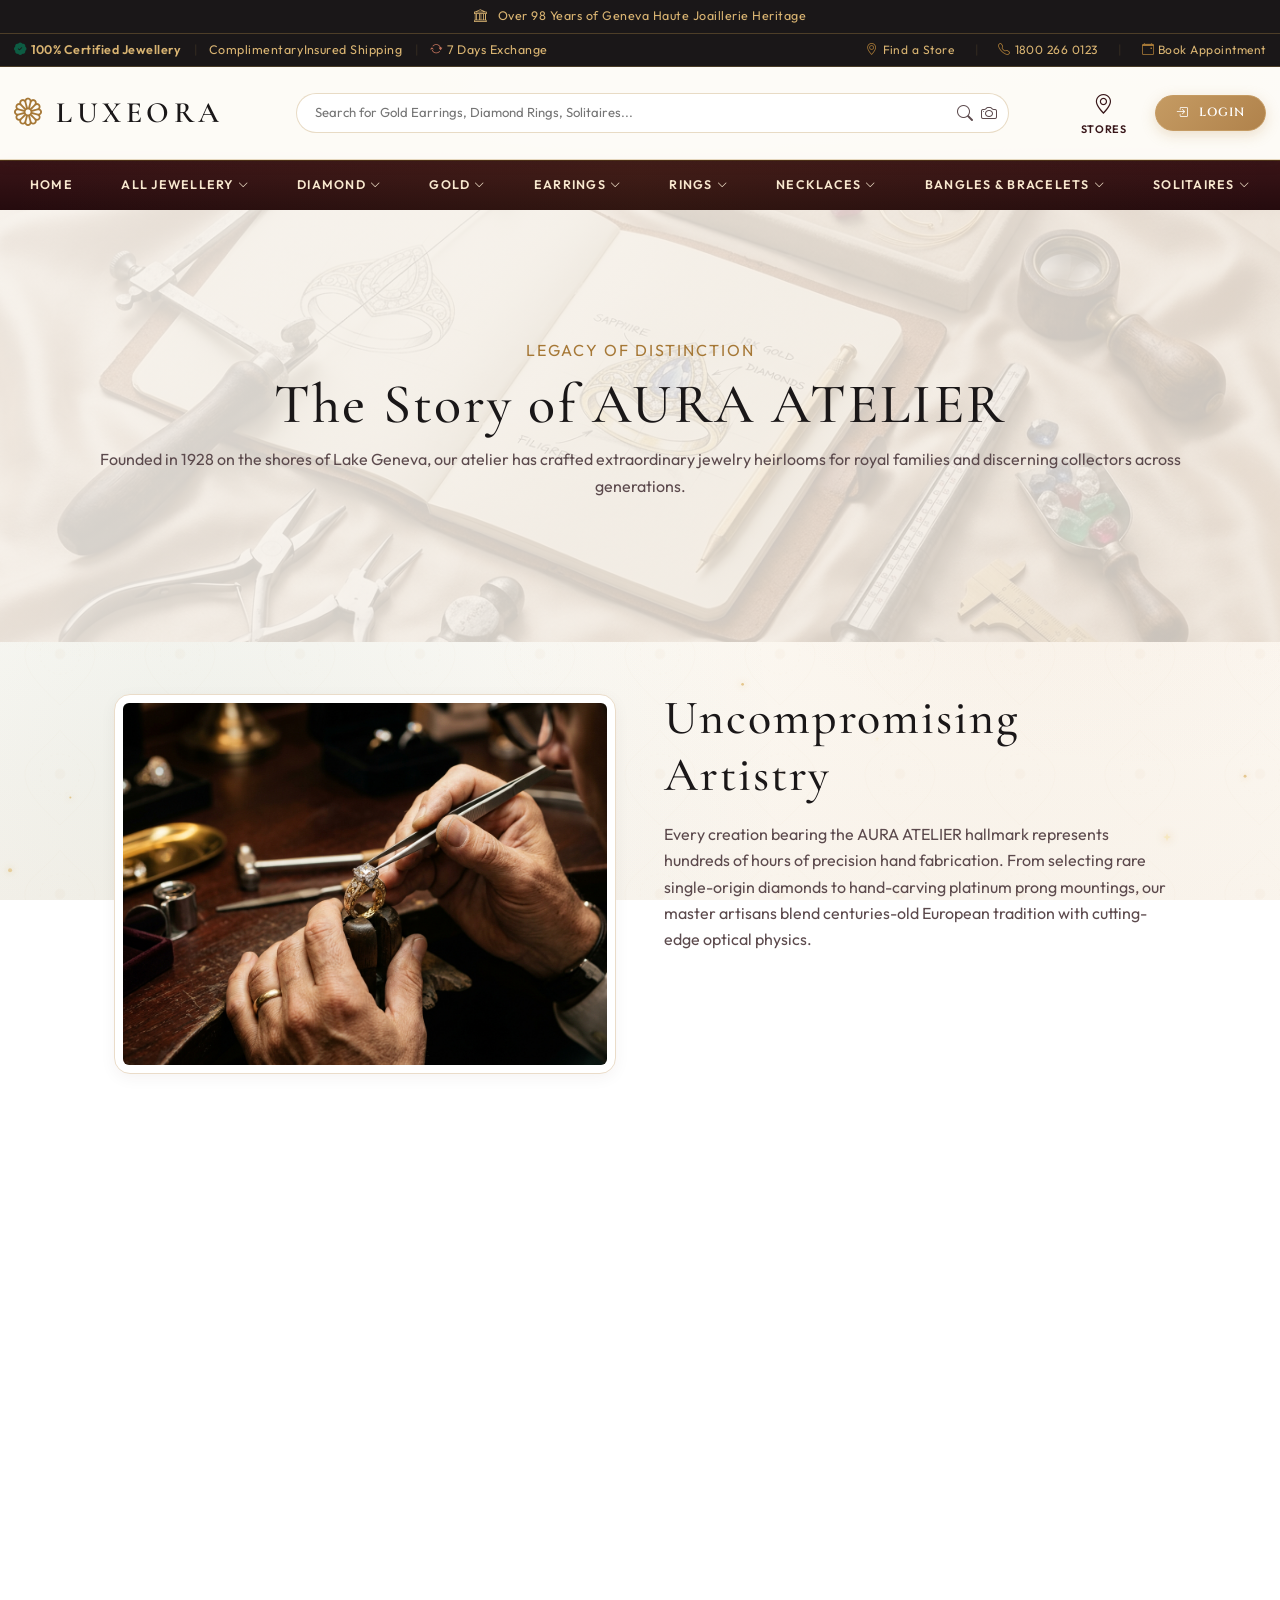
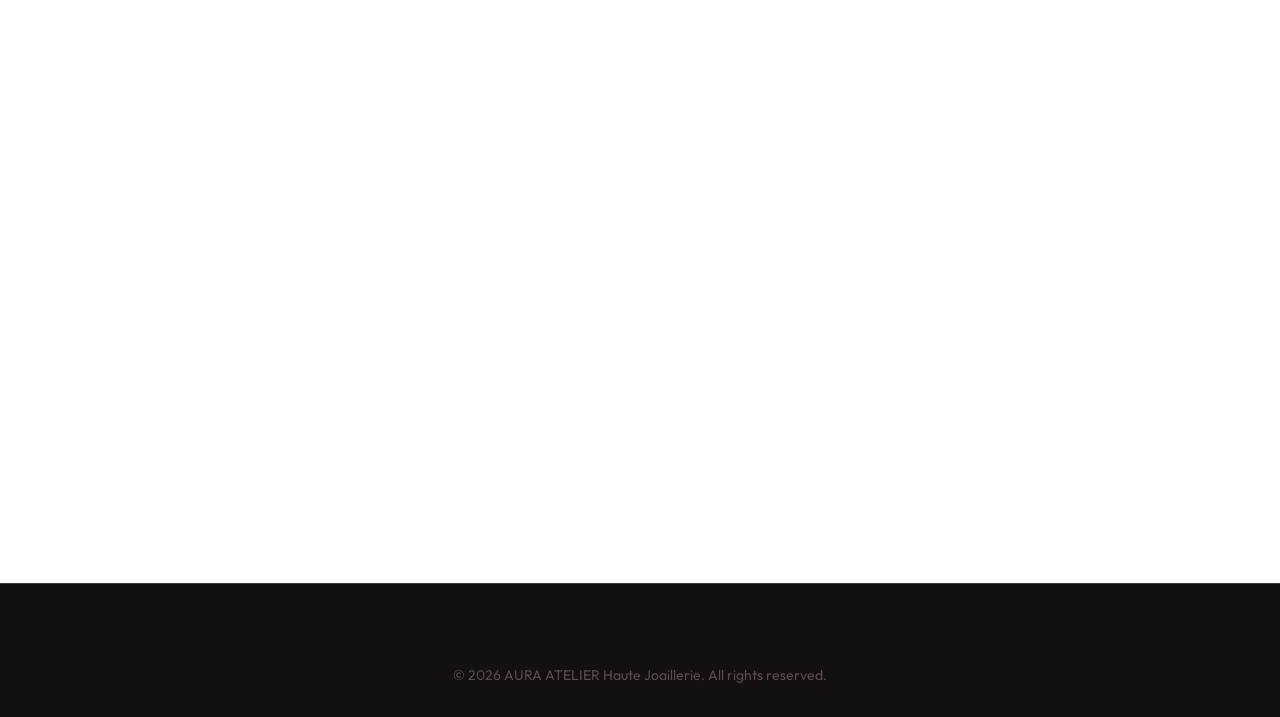
==== commit 91c72083: "changes on 31 oct 26" ====
--- a/about.html
+++ b/about.html
@@ -226,21 +226,23 @@
   </div>
 
   <!-- Top Announcement Bar (Tanishq Layer 1) -->
-  <div class="top-announcement-bar">
-    <div class="container-fluid px-3 px-lg-4 d-flex justify-content-between align-items-center flex-wrap gap-2">
-      <div class="d-flex align-items-center flex-wrap gap-2 text-nowrap">
-        <span><i class="bi bi-patch-check-fill text-emerald me-1"></i> <strong class="fw-semibold">100% Certified Jewellery</strong></span>
-        <span class="opacity-50 mx-1">|</span>
-        <span>Complimentary Insured Shipping</span>
-        <span class="opacity-50 mx-1">|</span>
-        <span><i class="bi bi-arrow-repeat text-rosegold me-1"></i> 7 Days Exchange</span>
-      </div>
-      <div class="d-flex align-items-center gap-2 gap-md-3 text-nowrap ms-auto">
-        <a href="contact.html" class="tanishq-top-link"><i class="bi bi-geo-alt me-1 text-gold"></i> Find a Store</a>
-        <span class="opacity-50">|</span>
-        <a href="contact.html" class="tanishq-top-link"><i class="bi bi-telephone me-1 text-gold"></i> 1800 266 0123</a>
-        <span class="opacity-50">|</span>
-        <a href="contact.html" class="tanishq-top-link"><i class="bi bi-calendar-event me-1 text-gold"></i> Book Appointment</a>
+  <div class="top-announcement-bar tanishq-top-bar">
+    <div class="container-fluid px-2 px-sm-3 px-lg-4">
+      <div class="top-bar-inner d-flex flex-column flex-lg-row justify-content-between align-items-center gap-1 gap-lg-2">
+        <div class="top-bar-trust d-flex align-items-center justify-content-center flex-wrap gap-2">
+          <span class="top-bar-item"><i class="bi bi-patch-check-fill text-emerald me-1"></i> <strong class="fw-semibold">100% Certified <span class="d-none d-sm-inline">Jewellery</span></strong></span>
+          <span class="top-bar-divider opacity-50">|</span>
+          <span class="top-bar-item"><span class="d-none d-sm-inline">Complimentary </span>Insured Shipping</span>
+          <span class="top-bar-divider opacity-50">|</span>
+          <span class="top-bar-item"><i class="bi bi-arrow-repeat text-rosegold me-1"></i> 7 Days Exchange</span>
+        </div>
+        <div class="top-bar-actions d-flex align-items-center justify-content-center flex-wrap gap-2 gap-md-3">
+          <a href="contact.html" class="tanishq-top-link top-bar-item"><i class="bi bi-geo-alt me-1 text-gold"></i> Find a Store</a>
+          <span class="top-bar-divider opacity-50">|</span>
+          <a href="tel:18002660123" class="tanishq-top-link top-bar-item"><i class="bi bi-telephone me-1 text-gold"></i> 1800 266 0123</a>
+          <span class="top-bar-divider opacity-50">|</span>
+          <a href="contact.html" class="tanishq-top-link top-bar-item"><i class="bi bi-calendar-event me-1 text-gold"></i> Book Appointment</a>
+        </div>
       </div>
     </div>
   </div>
@@ -248,18 +250,22 @@
   <!-- Main Header Bar -->
   <header class="tanishq-main-header">
     <div class="container-fluid px-3 px-lg-4">
-      <div class="d-flex align-items-center justify-content-between flex-nowrap gap-3 gap-lg-4 py-2.5">
-
-        <!-- Short Brand Logo -->
-        <div class="flex-shrink-0">
+      <div class="d-flex align-items-center justify-content-between flex-nowrap gap-2 gap-lg-4 py-2">
+
+        <!-- Short Brand Logo + Mobile Hamburger Button -->
+        <div class="flex-shrink-0 d-flex align-items-center">
+          <button class="btn p-0 border-0 text-gold fs-3 d-lg-none me-2 me-sm-3" type="button" data-bs-toggle="offcanvas"
+            data-bs-target="#mobileNavDrawer" aria-controls="mobileNavDrawer" title="Open Menu">
+            <i class="bi bi-list"></i>
+          </button>
           <a class="navbar-brand-logo" href="index.html">
             <i class="bi bi-flower1 text-gold fs-3"></i>
             <span>LUXEORA</span>
           </a>
         </div>
 
-        <!-- Search Bar at Center -->
-        <div class="flex-grow-1 d-flex align-items-center justify-content-center mx-3 mx-lg-5"
+        <!-- Search Bar at Center (Desktop View) -->
+        <div class="flex-grow-1 d-none d-lg-flex align-items-center justify-content-center mx-3 mx-lg-5"
           style="max-width: 720px;">
           <div class="tanishq-search-container w-100">
             <input type="text" class="tanishq-search-input"
@@ -274,18 +280,18 @@
 
         <!-- Right Utility Actions -->
         <div class="flex-shrink-0 text-end">
-          <div class="d-inline-flex align-items-center gap-3 gap-lg-4">
+          <div class="d-inline-flex align-items-center gap-2 gap-sm-3 gap-lg-4">
             <a href="contact.html" class="tanishq-action-btn" title="Stores">
               <i class="bi bi-geo-alt"></i>
-              <span>STORES</span>
+              <span class="d-none d-sm-inline">STORES</span>
             </a>
             <a href="wishlist.html" class="tanishq-action-btn header-tab-wishlist d-none" title="Wishlist">
               <i class="bi bi-heart"></i>
-              <span>WISHLIST</span>
+              <span class="d-none d-sm-inline">WISHLIST</span>
             </a>
             <a href="cart.html" class="tanishq-action-btn header-tab-cart d-none" title="Cart">
               <i class="bi bi-bag"></i>
-              <span>CART</span>
+              <span class="d-none d-sm-inline">CART</span>
               <span class="badge-cart">0</span>
             </a>
 
@@ -295,7 +301,7 @@
                 id="accountDropdown" onclick="toggleAccountDropdown(event); return false;" aria-expanded="false"
                 title="Account">
                 <i class="bi bi-person"></i>
-                <span>ACCOUNT</span>
+                <span class="d-none d-sm-inline">ACCOUNT</span>
               </a>
               <ul class="dropdown-menu dropdown-menu-end shadow-lg border-gold rounded-3 mt-2 py-2"
                 aria-labelledby="accountDropdown"
@@ -336,8 +342,74 @@
         </div>
 
       </div>
+
+      <!-- Mobile & Tablet Search Bar Row -->
+      <div class="w-100 d-block d-lg-none py-2 border-top border-gold border-opacity-10">
+        <div class="tanishq-search-container w-100">
+          <input type="text" class="tanishq-search-input"
+            placeholder="Search Gold Earrings, Diamond Rings, Solitaires...">
+          <div class="tanishq-search-actions">
+            <button class="btn p-0 border-0 text-muted" title="Search"><i class="bi bi-search fs-6"></i></button>
+            <button class="btn p-0 border-0 text-muted" title="Visual Search"><i
+                class="bi bi-camera fs-6"></i></button>
+          </div>
+        </div>
+      </div>
+
     </div>
   </header>
+
+  <!-- Mobile Navigation Offcanvas Drawer -->
+  <div class="offcanvas offcanvas-start mobile-luxury-drawer d-lg-none" tabindex="-1" id="mobileNavDrawer"
+    aria-labelledby="mobileNavDrawerLabel">
+    <div class="offcanvas-header border-bottom border-gold py-3 px-3" style="background: #FAF5EF;">
+      <div class="d-flex align-items-center gap-2" id="mobileNavDrawerLabel">
+        <i class="bi bi-flower1 text-gold fs-3"></i>
+        <span class="font-serif fw-bold text-main fs-5" style="letter-spacing: 1px;">LUXEORA</span>
+      </div>
+      <button type="button" class="btn-close text-reset" data-bs-dismiss="offcanvas" aria-label="Close"></button>
+    </div>
+    <div class="offcanvas-body p-0">
+      <!-- Quick Info Banner inside Drawer -->
+      <div class="p-3 bg-gold-subtle border-bottom border-gold border-opacity-25 text-center">
+        <div class="fw-semibold text-gold small"><i class="bi bi-patch-check-fill me-1"></i> 100% BIS Hallmarked</div>
+        <div class="text-muted extra-small mt-1">Free Insured Shipping & 7 Days Exchange</div>
+      </div>
+
+      <!-- Navigation Links -->
+      <div class="mobile-drawer-nav">
+        <a href="index.html" class="mobile-drawer-link"><i class="bi bi-house-door me-2 text-gold"></i> HOME</a>
+        <a href="collections.html?cat=all" class="mobile-drawer-link"><i class="bi bi-grid me-2 text-gold"></i> ALL JEWELLERY</a>
+        <a href="high-jewelry.html" class="mobile-drawer-link"><i class="bi bi-gem me-2 text-gold"></i> HIGH JEWELLERY</a>
+        <a href="fine-jewelry.html" class="mobile-drawer-link"><i class="bi bi-sparkles me-2 text-gold"></i> FINE JEWELLERY</a>
+        <a href="collections.html?cat=rings" class="mobile-drawer-link"><i class="bi bi-circle me-2 text-gold"></i> RINGS</a>
+        <a href="collections.html?cat=earrings" class="mobile-drawer-link"><i class="bi bi-stars me-2 text-gold"></i> EARRINGS</a>
+        <a href="collections.html?cat=necklaces" class="mobile-drawer-link"><i class="bi bi-flower2 me-2 text-gold"></i> NECKLACES</a>
+        <a href="collections.html?cat=bangles" class="mobile-drawer-link"><i class="bi bi-circle-notch me-2 text-gold"></i> BANGLES</a>
+        <a href="collections.html?cat=diamonds" class="mobile-drawer-link"><i class="bi bi-award me-2 text-gold"></i> SOLITAIRES</a>
+        <a href="custom-design.html" class="mobile-drawer-link"><i class="bi bi-palette me-2 text-gold"></i> CUSTOM DESIGN</a>
+        <a href="about.html" class="mobile-drawer-link active"><i class="bi bi-info-circle me-2 text-gold"></i> ABOUT US</a>
+        <a href="contact.html" class="mobile-drawer-link"><i class="bi bi-geo-alt me-2 text-gold"></i> FIND A STORE</a>
+      </div>
+
+      <!-- VIP Account Links inside Drawer -->
+      <div class="p-2 border-top border-gold border-opacity-25 bg-gold-subtle">
+        <div class="small fw-bold text-gold px-2 pt-1 pb-2 font-serif text-uppercase" style="letter-spacing: 1px;">My Atelier Account</div>
+        <div class="mobile-drawer-nav">
+          <a href="profile.html" class="mobile-drawer-link py-2"><i class="bi bi-person-circle me-2 text-gold"></i> My Profile</a>
+          <a href="orders.html" class="mobile-drawer-link py-2"><i class="bi bi-bag-check me-2 text-gold"></i> Orders Placed</a>
+          <a href="wishlist.html" class="mobile-drawer-link py-2"><i class="bi bi-heart me-2 text-gold"></i> Saved Wishlist</a>
+          <a href="cart.html" class="mobile-drawer-link py-2"><i class="bi bi-bag me-2 text-gold"></i> Shopping Bag</a>
+        </div>
+      </div>
+
+      <!-- Quick Contact Info -->
+      <div class="p-3 border-top text-center text-muted small" style="background: #FAF6F0;">
+        <div class="fw-semibold text-gold mb-1"><i class="bi bi-telephone me-1"></i> 1800 266 0123</div>
+        <div>100% Certified • Free Insured Shipping</div>
+      </div>
+    </div>
+  </div>
 
   <!-- Full-Width Hover Mega Menu Category Bar -->
   <nav class="tanishq-category-bar position-relative">
@@ -2077,10 +2149,9 @@
               </div>
             </div>
           </div>
-        </div>iv>
+        </div>
       </div>
 
-    </div>
     </div>
   </nav>
 
--- a/css/style.css
+++ b/css/style.css
@@ -134,10 +134,9 @@
    ========================================================================== */
 .luxeora-preloader {
   position: fixed;
-  top: 0;
-  left: 0;
-  width: 100vw;
-  height: 100vh;
+  inset: 0;
+  width: 100%;
+  height: 100%;
   z-index: 9999999;
   display: flex;
   align-items: center;
@@ -328,21 +327,21 @@
   pointer-events: none;
 }
 
-/* Flight Paths */
+/* Flight Paths - 2 Rotate Clockwise (Cyan & Emerald), 2 Rotate Anti-Clockwise (Magenta & Violet) */
 .neon-butterfly-flight.path-cyan {
-  animation: flightPathCyan 9s cubic-bezier(0.45, 0.05, 0.55, 0.95) infinite;
+  animation: flightPathCyan 8.8s linear infinite;
 }
 
 .neon-butterfly-flight.path-magenta {
-  animation: flightPathMagenta 7.8s cubic-bezier(0.45, 0.05, 0.55, 0.95) infinite;
+  animation: flightPathMagenta 8.4s linear infinite;
 }
 
 .neon-butterfly-flight.path-emerald {
-  animation: flightPathEmerald 6.8s cubic-bezier(0.45, 0.05, 0.55, 0.95) infinite;
+  animation: flightPathEmerald 7.4s linear infinite;
 }
 
 .neon-butterfly-flight.path-violet {
-  animation: flightPathViolet 5.5s ease-in-out infinite alternate;
+  animation: flightPathViolet 7.0s linear infinite;
 }
 
 /* Butterfly 3D Assembly */
@@ -799,71 +798,74 @@
   100% { opacity: 0; transform: translate(-80%, -80%) scale(0.2); }
 }
 
+/* Butterfly 1: Clockwise Flight Path (Outer Orbit, R=185px) */
 @keyframes flightPathCyan {
-  0% {
-    transform: translate(-140px, 100px) rotate(-18deg) scale(0.85);
-  }
-  24% {
-    transform: translate(-100px, -80px) rotate(22deg) scale(1);
-  }
-  48% {
-    transform: translate(60px, -120px) rotate(42deg) scale(0.95);
-  }
-  72% {
-    transform: translate(120px, 0px) rotate(-12deg) scale(0.85);
-  }
-  100% {
-    transform: translate(-140px, 100px) rotate(-18deg) scale(0.85);
-  }
-}
-
+  0% { transform: translate(185px, 0px) rotate(90deg) scale(1.00); }
+  8.33% { transform: translate(160px, 93px) rotate(120deg) scale(1.02); }
+  16.67% { transform: translate(93px, 160px) rotate(150deg) scale(1.04); }
+  25% { transform: translate(0px, 185px) rotate(180deg) scale(1.05); }
+  33.33% { transform: translate(-93px, 160px) rotate(210deg) scale(1.04); }
+  41.67% { transform: translate(-160px, 93px) rotate(240deg) scale(1.02); }
+  50% { transform: translate(-185px, 0px) rotate(270deg) scale(1.00); }
+  58.33% { transform: translate(-160px, -93px) rotate(300deg) scale(0.97); }
+  66.67% { transform: translate(-93px, -160px) rotate(330deg) scale(0.96); }
+  75% { transform: translate(0px, -185px) rotate(360deg) scale(0.95); }
+  83.33% { transform: translate(93px, -160px) rotate(390deg) scale(0.96); }
+  91.67% { transform: translate(160px, -93px) rotate(420deg) scale(0.97); }
+  100% { transform: translate(185px, 0px) rotate(450deg) scale(1.00); }
+}
+
+/* Butterfly 2: Anti-Clockwise Flight Path (Outer Orbit, R=180px) */
 @keyframes flightPathMagenta {
-  0% {
-    transform: translate(130px, 70px) rotate(28deg) scale(0.9);
-  }
-  26% {
-    transform: translate(90px, -90px) rotate(-22deg) scale(1.05);
-  }
-  52% {
-    transform: translate(-70px, -70px) rotate(-46deg) scale(0.88);
-  }
-  76% {
-    transform: translate(-110px, 75px) rotate(16deg) scale(0.95);
-  }
-  100% {
-    transform: translate(130px, 70px) rotate(28deg) scale(0.9);
-  }
-}
-
+  0% { transform: translate(0px, 180px) rotate(0deg) scale(1.00); }
+  8.33% { transform: translate(90px, 156px) rotate(-30deg) scale(1.02); }
+  16.67% { transform: translate(156px, 90px) rotate(-60deg) scale(1.04); }
+  25% { transform: translate(180px, 0px) rotate(-90deg) scale(1.05); }
+  33.33% { transform: translate(156px, -90px) rotate(-120deg) scale(1.04); }
+  41.67% { transform: translate(90px, -156px) rotate(-150deg) scale(1.02); }
+  50% { transform: translate(0px, -180px) rotate(-180deg) scale(1.00); }
+  58.33% { transform: translate(-90px, -156px) rotate(-210deg) scale(0.97); }
+  66.67% { transform: translate(-156px, -90px) rotate(-240deg) scale(0.96); }
+  75% { transform: translate(-180px, 0px) rotate(-270deg) scale(0.95); }
+  83.33% { transform: translate(-156px, 90px) rotate(-300deg) scale(0.96); }
+  91.67% { transform: translate(-90px, 156px) rotate(-330deg) scale(0.97); }
+  100% { transform: translate(0px, 180px) rotate(-360deg) scale(1.00); }
+}
+
+/* Butterfly 3: Clockwise Flight Path (Inner Orbit, R=135px) */
 @keyframes flightPathEmerald {
-  0% {
-    transform: translate(70px, 130px) rotate(-32deg) scale(0.78);
-  }
-  30% {
-    transform: translate(-40px, 50px) rotate(18deg) scale(0.92);
-  }
-  60% {
-    transform: translate(-90px, -15px) rotate(-18deg) scale(0.85);
-  }
-  85% {
-    transform: translate(30px, 80px) rotate(26deg) scale(0.88);
-  }
-  100% {
-    transform: translate(70px, 130px) rotate(-32deg) scale(0.78);
-  }
-}
-
+  0% { transform: translate(-135px, 0px) rotate(270deg) scale(1.00); }
+  8.33% { transform: translate(-117px, -68px) rotate(300deg) scale(1.02); }
+  16.67% { transform: translate(-68px, -117px) rotate(330deg) scale(1.04); }
+  25% { transform: translate(0px, -135px) rotate(360deg) scale(1.05); }
+  33.33% { transform: translate(68px, -117px) rotate(390deg) scale(1.04); }
+  41.67% { transform: translate(117px, -68px) rotate(420deg) scale(1.02); }
+  50% { transform: translate(135px, 0px) rotate(450deg) scale(1.00); }
+  58.33% { transform: translate(117px, 68px) rotate(480deg) scale(0.97); }
+  66.67% { transform: translate(68px, 117px) rotate(510deg) scale(0.96); }
+  75% { transform: translate(0px, 135px) rotate(540deg) scale(0.95); }
+  83.33% { transform: translate(-68px, 117px) rotate(570deg) scale(0.96); }
+  91.67% { transform: translate(-117px, 68px) rotate(600deg) scale(0.97); }
+  100% { transform: translate(-135px, 0px) rotate(630deg) scale(1.00); }
+}
+
+/* Butterfly 4: Anti-Clockwise Flight Path (Inner Orbit, R=130px) */
 @keyframes flightPathViolet {
-  0% {
-    transform: translate(-50px, -130px) rotate(8deg) scale(0.7);
-  }
-  50% {
-    transform: translate(70px, -110px) rotate(-16deg) scale(0.8);
-  }
-  100% {
-    transform: translate(-50px, -130px) rotate(8deg) scale(0.7);
-  }
-}
+  0% { transform: translate(0px, -130px) rotate(180deg) scale(1.00); }
+  8.33% { transform: translate(-65px, -113px) rotate(150deg) scale(1.02); }
+  16.67% { transform: translate(-113px, -65px) rotate(120deg) scale(1.04); }
+  25% { transform: translate(-130px, 0px) rotate(90deg) scale(1.05); }
+  33.33% { transform: translate(-113px, 65px) rotate(60deg) scale(1.04); }
+  41.67% { transform: translate(-65px, 113px) rotate(30deg) scale(1.02); }
+  50% { transform: translate(0px, 130px) rotate(0deg) scale(1.00); }
+  58.33% { transform: translate(65px, 113px) rotate(-30deg) scale(0.97); }
+  66.67% { transform: translate(113px, 65px) rotate(-60deg) scale(0.96); }
+  75% { transform: translate(130px, 0px) rotate(-90deg) scale(0.95); }
+  83.33% { transform: translate(113px, -65px) rotate(-120deg) scale(0.96); }
+  91.67% { transform: translate(65px, -113px) rotate(-150deg) scale(0.97); }
+  100% { transform: translate(0px, -130px) rotate(-180deg) scale(1.00); }
+}
+
 
 @keyframes floatNeonSparkle {
   0% { transform: translateY(0) scale(0.7); opacity: 0.3; }
@@ -966,20 +968,18 @@
 /* Canvas Particle Backdrop & Ambient Lights */
 #particle-canvas {
   position: fixed;
-  top: 0;
-  left: 0;
-  width: 100vw;
-  height: 100vh;
+  inset: 0;
+  width: 100%;
+  height: 100%;
   pointer-events: none;
   z-index: 0;
 }
 
 .page-ambient-lights {
   position: fixed;
-  top: 0;
-  left: 0;
-  width: 100vw;
-  height: 100vh;
+  inset: 0;
+  width: 100%;
+  height: 100%;
   pointer-events: none;
   z-index: 0;
   overflow: hidden;
@@ -1211,26 +1211,175 @@
   opacity: 0.8;
 }
 
-/* Top Announcement Bar (Tanishq Style) */
+/* Top Announcement Bar (Tanishq Style Architecture) */
 .top-announcement-bar {
   background-color: var(--burgundy-primary);
   border-bottom: 1px solid var(--gold-border);
   font-size: 0.78rem;
-  letter-spacing: 0.06em;
+  letter-spacing: 0.04em;
   padding: 6px 0;
   color: var(--gold-light);
   z-index: 1040;
+  position: relative;
+  width: 100%;
+}
+
+.tanishq-top-bar .top-bar-inner {
+  width: 100%;
+}
+
+.top-bar-trust,
+.top-bar-actions {
+  display: flex;
+  align-items: center;
+}
+
+.top-bar-item {
+  display: inline-flex;
+  align-items: center;
+  white-space: nowrap;
+}
+
+.top-bar-divider {
+  color: var(--gold-border, #C59B63);
+  opacity: 0.45;
+  user-select: none;
+  margin: 0 4px;
 }
 
 .tanishq-top-link {
   color: var(--gold-light);
   text-decoration: none;
   font-size: 0.75rem;
-  transition: color 0.2s ease;
+  transition: all 0.2s ease;
+  display: inline-flex;
+  align-items: center;
 }
 
 .tanishq-top-link:hover {
   color: #FFFFFF;
+  text-shadow: 0 0 8px rgba(212, 175, 55, 0.4);
+}
+
+/* Intermediate Tablet Breakpoint (< 992px) */
+@media (max-width: 991.98px) {
+  .top-announcement-bar {
+    padding: 5px 0;
+  }
+
+  .top-announcement-bar .container-fluid {
+    padding-left: 12px !important;
+    padding-right: 12px !important;
+  }
+
+  /* Support both new structure (.top-bar-inner) and legacy markup */
+  .top-announcement-bar .top-bar-inner,
+  .top-announcement-bar > .container-fluid.d-flex,
+  .top-announcement-bar > .container-fluid > .d-flex {
+    flex-direction: column !important;
+    justify-content: center !important;
+    align-items: center !important;
+    gap: 4px !important;
+    text-align: center !important;
+  }
+
+  /* Prevent ms-auto from pushing right items away on stacked lines */
+  .top-announcement-bar .ms-auto,
+  .top-announcement-bar .top-bar-actions {
+    margin-left: 0 !important;
+    justify-content: center !important;
+  }
+
+  .top-announcement-bar .top-bar-trust,
+  .top-announcement-bar .top-bar-actions,
+  .top-announcement-bar .d-flex.align-items-center {
+    justify-content: center !important;
+    text-align: center !important;
+    width: 100% !important;
+  }
+}
+
+/* Mobile & Tablet Below 768px (< 768px Responsive Standard) */
+@media (max-width: 767.98px) {
+  .top-announcement-bar {
+    font-size: clamp(0.68rem, 2.2vw, 0.74rem) !important;
+    padding: 4px 0 !important;
+    letter-spacing: 0.02em !important;
+    line-height: 1.35 !important;
+  }
+
+  .tanishq-top-link {
+    font-size: clamp(0.68rem, 2.2vw, 0.74rem) !important;
+    padding: 2px 4px !important;
+  }
+
+  /* Allow flex wrapping on smaller viewports to prevent horizontal overflow */
+  .top-announcement-bar .text-nowrap {
+    white-space: normal !important;
+    flex-wrap: wrap !important;
+  }
+
+  .top-announcement-bar .top-bar-inner,
+  .top-announcement-bar > .container-fluid {
+    display: flex !important;
+    flex-direction: column !important;
+    align-items: center !important;
+    justify-content: center !important;
+    gap: 3px !important;
+    padding-left: 8px !important;
+    padding-right: 8px !important;
+  }
+
+  .top-announcement-bar .top-bar-trust,
+  .top-announcement-bar .top-bar-actions {
+    display: flex !important;
+    align-items: center !important;
+    justify-content: center !important;
+    flex-wrap: wrap !important;
+    gap: 2px 6px !important;
+    width: 100% !important;
+    text-align: center !important;
+  }
+
+  /* Subtle prestige gold hairline dividing the 2 rows cleanly */
+  .top-announcement-bar .top-bar-actions,
+  .top-announcement-bar .container-fluid > div:nth-child(2) {
+    border-top: 1px solid rgba(212, 175, 55, 0.18) !important;
+    padding-top: 3px !important;
+    margin-top: 1px !important;
+    margin-left: 0 !important;
+    width: 100% !important;
+  }
+
+  .top-announcement-bar .top-bar-divider {
+    margin: 0 3px !important;
+    font-size: 0.75em !important;
+    opacity: 0.4 !important;
+  }
+}
+
+/* Compact Mobile Screens (< 400px down to 320px) */
+@media (max-width: 399.98px) {
+  .top-announcement-bar {
+    font-size: 0.65rem !important;
+    letter-spacing: 0.01em !important;
+    padding: 3px 0 !important;
+  }
+
+  .tanishq-top-link {
+    font-size: 0.65rem !important;
+    padding: 1px 2px !important;
+  }
+
+  .top-announcement-bar .top-bar-trust,
+  .top-announcement-bar .top-bar-actions {
+    gap: 2px 4px !important;
+  }
+
+  .top-announcement-bar .top-bar-divider {
+    margin: 0 1px !important;
+    font-size: 0.7em !important;
+  }
 }
 
 /* Header & Navigation Bar (Tanishq Style Architecture) */
@@ -1262,8 +1411,8 @@
 /* Search Bar & Header Layout */
 .tanishq-search-container {
   position: relative;
-  max-width: 480px;
   width: 100%;
+  max-width: 100%;
 }
 
 .tanishq-search-input {
@@ -1292,6 +1441,22 @@
   align-items: center;
   gap: 8px;
   color: var(--text-main);
+}
+
+.tanishq-search-actions button {
+  background: transparent;
+  color: #7A6658;
+  display: inline-flex;
+  align-items: center;
+  justify-content: center;
+  padding: 4px;
+  border-radius: 50%;
+  transition: all 0.2s ease;
+}
+
+.tanishq-search-actions button:hover {
+  color: var(--gold-primary, #C59B63);
+  background: rgba(197, 155, 99, 0.12);
 }
 
 /* Header Search Live Autocomplete Dropdown */
@@ -3047,41 +3212,47 @@
 /* Shopping Bag Drawer */
 .cart-drawer-backdrop {
   position: fixed;
-  top: 0;
-  left: 0;
-  width: 100vw;
-  height: 100vh;
+  inset: 0;
+  width: 100%;
+  height: 100%;
   background: rgba(0, 0, 0, 0.65);
   backdrop-filter: blur(6px);
   z-index: 1060;
   opacity: 0;
+  visibility: hidden;
   pointer-events: none;
-  transition: all 0.3s ease;
+  transition: opacity 0.3s ease, visibility 0.3s ease;
 }
 
 .cart-drawer-backdrop.show {
   opacity: 1;
+  visibility: visible;
   pointer-events: auto;
 }
 
 .cart-drawer {
   position: fixed;
   top: 0;
-  right: -450px;
+  right: 0;
   width: 100%;
-  max-width: 450px;
+  max-width: 420px;
   height: 100vh;
   background: var(--modal-bg);
   border-left: 1px solid var(--gold-border);
   box-shadow: -10px 0 40px rgba(0, 0, 0, 0.5);
   z-index: 1070;
-  transition: all 0.4s cubic-bezier(0.16, 1, 0.3, 1);
+  transform: translateX(100%);
+  visibility: hidden;
+  pointer-events: none;
+  transition: transform 0.4s cubic-bezier(0.16, 1, 0.3, 1), visibility 0.4s ease;
   display: flex;
   flex-direction: column;
 }
 
 .cart-drawer.show {
-  right: 0;
+  transform: translateX(0);
+  visibility: visible;
+  pointer-events: auto;
 }
 
 .cart-drawer-header {
@@ -3194,9 +3365,6 @@
     margin-bottom: 1rem;
   }
 
-  .cart-drawer {
-    max-width: 100vw;
-  }
 }
 
 /* User Profile Page Styling */
@@ -4623,12 +4791,6 @@
 
 /* 4. Responsive Breakpoint Rules (<576px - Mobile Phones) */
 @media (max-width: 575.98px) {
-  .top-announcement-bar {
-    font-size: 0.72rem;
-    text-align: center;
-    padding: 6px 10px;
-  }
-
   .navbar-brand-logo {
     font-size: 1.45rem;
   }
@@ -4724,7 +4886,77 @@
   }
 }
 
-/* Strict Full Screen Width Enforcement & Negative Margin Fix for All Devices */
+/* ==========================================================================
+   COMPREHENSIVE FULLY RESPONSIVE ENGINE (MOBILE 320PX TO 4K DESKTOP)
+   ========================================================================== */
+
+/* 1. Global Viewport & Horizontal Overflow Prevention */
+html, body {
+  overflow-x: hidden !important;
+  width: 100% !important;
+  max-width: 100% !important;
+  position: relative;
+  -webkit-text-size-adjust: 100%;
+}
+
+/* 2. Container Hierarchy with Centering Guarantee */
+.container {
+  width: 100% !important;
+  padding-left: 14px !important;
+  padding-right: 14px !important;
+  margin-left: auto !important;
+  margin-right: auto !important;
+  box-sizing: border-box !important;
+}
+
+.container-fluid {
+  width: 100% !important;
+  padding-left: 14px !important;
+  padding-right: 14px !important;
+  box-sizing: border-box !important;
+}
+
+@media (min-width: 576px) {
+  .container {
+    max-width: 540px !important;
+  }
+}
+
+@media (min-width: 768px) {
+  .container {
+    max-width: 720px !important;
+    padding-left: 18px !important;
+    padding-right: 18px !important;
+  }
+}
+
+@media (min-width: 992px) {
+  .container {
+    max-width: 960px !important;
+    padding-left: 20px !important;
+    padding-right: 20px !important;
+  }
+}
+
+@media (min-width: 1200px) {
+  .container {
+    max-width: 1140px !important;
+  }
+}
+
+@media (min-width: 1400px) {
+  .container {
+    max-width: 1320px !important;
+  }
+}
+
+/* 3. Negative Margin & Row Protection */
+.row {
+  margin-left: 0 !important;
+  margin-right: 0 !important;
+}
+
+/* 4. Section Full Width Enforcements */
 .top-announcement-bar,
 .tanishq-main-header,
 .tanishq-category-bar,
@@ -4742,26 +4974,240 @@
   box-sizing: border-box !important;
 }
 
-.row {
-  margin-left: 0 !important;
-  margin-right: 0 !important;
-}
-
-.container-fluid,
-.container {
-  padding-left: 12px !important;
-  padding-right: 12px !important;
-  width: 100% !important;
-  max-width: 100% !important;
-}
-
-@media (min-width: 992px) {
-  .container {
-    max-width: 1320px !important;
-  }
-}
-
-/* Strict Hero Text Positioning & Padding Override to prevent container global rule interference */
+/* 5. Mobile Luxury Offcanvas Navigation Drawer */
+.mobile-luxury-drawer {
+  max-width: 320px !important;
+  width: 85vw !important;
+  background-color: #FFFDF9 !important;
+  border-right: 1px solid #D4AF37 !important;
+  box-shadow: 4px 0 25px rgba(35, 12, 16, 0.2) !important;
+  z-index: 1065 !important;
+}
+
+.mobile-luxury-drawer .offcanvas-header {
+  background: #FAF5EF !important;
+  border-bottom: 1px solid rgba(212, 175, 55, 0.4) !important;
+}
+
+.mobile-drawer-nav {
+  display: flex;
+  flex-direction: column;
+}
+
+.mobile-drawer-link {
+  display: flex;
+  align-items: center;
+  padding: 12px 20px;
+  font-family: 'Outfit', sans-serif;
+  font-size: 0.85rem;
+  font-weight: 500;
+  letter-spacing: 0.05em;
+  color: #2D2424;
+  text-decoration: none;
+  border-bottom: 1px solid rgba(234, 208, 176, 0.35);
+  transition: all 0.2s ease;
+  min-height: 44px;
+}
+
+.mobile-drawer-link:hover,
+.mobile-drawer-link.active {
+  background: #FDF7EF;
+  color: #C59B63;
+  padding-left: 24px;
+  font-weight: 600;
+}
+
+/* 6. Tablet & Mobile Viewport Rules (<992px) */
+@media (max-width: 991.98px) {
+  /* Hide Desktop Mega-menu dropdown to prevent layout blowouts and swipe collisions */
+  .png-full-mega-container,
+  .png-nav-item-full:hover .png-full-mega-container,
+  .png-full-mega-container.mega-open {
+    display: none !important;
+    visibility: hidden !important;
+    pointer-events: none !important;
+    opacity: 0 !important;
+  }
+
+  /* Right Catalog Column: eliminate trapped scroll */
+  .catalog-right-scrollable {
+    max-height: none !important;
+    overflow-y: visible !important;
+    min-height: auto !important;
+    padding-right: 0 !important;
+  }
+
+  /* Product Card Actions: Always visible on touch devices */
+  .card-quick-actions {
+    position: relative !important;
+    transform: translateY(0) !important;
+    opacity: 1 !important;
+    background: transparent !important;
+    backdrop-filter: none !important;
+    -webkit-backdrop-filter: none !important;
+    padding: 10px 0 0 0 !important;
+    z-index: 1 !important;
+  }
+
+  .card-quick-actions .btn-quick-action {
+    height: 38px !important;
+    font-size: 0.72rem !important;
+  }
+
+  /* Hero Sidebar: completely hide on tablet/mobile so slider gets 100% width */
+  .royal-arch-overlay-svg,
+  .royal-hero-sidebar {
+    display: none !important;
+  }
+
+  .exact-hero-content {
+    margin-left: 0 !important;
+    width: 100% !important;
+    max-width: 100% !important;
+  }
+
+  /* Mobile & Tablet Search Bar: Full Width at 768px & Touch Viewports */
+  .tanishq-main-header .tanishq-search-container,
+  .tanishq-search-container {
+    width: 100% !important;
+    max-width: 100% !important;
+  }
+
+  .tanishq-search-input {
+    width: 100% !important;
+    min-height: 42px;
+    font-size: 0.86rem;
+  }
+}
+
+/* Touch device support for hover */
+@media (hover: none) and (pointer: coarse) {
+  .card-quick-actions {
+    position: relative !important;
+    transform: translateY(0) !important;
+    opacity: 1 !important;
+    background: transparent !important;
+    backdrop-filter: none !important;
+    -webkit-backdrop-filter: none !important;
+    padding: 10px 0 0 0 !important;
+  }
+}
+
+/* 7. Mobile Phone Viewport Rules (<576px) */
+@media (max-width: 575.98px) {
+  /* Fluid responsive typography */
+  .display-1 { font-size: clamp(2.2rem, 7vw, 3.2rem) !important; }
+  .display-2 { font-size: clamp(1.9rem, 6.2vw, 2.7rem) !important; }
+  .display-3 { font-size: clamp(1.7rem, 5.5vw, 2.3rem) !important; }
+  .display-4 { font-size: clamp(1.5rem, 5vw, 2.0rem) !important; }
+  .display-5 { font-size: clamp(1.35rem, 4.2vw, 1.7rem) !important; }
+  .display-6 { font-size: clamp(1.2rem, 3.8vw, 1.45rem) !important; }
+
+  /* Fluid hero h1 */
+  .exact-hero-content h1 {
+    font-size: clamp(1.6rem, 5.5vw, 2.2rem) !important;
+    line-height: 1.25 !important;
+  }
+
+  /* Cart items & drawer on mobile */
+  .cart-item-thumb,
+  .cart-item-img {
+    width: 75px !important;
+    height: 75px !important;
+    min-width: 75px !important;
+  }
+
+  .cart-drawer {
+    max-width: 100% !important;
+  }
+
+  /* Interactive ring canvas on mobile */
+  #ringPreviewCanvas {
+    height: 320px !important;
+  }
+
+  /* Touch accessibility */
+  .btn,
+  .tanishq-action-btn,
+  .form-select,
+  .form-control {
+    min-height: 42px;
+  }
+
+  /* Category halo icons */
+  .category-img-halo {
+    width: 85px !important;
+    height: 85px !important;
+  }
+
+  /* Interactive customizer studio */
+  .customizer-preview-container {
+    min-height: 290px !important;
+  }
+
+  /* Bootstrap Modal responsive spacing */
+  .modal-dialog {
+    margin: 0.5rem !important;
+    max-width: calc(100% - 1rem) !important;
+  }
+
+  .modal-content {
+    padding: 0.75rem !important;
+  }
+
+  /* Search dropdown mobile keyboard clearance */
+  .tanishq-search-results-dropdown {
+    max-height: 320px !important;
+  }
+
+  /* Gutter adjustment for mobile forms & showcases */
+  .row.g-5 {
+    --bs-gutter-y: 1.5rem !important;
+  }
+
+  /* Profile page tabs mobile wrapping */
+  .profile-nav-pills {
+    flex-wrap: wrap !important;
+    gap: 6px !important;
+  }
+
+  .profile-nav-pills .nav-link {
+    padding: 8px 14px !important;
+    font-size: 0.8rem !important;
+  }
+}
+
+/* 8. Extra-Small Phone Viewport Rules (<380px) */
+@media (max-width: 379.98px) {
+  .navbar-brand-logo span {
+    font-size: 1.15rem !important;
+    letter-spacing: 0.05em !important;
+  }
+
+  .header-login-btn span {
+    display: none !important;
+  }
+
+  .header-login-btn {
+    padding: 5px 8px !important;
+  }
+
+  .category-img-halo {
+    width: 72px !important;
+    height: 72px !important;
+  }
+
+  .trust-card-item {
+    padding: 12px 10px !important;
+  }
+
+  .trust-card-icon-badge {
+    width: 40px !important;
+    height: 40px !important;
+  }
+}
+
+/* 9. Desktop Hero Padding Alignment */
 @media (min-width: 992px) {
   .container.exact-hero-content,
   .exact-hero-content {
